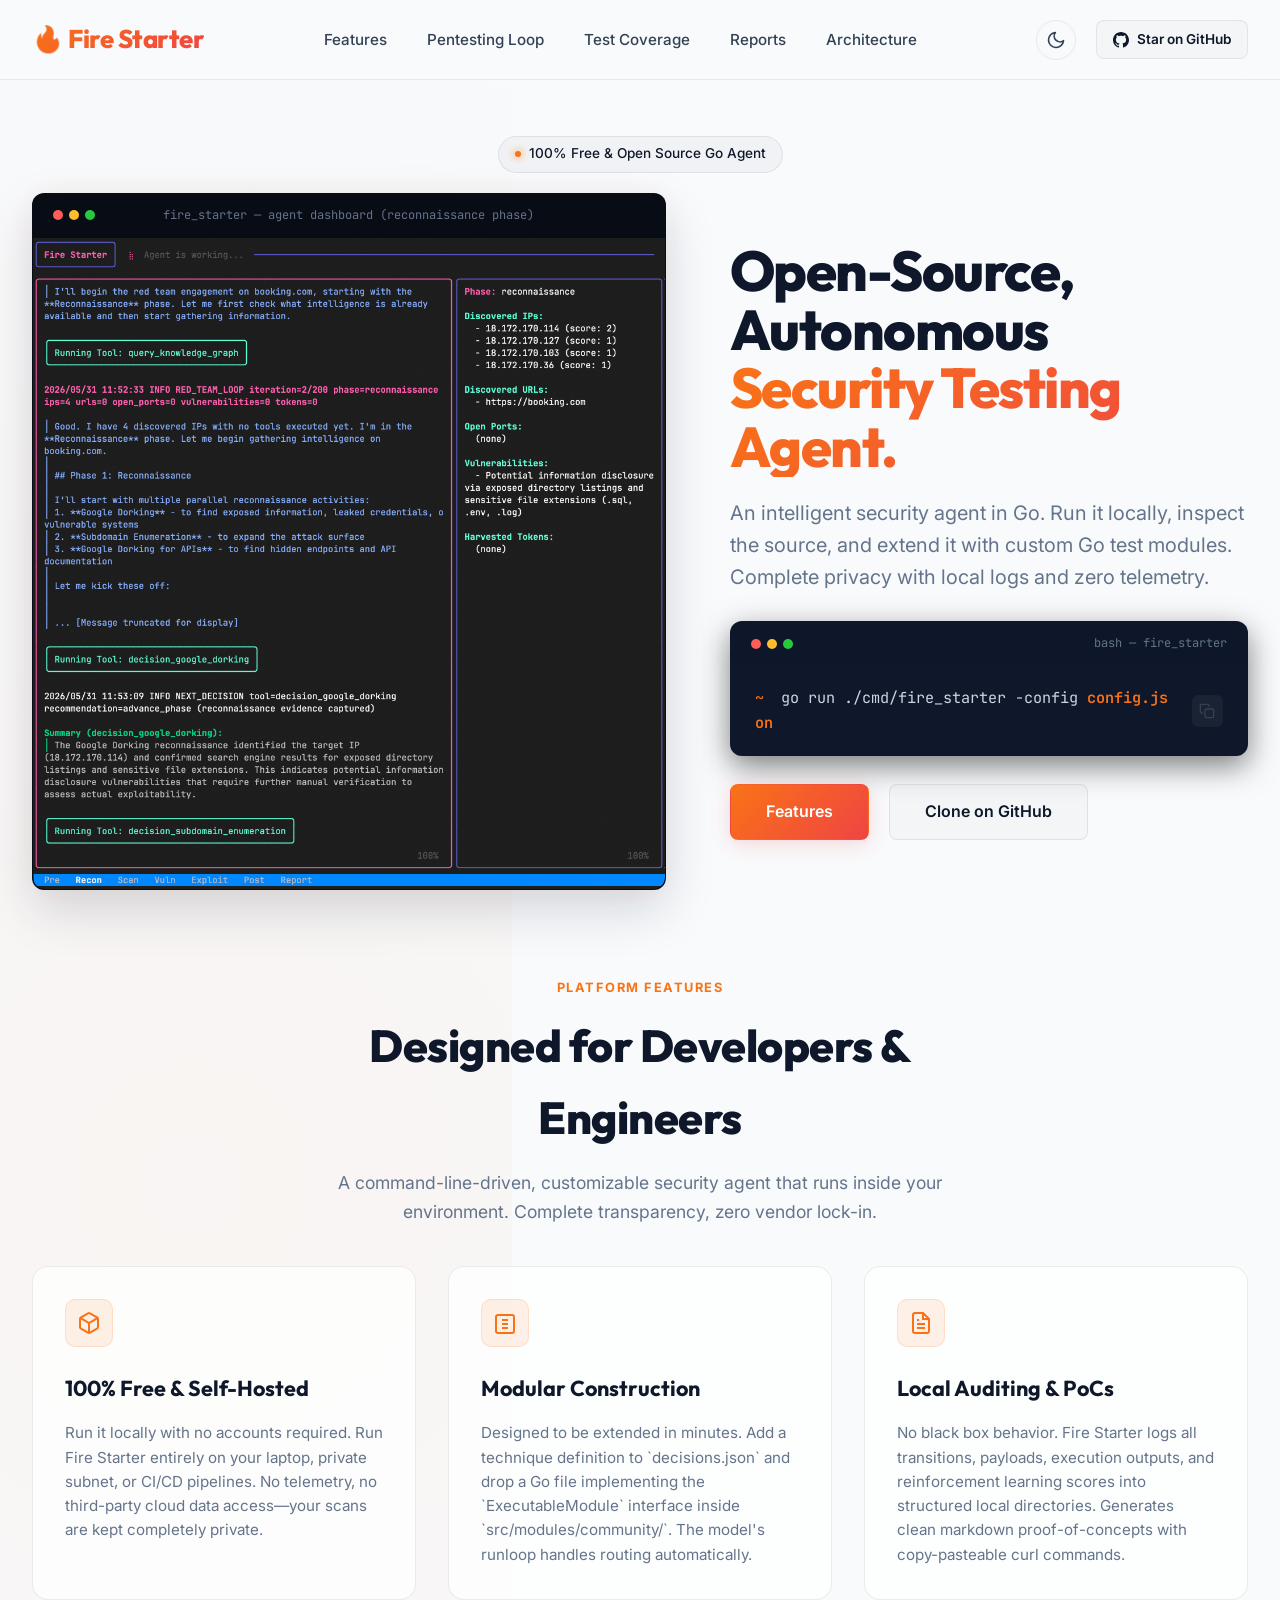
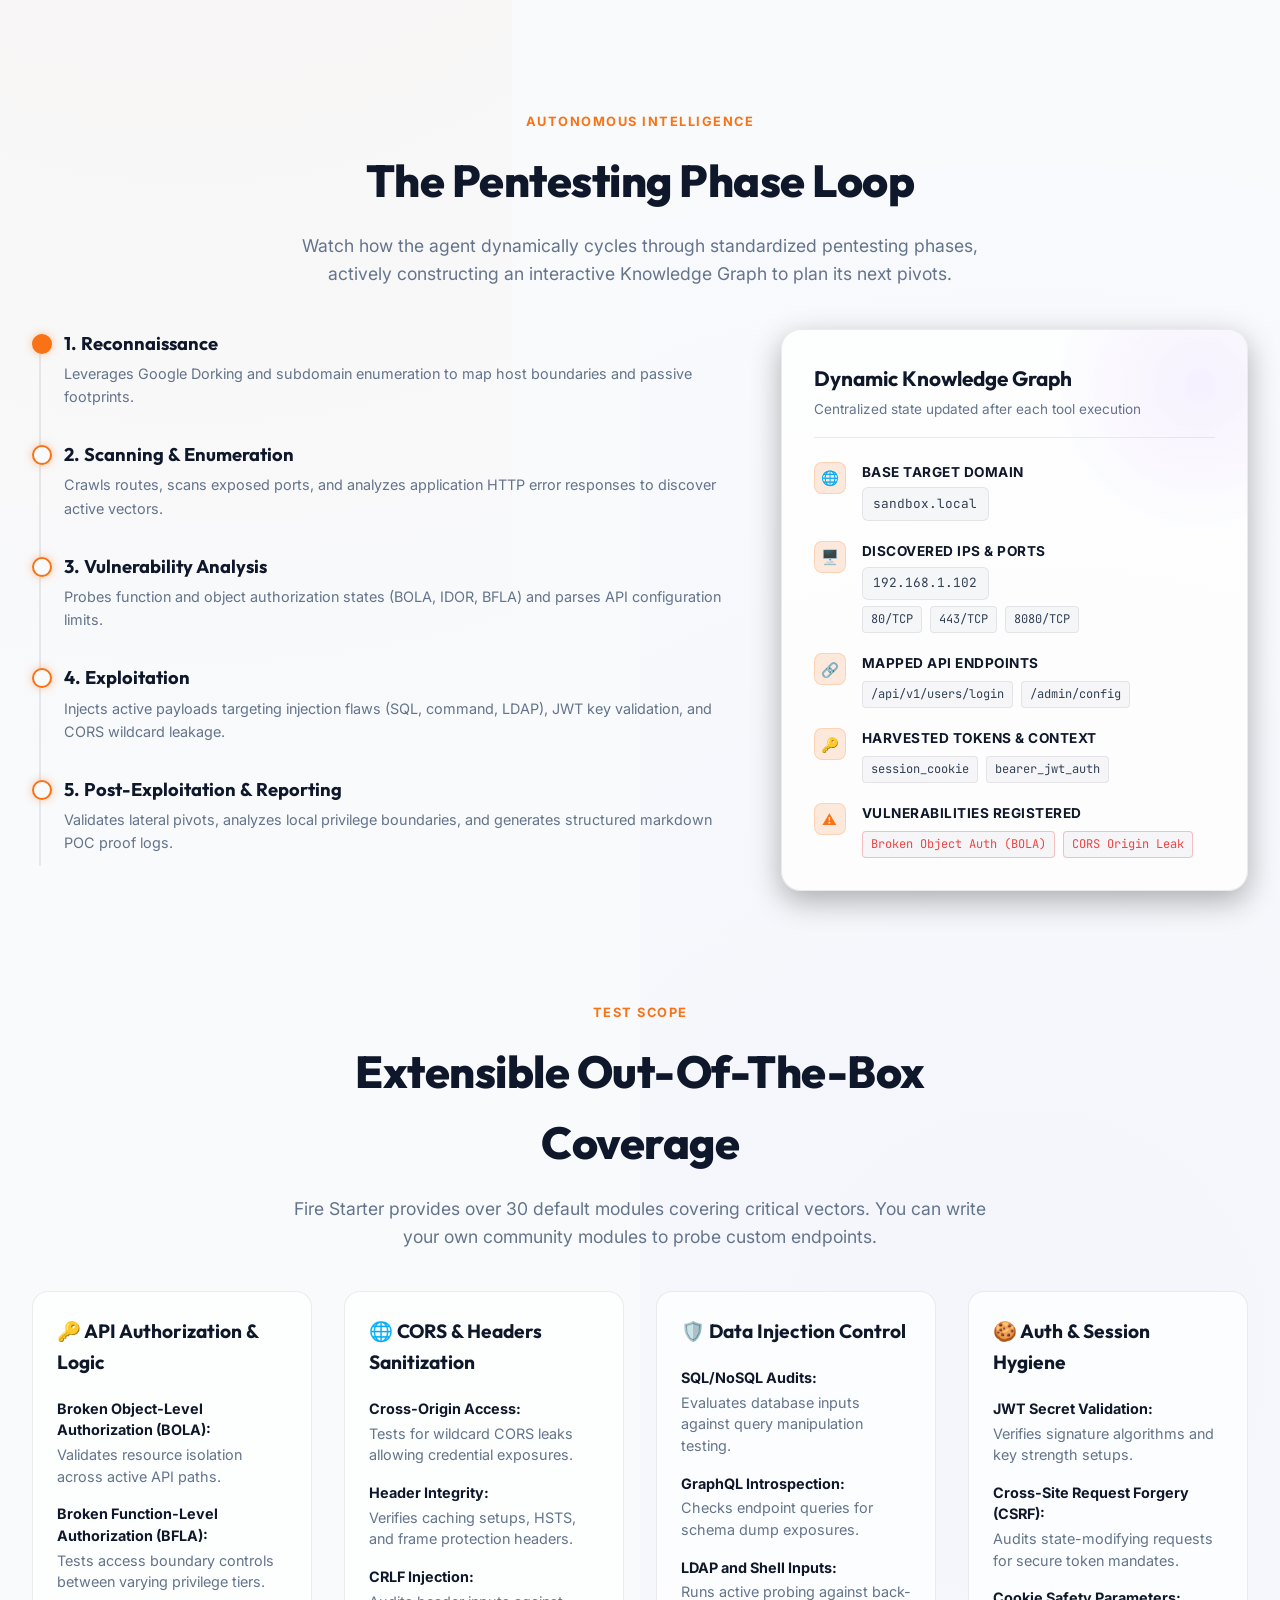
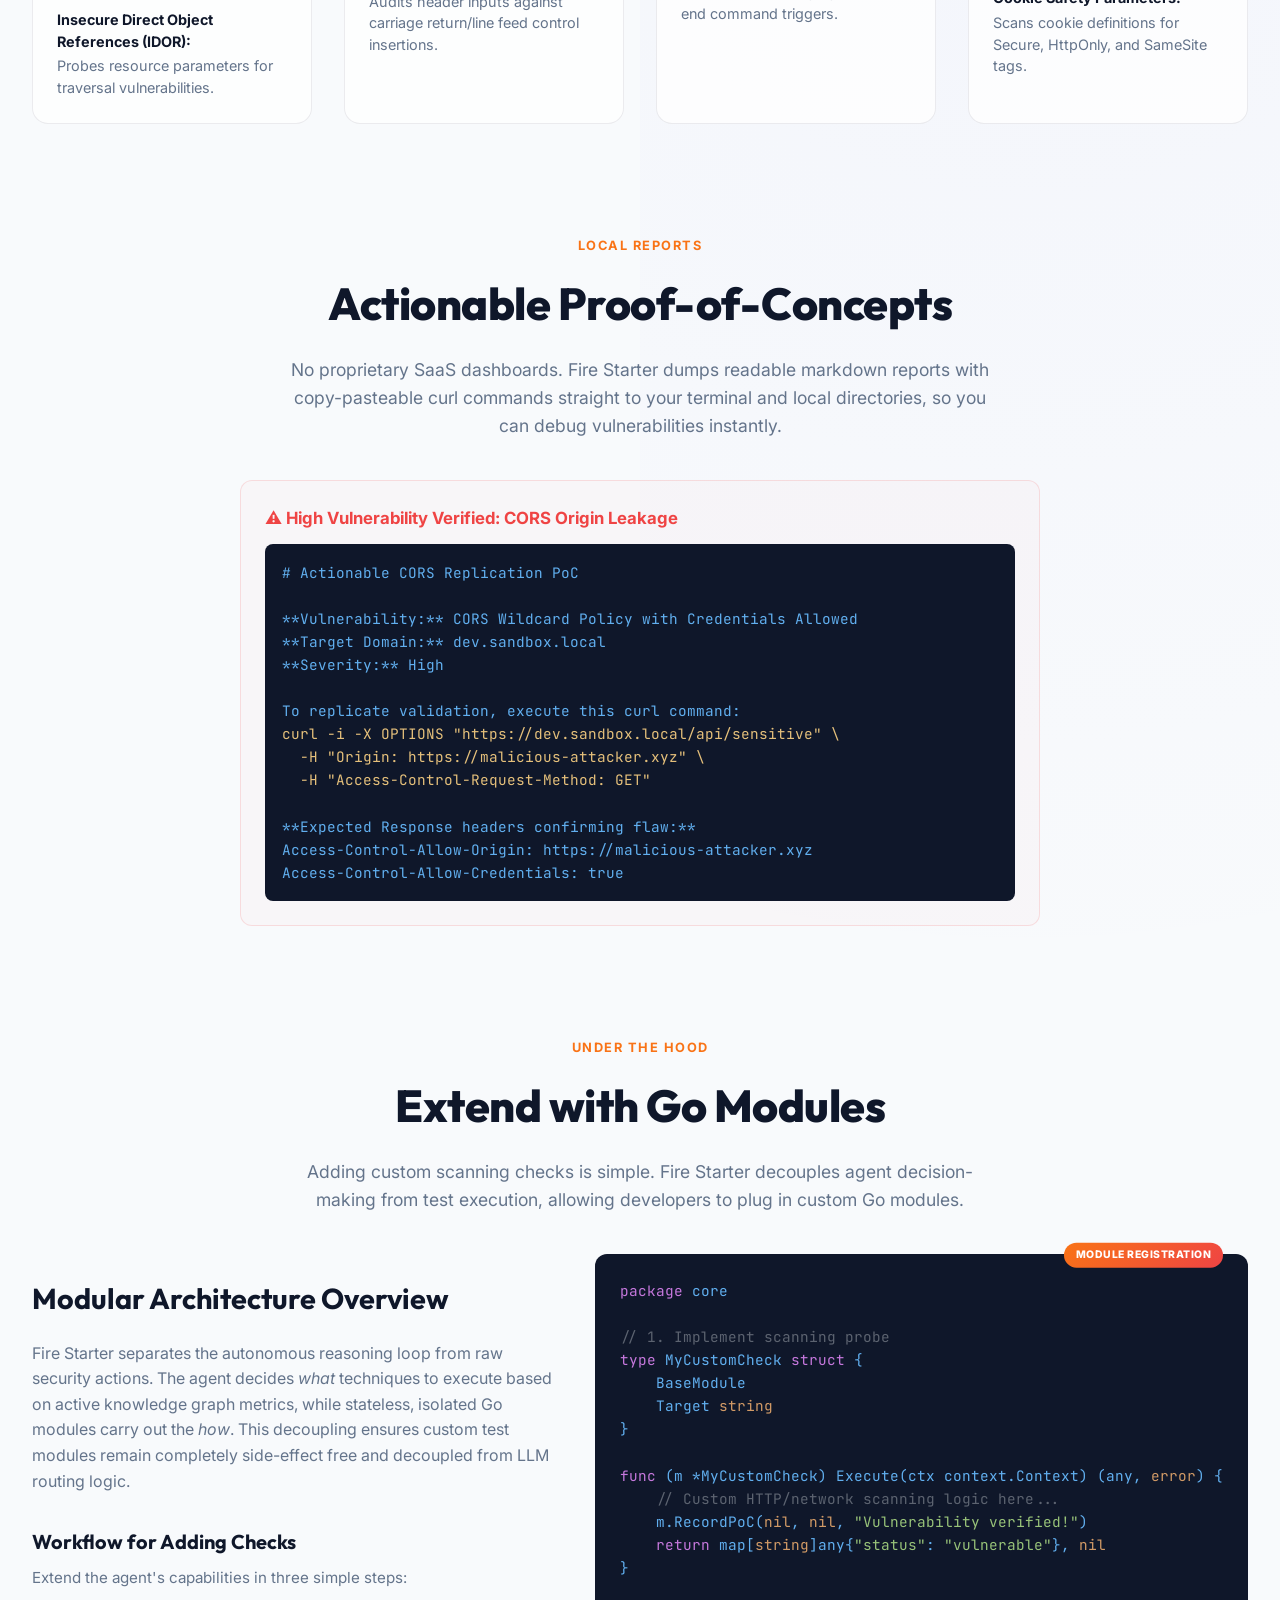
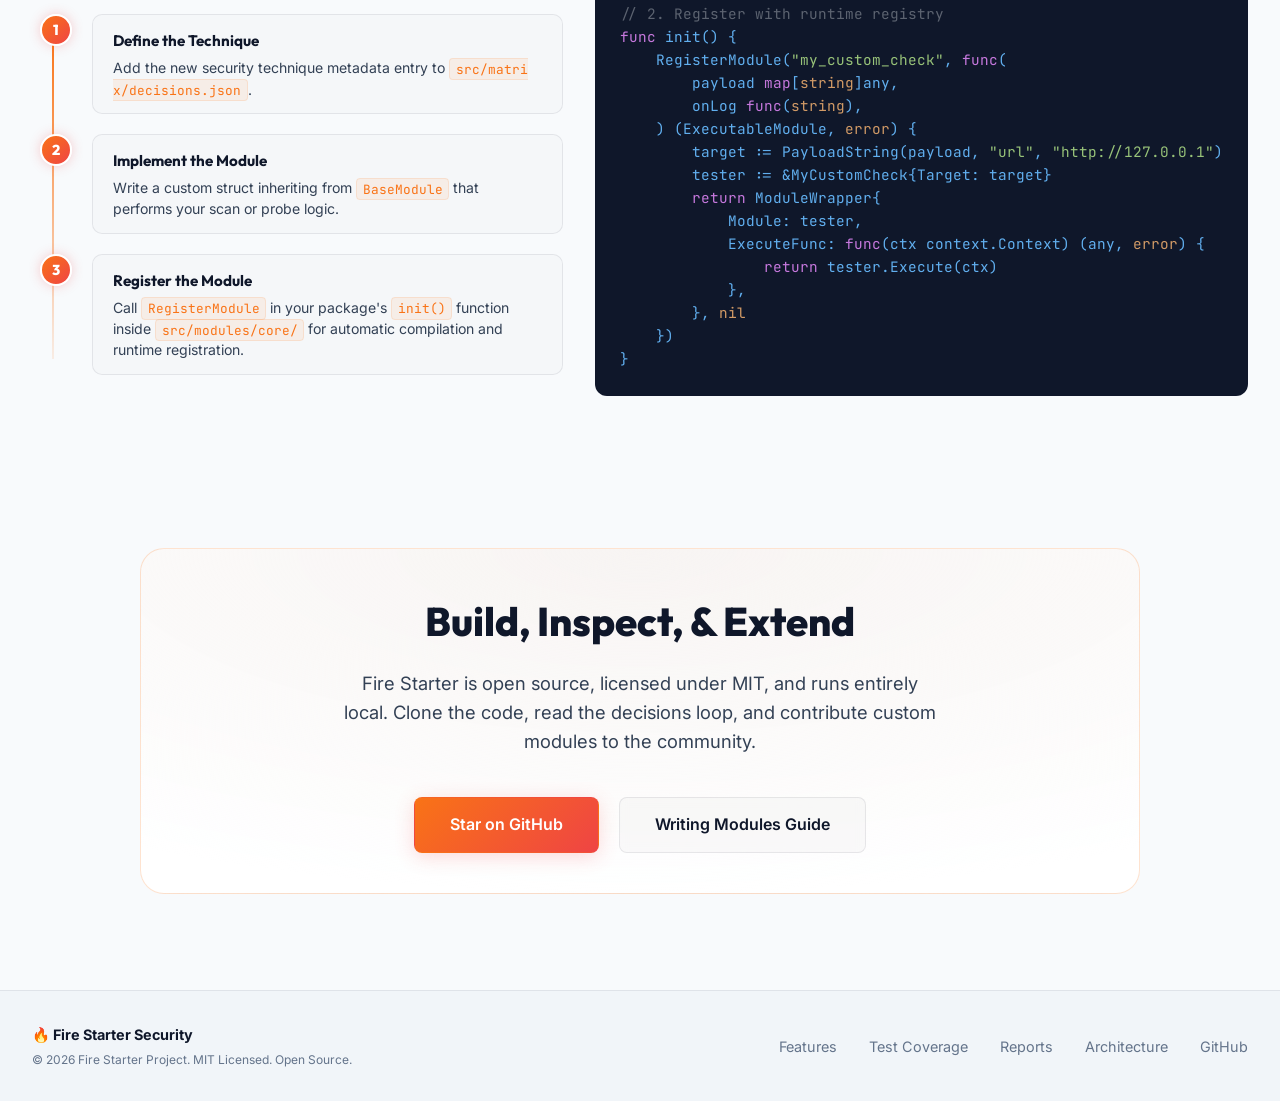
==== website/index.html @ 1f3050bb "more website corrections" ====
<!DOCTYPE html>
<html lang="en">
<head>
    <meta charset="UTF-8">
    <meta name="viewport" content="width=device-width, initial-scale=1.0">
    <title>Fire Starter | Open Source Autonomous Security Assessment Agent for Developers</title>
    <meta name="description" content="A 100% open source, self-hosted autonomous security agent in Go. Scan perimeters, write modular checks in pure Go, and audit findings locally.">
    <link rel="stylesheet" href="style.css">
    
    <!-- Premium Fonts -->
    <link rel="preconnect" href="https://fonts.googleapis.com">
    <link rel="preconnect" href="https://fonts.gstatic.com" crossorigin>
    <link href="https://fonts.googleapis.com/css2?family=Inter:wght@400;500;600;700&family=Outfit:wght@600;700;800&family=JetBrains+Mono:wght@400;500;600&display=swap" rel="stylesheet">
</head>
<body>

    <!-- Header Navigation -->
    <header id="nav-header">
        <nav>
            <a href="#" class="logo-container">
                <span class="logo-fire">🔥 Fire Starter</span>
            </a>
            <ul class="nav-links">
                <li><a href="#features">Features</a></li>
                <li><a href="#loop">Pentesting Loop</a></li>
                <li><a href="#coverage">Test Coverage</a></li>
                <li><a href="#reports">Reports</a></li>
                <li><a href="#architecture">Architecture</a></li>
            </ul>
            <div class="nav-actions">
                <!-- Theme Toggle Button -->
                <button class="theme-toggle-btn" id="theme-toggle" aria-label="Toggle light/dark theme">
                    <!-- Sun Icon (visible in Dark theme) -->
                    <svg class="sun-icon" width="20" height="20" viewBox="0 0 24 24" fill="none" stroke="currentColor" stroke-width="2" stroke-linecap="round" stroke-linejoin="round"><circle cx="12" cy="12" r="5"></circle><line x1="12" y1="1" x2="12" y2="3"></line><line x1="12" y1="21" x2="12" y2="23"></line><line x1="4.22" y1="4.22" x2="5.64" y2="5.64"></line><line x1="18.36" y1="18.36" x2="19.78" y2="19.78"></line><line x1="1" y1="12" x2="3" y2="12"></line><line x1="21" y1="12" x2="23" y2="12"></line><line x1="4.22" y1="19.78" x2="5.64" y2="18.36"></line><line x1="18.36" y1="5.64" x2="19.78" y2="4.22"></line></svg>
                    <!-- Moon Icon (visible in Light theme) -->
                    <svg class="moon-icon" width="20" height="20" viewBox="0 0 24 24" fill="none" stroke="currentColor" stroke-width="2" stroke-linecap="round" stroke-linejoin="round"><path d="M21 12.79A9 9 0 1 1 11.21 3 7 7 0 0 0 21 12.79z"></path></svg>
                </button>
                <a href="https://github.com/damicoac/fire_starter/" target="_blank" class="btn btn-secondary nav-github-btn" style="padding: 0.5rem 1rem; font-size: 0.85rem; display: flex; align-items: center; gap: 0.5rem;">
                    <svg class="github-icon" width="16" height="16" viewBox="0 0 24 24" fill="currentColor"><path d="M12 0c-6.626 0-12 5.373-12 12 0 5.302 3.438 9.8 8.207 11.387.599.111.793-.261.793-.577v-2.234c-3.338.726-4.033-1.416-4.033-1.416-.546-1.387-1.333-1.756-1.333-1.756-1.089-.745.083-.729.083-.729 1.205.084 1.839 1.237 1.839 1.237 1.07 1.834 2.807 1.304 3.492.997.107-.775.418-1.305.762-1.604-2.665-.305-5.467-1.334-5.467-5.931 0-1.311.469-2.381 1.236-3.221-.124-.303-.535-1.524.117-3.176 0 0 1.008-.322 3.301 1.23.957-.266 1.983-.399 3.003-.404 1.02.005 2.047.138 3.006.404 2.291-1.552 3.297-1.23 3.297-1.23.653 1.653.242 2.874.118 3.176.77.84 1.235 1.911 1.235 3.221 0 4.609-2.807 5.624-5.479 5.921.43.372.823 1.102.823 2.222v3.293c0 .319.192.694.801.576 4.765-1.589 8.199-6.086 8.199-11.386 0-6.627-5.373-12-12-12z"/></svg>
                    <span>Star on GitHub</span>
                </a>
            </div>
        </nav>
    </header>

    <main>
        <!-- Hero Section -->
        <section class="hero-section">
            <div class="hero-pill">
                <span class="pulse-dot"></span>
                <span>100% Free & Open Source Go Agent</span>
            </div>
            <div class="hero-content">
                <div class="hero-info">
                    <h1>Open-Source, Autonomous<br><span class="gradient-text">Security Testing Agent.</span></h1>
                    <p class="subtitle">An intelligent security agent in Go. Run it locally, inspect the source, and extend it with custom Go test modules. Complete privacy with local logs and zero telemetry.</p>
                    
                    <!-- Terminal Command Box -->
                    <div class="terminal-container">
                        <div class="terminal-header">
                            <div class="terminal-dots">
                                <span class="terminal-dot red"></span>
                                <span class="terminal-dot yellow"></span>
                                <span class="terminal-dot green"></span>
                            </div>
                            <span class="terminal-title">bash — fire_starter</span>
                        </div>
                        <div class="terminal-body">
                            <div class="terminal-line">
                                <div>
                                    <span class="terminal-prompt">~</span>
                                    <span class="terminal-command">go run ./cmd/fire_starter -config <span class="highlight">config.json</span></span>
                                </div>
                                <button class="btn-copy-command" id="btn-copy-command" aria-label="Copy command">
                                    <svg class="copy-icon" width="16" height="16" viewBox="0 0 24 24" fill="none" stroke="currentColor" stroke-width="2" stroke-linecap="round" stroke-linejoin="round"><rect x="9" y="9" width="13" height="13" rx="2" ry="2"></rect><path d="M5 15H4a2 2 0 0 1-2-2V4a2 2 0 0 1 2-2h9a2 2 0 0 1 2 2v1"></path></svg>
                                </button>
                            </div>
                        </div>
                    </div>

                    <div class="hero-actions">
                        <a href="#features" class="btn btn-primary">Features</a>
                        <a href="https://github.com/damicoac/fire_starter/" target="_blank" class="btn btn-secondary">Clone on GitHub</a>
                    </div>
                </div>

                <!-- Showcase Mockup Window -->
                <div class="hero-dashboard-preview">
                    <div class="dashboard-window">
                        <div class="window-header">
                            <div class="window-dots">
                                <span class="window-dot red"></span>
                                <span class="window-dot yellow"></span>
                                <span class="window-dot green"></span>
                            </div>
                            <span class="window-title">fire_starter — agent dashboard (reconnaissance phase)</span>
                            <div class="window-dots-spacer" style="width: 42px;"></div>
                        </div>
                        <div class="window-body">
                            <img src="dashboard-preview.png" alt="Fire Starter Terminal Dashboard" class="dashboard-img">
                        </div>
                    </div>
                </div>
            </div>
        </section>

        <!-- Features Grid Section (Outcome-Focused) -->
        <section id="features">
            <div class="section-header">
                <span class="section-tag">Platform Features</span>
                <h2 class="section-title">Designed for Developers & Engineers</h2>
                <p class="section-subtitle">A command-line-driven, customizable security agent that runs inside your environment. Complete transparency, zero vendor lock-in.</p>
            </div>

            <div class="features-grid">
                <!-- Feature 1: 100% Free & Open Source -->
                <div class="feature-card">
                    <div class="feature-icon-wrapper">
                        <svg width="24" height="24" viewBox="0 0 24 24" fill="none" stroke="currentColor" stroke-width="2"><path d="M21 16V8a2 2 0 0 0-1-1.73l-7-4a2 2 0 0 0-2 0l-7 4A2 2 0 0 0 3 8v8a2 2 0 0 0 1 1.73l7 4a2 2 0 0 0 2 0l7-4A2 2 0 0 0 21 16z"></path><polyline points="3.27 6.96 12 12.01 20.73 6.96"></polyline><line x1="12" y1="22.08" x2="12" y2="12"></line></svg>
                    </div>
                    <h3>100% Free & Self-Hosted</h3>
                    <p>Run it locally with no accounts required. Run Fire Starter entirely on your laptop, private subnet, or CI/CD pipelines. No telemetry, no third-party cloud data access—your scans are kept completely private.</p>
                </div>
                <!-- Feature 2: Modular Construction -->
                <div class="feature-card">
                    <div class="feature-icon-wrapper">
                        <svg width="24" height="24" viewBox="0 0 24 24" fill="none" stroke="currentColor" stroke-width="2"><rect x="3" y="4" width="18" height="18" rx="2" ry="2"></rect><line x1="9" y1="9" x2="15" y2="9"></line><line x1="9" y1="13" x2="15" y2="13"></line><line x1="9" y1="17" x2="15" y2="17"></line></svg>
                    </div>
                    <h3>Modular Construction</h3>
                    <p>Designed to be extended in minutes. Add a technique definition to `decisions.json` and drop a Go file implementing the `ExecutableModule` interface inside `src/modules/community/`. The model's runloop handles routing automatically.</p>
                </div>
                <!-- Feature 3: Forensic Audit Logging -->
                <div class="feature-card">
                    <div class="feature-icon-wrapper">
                        <svg width="24" height="24" viewBox="0 0 24 24" fill="none" stroke="currentColor" stroke-width="2"><path d="M14 2H6a2 2 0 0 0-2 2v16a2 2 0 0 0 2 2h12a2 2 0 0 0 2-2V8z"></path><polyline points="14 2 14 8 20 8"></polyline><line x1="16" y1="13" x2="8" y2="13"></line><line x1="16" y1="17" x2="8" y2="17"></line><polyline points="10 9 9 9 8 9"></polyline></svg>
                    </div>
                    <h3>Local Auditing & PoCs</h3>
                    <p>No black box behavior. Fire Starter logs all transitions, payloads, execution outputs, and reinforcement learning scores into structured local directories. Generates clean markdown proof-of-concepts with copy-pasteable curl commands.</p>
                </div>
            </div>
        </section>

        <!-- Pentesting Loop & Knowledge Graph Section -->
        <section id="loop">
            <div class="section-header">
                <span class="section-tag">Autonomous Intelligence</span>
                <h2 class="section-title">The Pentesting Phase Loop</h2>
                <p class="section-subtitle">Watch how the agent dynamically cycles through standardized pentesting phases, actively constructing an interactive Knowledge Graph to plan its next pivots.</p>
            </div>

            <div class="pipeline-layout">
                <!-- Timeline of Phases -->
                <div class="phases-timeline">
                    <div class="timeline-step active">
                        <h4>1. Reconnaissance</h4>
                        <p>Leverages Google Dorking and subdomain enumeration to map host boundaries and passive footprints.</p>
                    </div>
                    <div class="timeline-step">
                        <h4>2. Scanning & Enumeration</h4>
                        <p>Crawls routes, scans exposed ports, and analyzes application HTTP error responses to discover active vectors.</p>
                    </div>
                    <div class="timeline-step">
                        <h4>3. Vulnerability Analysis</h4>
                        <p>Probes function and object authorization states (BOLA, IDOR, BFLA) and parses API configuration limits.</p>
                    </div>
                    <div class="timeline-step">
                        <h4>4. Exploitation</h4>
                        <p>Injects active payloads targeting injection flaws (SQL, command, LDAP), JWT key validation, and CORS wildcard leakage.</p>
                    </div>
                    <div class="timeline-step">
                        <h4>5. Post-Exploitation & Reporting</h4>
                        <p>Validates lateral pivots, analyzes local privilege boundaries, and generates structured markdown POC proof logs.</p>
                    </div>
                </div>

                <!-- Knowledge Graph Card -->
                <div class="knowledge-graph-card">
                    <div class="graph-header">
                        <h3>Dynamic Knowledge Graph</h3>
                        <p>Centralized state updated after each tool execution</p>
                    </div>
                    <div class="graph-items">
                        <div class="graph-item">
                            <div class="graph-item-icon">🌐</div>
                            <div class="graph-item-content">
                                <div class="graph-item-title">Base Target Domain</div>
                                <div class="graph-item-value">sandbox.local</div>
                            </div>
                        </div>
                        <div class="graph-item">
                            <div class="graph-item-icon">🖥️</div>
                            <div class="graph-item-content">
                                <div class="graph-item-title">Discovered IPs & Ports</div>
                                <div class="graph-item-value">192.168.1.102</div>
                                <div class="graph-item-pills">
                                    <span class="graph-item-pill">80/TCP</span>
                                    <span class="graph-item-pill">443/TCP</span>
                                    <span class="graph-item-pill">8080/TCP</span>
                                </div>
                            </div>
                        </div>
                        <div class="graph-item">
                            <div class="graph-item-icon">🔗</div>
                            <div class="graph-item-content">
                                <div class="graph-item-title">Mapped API Endpoints</div>
                                <div class="graph-item-pills">
                                    <span class="graph-item-pill">/api/v1/users/login</span>
                                    <span class="graph-item-pill">/admin/config</span>
                                </div>
                            </div>
                        </div>
                        <div class="graph-item">
                            <div class="graph-item-icon">🔑</div>
                            <div class="graph-item-content">
                                <div class="graph-item-title">Harvested Tokens & Context</div>
                                <div class="graph-item-pills">
                                    <span class="graph-item-pill">session_cookie</span>
                                    <span class="graph-item-pill">bearer_jwt_auth</span>
                                </div>
                            </div>
                        </div>
                        <div class="graph-item">
                            <div class="graph-item-icon">⚠️</div>
                            <div class="graph-item-content">
                                <div class="graph-item-title">Vulnerabilities Registered</div>
                                <div class="graph-item-pills">
                                    <span class="graph-item-pill danger">Broken Object Auth (BOLA)</span>
                                    <span class="graph-item-pill danger">CORS Origin Leak</span>
                                </div>
                            </div>
                        </div>
                    </div>
                </div>
            </div>
        </section>

        <!-- Test Coverage Section (What it tests for) -->
        <section id="coverage" class="card-glass-wrapper">
            <div class="section-header">
                <span class="section-tag">Test Scope</span>
                <h2 class="section-title">Extensible Out-Of-The-Box Coverage</h2>
                <p class="section-subtitle">Fire Starter provides over 30 default modules covering critical vectors. You can write your own community modules to probe custom endpoints.</p>
            </div>

            <div class="coverage-layout">
                <div class="coverage-grid">
                    <div class="coverage-card">
                        <h4>🔑 API Authorization & Logic</h4>
                        <ul>
                            <li><strong>Broken Object-Level Authorization (BOLA):</strong> Validates resource isolation across active API paths.</li>
                            <li><strong>Broken Function-Level Authorization (BFLA):</strong> Tests access boundary controls between varying privilege tiers.</li>
                            <li><strong>Insecure Direct Object References (IDOR):</strong> Probes resource parameters for traversal vulnerabilities.</li>
                        </ul>
                    </div>
                    <div class="coverage-card">
                        <h4>🌐 CORS & Headers Sanitization</h4>
                        <ul>
                            <li><strong>Cross-Origin Access:</strong> Tests for wildcard CORS leaks allowing credential exposures.</li>
                            <li><strong>Header Integrity:</strong> Verifies caching setups, HSTS, and frame protection headers.</li>
                            <li><strong>CRLF Injection:</strong> Audits header inputs against carriage return/line feed control insertions.</li>
                        </ul>
                    </div>
                    <div class="coverage-card">
                        <h4>🛡️ Data Injection Control</h4>
                        <ul>
                            <li><strong>SQL/NoSQL Audits:</strong> Evaluates database inputs against query manipulation testing.</li>
                            <li><strong>GraphQL Introspection:</strong> Checks endpoint queries for schema dump exposures.</li>
                            <li><strong>LDAP and Shell Inputs:</strong> Runs active probing against back-end command triggers.</li>
                        </ul>
                    </div>
                    <div class="coverage-card">
                        <h4>🍪 Auth & Session Hygiene</h4>
                        <ul>
                            <li><strong>JWT Secret Validation:</strong> Verifies signature algorithms and key strength setups.</li>
                            <li><strong>Cross-Site Request Forgery (CSRF):</strong> Audits state-modifying requests for secure token mandates.</li>
                            <li><strong>Cookie Safety Parameters:</strong> Scans cookie definitions for Secure, HttpOnly, and SameSite tags.</li>
                        </ul>
                    </div>
                </div>
            </div>
        </section>

        <!-- Actionable Reports Section (Report output presentation) -->
        <section id="reports">
            <div class="section-header">
                <span class="section-tag">Local Reports</span>
                <h2 class="section-title">Actionable Proof-of-Concepts</h2>
                <p class="section-subtitle">No proprietary SaaS dashboards. Fire Starter dumps readable markdown reports with copy-pasteable curl commands straight to your terminal and local directories, so you can debug vulnerabilities instantly.</p>
            </div>

            <div class="report-demo-preview">
                <div class="report-card">
                    <div class="report-card-title">
                        <span>⚠️ High Vulnerability Verified: CORS Origin Leakage</span>
                    </div>
                    <div class="report-markdown">
<pre style="background: transparent; border: none; padding: 0; color: #f8fafc;"><code style="color: #61afef;"># Actionable CORS Replication PoC

**Vulnerability:** CORS Wildcard Policy with Credentials Allowed
**Target Domain:** dev.sandbox.local
**Severity:** High

To replicate validation, execute this curl command:
<span style="color: #e5c07b;">curl -i -X OPTIONS "https://dev.sandbox.local/api/sensitive" \
  -H "Origin: https://malicious-attacker.xyz" \
  -H "Access-Control-Request-Method: GET"</span>

**Expected Response headers confirming flaw:**
Access-Control-Allow-Origin: https://malicious-attacker.xyz
Access-Control-Allow-Credentials: true</code></pre>
                    </div>
                </div>
            </div>
        </section>

        <!-- Technical Architecture Overview Section -->
        <section id="architecture">
            <div class="section-header">
                <span class="section-tag">Under the Hood</span>
                <h2 class="section-title">Extend with Go Modules</h2>
                <p class="section-subtitle">Adding custom scanning checks is simple. Fire Starter decouples agent decision-making from test execution, allowing developers to plug in custom Go modules.</p>
            </div>

            <div class="tech-architecture">
                <div class="tech-details">
                    <h3>Modular Architecture Overview</h3>
                    <p>Fire Starter separates the autonomous reasoning loop from raw security actions. The agent decides <em>what</em> techniques to execute based on active knowledge graph metrics, while stateless, isolated Go modules carry out the <em>how</em>. This decoupling ensures custom test modules remain completely side-effect free and decoupled from LLM routing logic.</p>
                    
                    <h4 class="tech-steps-title">Workflow for Adding Checks</h4>
                    <p class="tech-steps-intro">Extend the agent's capabilities in three simple steps:</p>
                    
                    <div class="workflow-steps">
                        <div class="workflow-step">
                            <div class="step-badge">1</div>
                            <div class="step-body">
                                <span class="step-title">Define the Technique</span>
                                <span class="step-desc">Add the new security technique metadata entry to <code class="code-highlight">src/matrix/decisions.json</code>.</span>
                            </div>
                        </div>
                        <div class="workflow-step">
                            <div class="step-badge">2</div>
                            <div class="step-body">
                                <span class="step-title">Implement the Module</span>
                                <span class="step-desc">Write a custom struct inheriting from <code class="code-highlight">BaseModule</code> that performs your scan or probe logic.</span>
                            </div>
                        </div>
                        <div class="workflow-step">
                            <div class="step-badge">3</div>
                            <div class="step-body">
                                <span class="step-title">Register the Module</span>
                                <span class="step-desc">Call <code class="code-highlight">RegisterModule</code> in your package's <code class="code-highlight">init()</code> function inside <code class="code-highlight">src/modules/core/</code> for automatic compilation and runtime registration.</span>
                            </div>
                        </div>
                    </div>
                </div>

                <div class="tech-code-container">
                    <div class="tech-code-title">Module Registration</div>
                    <pre style="background: transparent; border: none; padding: 0;"><code style="color: #61afef;"><span style="color: #c678dd;">package</span> core

<span style="color: #5c6370;">// 1. Implement scanning probe</span>
<span style="color: #c678dd;">type</span> MyCustomCheck <span style="color: #c678dd;">struct</span> {
    BaseModule
    Target <span style="color: #d19a66;">string</span>
}

<span style="color: #c678dd;">func</span> (m *MyCustomCheck) Execute(ctx context.Context) (any, <span style="color: #d19a66;">error</span>) {
    <span style="color: #5c6370;">// Custom HTTP/network scanning logic here...</span>
    m.RecordPoC(<span style="color: #d19a66;">nil</span>, <span style="color: #d19a66;">nil</span>, <span style="color: #98c379;">"Vulnerability verified!"</span>)
    <span style="color: #c678dd;">return</span> map[<span style="color: #d19a66;">string</span>]any{<span style="color: #98c379;">"status"</span>: <span style="color: #98c379;">"vulnerable"</span>}, <span style="color: #d19a66;">nil</span>
}

<span style="color: #5c6370;">// 2. Register with runtime registry</span>
<span style="color: #c678dd;">func</span> init() {
    RegisterModule(<span style="color: #98c379;">"my_custom_check"</span>, <span style="color: #c678dd;">func</span>(
        payload <span style="color: #c678dd;">map</span>[<span style="color: #d19a66;">string</span>]any,
        onLog <span style="color: #c678dd;">func</span>(<span style="color: #d19a66;">string</span>),
    ) (ExecutableModule, <span style="color: #d19a66;">error</span>) {
        target := PayloadString(payload, <span style="color: #98c379;">"url"</span>, <span style="color: #98c379;">"http://127.0.0.1"</span>)
        tester := &amp;MyCustomCheck{Target: target}
        <span style="color: #c678dd;">return</span> ModuleWrapper{
            Module: tester,
            ExecuteFunc: <span style="color: #c678dd;">func</span>(ctx context.Context) (any, <span style="color: #d19a66;">error</span>) {
                <span style="color: #c678dd;">return</span> tester.Execute(ctx)
            },
        }, <span style="color: #d19a66;">nil</span>
    })
}</code></pre>
                </div>
            </div>
        </section>

        <!-- Bottom CTA -->
        <section class="cta-banner">
            <div class="cta-card">
                <h2>Build, Inspect, & Extend</h2>
                <p>Fire Starter is open source, licensed under MIT, and runs entirely local. Clone the code, read the decisions loop, and contribute custom modules to the community.</p>
                <div class="hero-actions" style="margin-top: 2rem;">
                    <a href="https://github.com/damicoac/fire_starter/" target="_blank" class="btn btn-primary">Star on GitHub</a>
                    <a href="#architecture" class="btn btn-secondary">Writing Modules Guide</a>
                </div>
            </div>
        </section>
    </main>

    <!-- Footer -->
    <footer>
        <div class="footer-content">
            <div class="footer-copyright">
                <p style="font-weight: 700; color: var(--text-primary);">🔥 Fire Starter Security</p>
                <p style="font-size: 0.75rem;">&copy; 2026 Fire Starter Project. MIT Licensed. Open Source.</p>
            </div>
            <div class="footer-links">
                <a href="#features">Features</a>
                <a href="#coverage">Test Coverage</a>
                <a href="#reports">Reports</a>
                <a href="#architecture">Architecture</a>
                <a href="https://github.com/damicoac/fire_starter/" target="_blank">GitHub</a>
            </div>
        </div>
    </footer>

    <!-- Script File -->
    <script src="script.js"></script>
</body>
</html>
---- website/style.css ----
:root {
    --bg-dark: #080c14;
    --bg-card: rgba(17, 24, 39, 0.65);
    --border-color: rgba(255, 255, 255, 0.08);
    --border-focus: rgba(249, 115, 22, 0.4);
    
    --text-primary: #f8fafc;
    --text-secondary: #cbd5e1;
    --text-muted: #64748b;
    
    /* Brand Gradients */
    --accent-orange: #f97316;
    --accent-red: #ef4444;
    --accent-purple: #a855f7;
    --accent-blue: #3b82f6;
    
    --gradient-fire: linear-gradient(135deg, #f97316 0%, #ef4444 100%);
    --gradient-glow: linear-gradient(135deg, rgba(249, 115, 22, 0.15) 0%, rgba(168, 85, 247, 0.15) 100%);
    --gradient-border: linear-gradient(135deg, rgba(255,255,255,0.12) 0%, rgba(255,255,255,0.03) 100%);
    
    --font-sans: 'Inter', system-ui, -apple-system, sans-serif;
    --font-display: 'Outfit', var(--font-sans);
    --font-mono: 'JetBrains Mono', monospace;
    --nav-height: 80px;
}

/* Light Theme Variables */
html[data-theme="light"] {
    --bg-dark: #f8fafc;
    --bg-card: rgba(255, 255, 255, 0.75);
    --border-color: rgba(15, 23, 42, 0.08);
    --border-focus: rgba(249, 115, 22, 0.6);
    
    --text-primary: #0f172a;
    --text-secondary: #334155;
    --text-muted: #64748b;
    
    --gradient-border: linear-gradient(135deg, rgba(15, 23, 42, 0.08) 0%, rgba(15, 23, 42, 0.02) 100%);
}

* {
    box-sizing: border-box;
    margin: 0;
    padding: 0;
}

/* Scrollbar styling */
::-webkit-scrollbar {
    width: 8px;
    height: 8px;
}
::-webkit-scrollbar-track {
    background: var(--bg-dark);
}
::-webkit-scrollbar-thumb {
    background: #1e293b;
    border-radius: 4px;
}
html[data-theme="light"] ::-webkit-scrollbar-thumb {
    background: #cbd5e1;
}
::-webkit-scrollbar-thumb:hover {
    background: #334155;
}
html[data-theme="light"] ::-webkit-scrollbar-thumb:hover {
    background: #94a3b8;
}

html {
    scroll-behavior: smooth;
    transition: background-color 0.3s ease;
}

body {
    font-family: var(--font-sans);
    background-color: var(--bg-dark);
    color: var(--text-secondary);
    line-height: 1.6;
    padding-top: var(--nav-height);
    overflow-x: hidden;
    position: relative;
    transition: background-color 0.3s ease, color 0.3s ease;
}

/* Ambient background glows */
body::before {
    content: '';
    position: absolute;
    top: -10%;
    left: -10%;
    width: 50%;
    height: 60%;
    background: radial-gradient(circle, rgba(249, 115, 22, 0.08) 0%, rgba(0, 0, 0, 0) 70%);
    pointer-events: none;
    z-index: -1;
}
html[data-theme="light"] body::before {
    background: radial-gradient(circle, rgba(249, 115, 22, 0.04) 0%, rgba(0, 0, 0, 0) 70%);
}

body::after {
    content: '';
    position: absolute;
    bottom: 20%;
    right: -10%;
    width: 60%;
    height: 60%;
    background: radial-gradient(circle, rgba(99, 102, 241, 0.06) 0%, rgba(0, 0, 0, 0) 70%);
    pointer-events: none;
    z-index: -1;
}
html[data-theme="light"] body::after {
    background: radial-gradient(circle, rgba(99, 102, 241, 0.03) 0%, rgba(0, 0, 0, 0) 70%);
}

/* Glass Header */
header {
    position: fixed;
    top: 0;
    left: 0;
    width: 100%;
    height: var(--nav-height);
    background: rgba(8, 12, 20, 0.8);
    backdrop-filter: blur(16px);
    -webkit-backdrop-filter: blur(16px);
    border-bottom: 1px solid var(--border-color);
    z-index: 1000;
    transition: background 0.3s, border-color 0.3s;
}
html[data-theme="light"] header {
    background: rgba(248, 250, 252, 0.8);
}

nav {
    max-width: 1300px;
    margin: 0 auto;
    height: 100%;
    display: flex;
    justify-content: space-between;
    align-items: center;
    padding: 0 2rem;
}

.logo-container {
    display: flex;
    align-items: center;
    gap: 0.5rem;
    text-decoration: none;
}

.logo-fire {
    font-size: 1.6rem;
    font-weight: 800;
    font-family: var(--font-display);
    background: var(--gradient-fire);
    -webkit-background-clip: text;
    -webkit-text-fill-color: transparent;
    letter-spacing: -0.5px;
}

.logo-tag {
    font-size: 0.65rem;
    font-weight: 700;
    text-transform: uppercase;
    background: rgba(249, 115, 22, 0.15);
    color: var(--accent-orange);
    padding: 0.15rem 0.5rem;
    border-radius: 99px;
    letter-spacing: 0.5px;
    border: 1px solid rgba(249, 115, 22, 0.2);
}

.nav-links {
    list-style: none;
    display: flex;
    gap: 2.5rem;
    align-items: center;
}

.nav-links a {
    text-decoration: none;
    color: var(--text-secondary);
    font-weight: 500;
    font-size: 0.95rem;
    transition: color 0.2s, text-shadow 0.2s;
}

.nav-links a:hover {
    color: var(--text-primary);
}

.nav-actions {
    display: flex;
    align-items: center;
    gap: 1.25rem;
}

.btn-link {
    background: transparent;
    border: none;
    color: var(--text-secondary);
    font-family: var(--font-sans);
    font-size: 0.95rem;
    font-weight: 600;
    cursor: pointer;
    transition: color 0.2s;
}

.btn-link:hover {
    color: var(--text-primary);
}

/* Theme Toggle Button Styling */
.theme-toggle-btn {
    background: transparent;
    border: 1px solid var(--border-color);
    color: var(--text-secondary);
    width: 40px;
    height: 40px;
    border-radius: 50%;
    display: flex;
    align-items: center;
    justify-content: center;
    cursor: pointer;
    transition: all 0.2s ease;
}

.theme-toggle-btn:hover {
    color: var(--text-primary);
    border-color: var(--border-focus);
    background: rgba(255, 255, 255, 0.05);
}
html[data-theme="light"] .theme-toggle-btn:hover {
    background: rgba(15, 23, 42, 0.05);
}

/* Icon Swap Logic */
.sun-icon {
    display: block;
}
.moon-icon {
    display: none;
}
html[data-theme="light"] .sun-icon {
    display: none;
}
html[data-theme="light"] .moon-icon {
    display: block;
}

/* Hero Section */
.hero-section {
    min-height: calc(55vh - var(--nav-height));
    display: flex;
    flex-direction: column;
    align-items: center;
    justify-content: center;
    text-align: center;
    padding: 3.5rem 2rem 2rem;
    position: relative;
}

.hero-pill {
    display: inline-flex;
    align-items: center;
    gap: 0.5rem;
    background: rgba(255, 255, 255, 0.03);
    border: 1px solid var(--border-color);
    padding: 0.4rem 1rem;
    border-radius: 99px;
    margin-bottom: 1.25rem;
    font-size: 0.85rem;
    font-weight: 500;
    color: var(--text-primary);
    backdrop-filter: blur(4px);
    transition: border-color 0.3s;
}
html[data-theme="light"] .hero-pill {
    background: rgba(15, 23, 42, 0.03);
}

.hero-pill:hover {
    border-color: rgba(249, 115, 22, 0.3);
}

.hero-pill .pulse-dot {
    width: 6px;
    height: 6px;
    background-color: var(--accent-orange);
    border-radius: 50%;
    box-shadow: 0 0 8px var(--accent-orange);
    animation: pulse 1.8s infinite;
}

.hero-content {
    width: 100%;
    max-width: 1000px;
    display: flex;
    flex-direction: column;
    align-items: center;
}

.hero-content h1 {
    font-family: var(--font-display);
    font-size: 4.5rem;
    font-weight: 800;
    line-height: 1.05;
    margin-bottom: 1.5rem;
    letter-spacing: -1.5px;
    color: var(--text-primary);
    max-width: 900px;
}

.hero-content h1 span.gradient-text {
    background: var(--gradient-fire);
    -webkit-background-clip: text;
    -webkit-text-fill-color: transparent;
    display: inline-block;
}

.hero-content .subtitle {
    font-size: 1.25rem;
    color: var(--text-muted);
    margin-bottom: 2rem;
    max-width: 650px;
    margin-left: auto;
    margin-right: auto;
}

.hero-actions {
    display: flex;
    gap: 1.25rem;
    justify-content: center;
}

/* Button UI */
.btn {
    display: inline-flex;
    align-items: center;
    justify-content: center;
    gap: 0.5rem;
    padding: 0.9rem 2.2rem;
    font-size: 1rem;
    font-weight: 600;
    border-radius: 8px;
    text-decoration: none;
    font-family: var(--font-sans);
    cursor: pointer;
    transition: all 0.25s cubic-bezier(0.4, 0, 0.2, 1);
    border: 1px solid transparent;
}

.btn-primary {
    background: var(--gradient-fire);
    color: white;
    box-shadow: 0 4px 20px rgba(239, 68, 68, 0.2);
}

.btn-primary:hover {
    transform: translateY(-2px);
    box-shadow: 0 8px 30px rgba(239, 68, 68, 0.4);
}

.btn-secondary {
    background: rgba(255, 255, 255, 0.02);
    color: var(--text-primary);
    border: 1px solid var(--border-color);
    backdrop-filter: blur(4px);
}
html[data-theme="light"] .btn-secondary {
    background: rgba(15, 23, 42, 0.02);
}

.btn-secondary:hover {
    background: rgba(255, 255, 255, 0.06);
    border-color: rgba(255, 255, 255, 0.2);
    transform: translateY(-2px);
}
html[data-theme="light"] .btn-secondary:hover {
    background: rgba(15, 23, 42, 0.05);
    border-color: rgba(15, 23, 42, 0.15);
}

/* Section Header */
section {
    padding: 3.5rem 2rem;
    max-width: 1300px;
    margin: 0 auto;
    position: relative;
}

.section-header {
    text-align: center;
    max-width: 700px;
    margin: 0 auto 2.5rem;
}

.section-tag {
    font-size: 0.8rem;
    font-weight: 700;
    text-transform: uppercase;
    color: var(--accent-orange);
    letter-spacing: 1.5px;
    margin-bottom: 0.75rem;
    display: block;
}

.section-title {
    font-family: var(--font-display);
    font-size: 2.8rem;
    font-weight: 800;
    color: var(--text-primary);
    letter-spacing: -0.5px;
    margin-bottom: 1rem;
}

.section-subtitle {
    font-size: 1.1rem;
    color: var(--text-muted);
}

/* Features Grid */
.features-grid {
    display: grid;
    grid-template-columns: repeat(auto-fit, minmax(320px, 1fr));
    gap: 2rem;
}

.feature-card {
    background: var(--bg-card);
    border: 1px solid var(--border-color);
    border-radius: 16px;
    padding: 2rem;
    transition: all 0.3s cubic-bezier(0.4, 0, 0.2, 1);
    position: relative;
    overflow: hidden;
}

.feature-card:hover {
    transform: translateY(-5px);
    border-color: var(--border-focus);
    box-shadow: 0 12px 30px -10px rgba(249, 115, 22, 0.1);
}

.feature-icon-wrapper {
    width: 48px;
    height: 48px;
    background: rgba(249, 115, 22, 0.1);
    border-radius: 10px;
    display: flex;
    align-items: center;
    justify-content: center;
    margin-bottom: 1.5rem;
    color: var(--accent-orange);
    border: 1px solid rgba(249, 115, 22, 0.15);
}

.feature-card h3 {
    font-family: var(--font-display);
    font-size: 1.35rem;
    color: var(--text-primary);
    margin-bottom: 1rem;
    font-weight: 700;
}

.feature-card p {
    color: var(--text-muted);
    font-size: 0.95rem;
    line-height: 1.6;
}

/* Test Coverage Section Styles */
.coverage-layout {
    margin-top: 1rem;
}

.coverage-grid {
    display: grid;
    grid-template-columns: repeat(auto-fit, minmax(280px, 1fr));
    gap: 2rem;
}

.coverage-card {
    background: var(--bg-card);
    border: 1px solid var(--border-color);
    border-radius: 16px;
    padding: 1.5rem;
    transition: all 0.3s ease;
}

.coverage-card:hover {
    transform: translateY(-3px);
    border-color: var(--border-focus);
}

.coverage-card h4 {
    font-family: var(--font-display);
    font-size: 1.2rem;
    color: var(--text-primary);
    margin-bottom: 1.25rem;
    font-weight: 700;
}

.coverage-card ul {
    list-style: none;
    display: flex;
    flex-direction: column;
    gap: 1rem;
}

.coverage-card li {
    font-size: 0.9rem;
    color: var(--text-muted);
    line-height: 1.5;
}

.coverage-card strong {
    color: var(--text-primary);
    display: block;
    margin-bottom: 0.2rem;
}

/* Actionable Reports Mockup styling */
.report-demo-preview {
    max-width: 800px;
    margin: 0 auto;
}

.report-card {
    background: rgba(239, 68, 68, 0.04);
    border: 1px solid rgba(239, 68, 68, 0.15);
    border-radius: 12px;
    padding: 1.5rem;
}
html[data-theme="light"] .report-card {
    background: rgba(239, 68, 68, 0.02);
}

.report-card-title {
    display: flex;
    align-items: center;
    gap: 0.5rem;
    color: var(--accent-red);
    font-weight: 700;
    font-size: 1.05rem;
    margin-bottom: 0.75rem;
}

.report-markdown {
    font-family: var(--font-mono);
    font-size: 0.8rem;
    color: var(--text-secondary);
    background: rgba(0, 0, 0, 0.3);
    padding: 1rem;
    border-radius: 8px;
    border: 1px solid var(--border-color);
    overflow-x: auto;
}
html[data-theme="light"] .report-markdown {
    background: #0f172a;
    color: #e2e8f0;
}

/* Technical Architecture Info Panel */
.tech-architecture {
    display: grid;
    grid-template-columns: 1fr 1fr;
    gap: 2rem;
    align-items: center;
}

@media (max-width: 768px) {
    .tech-architecture {
        grid-template-columns: 1fr;
        gap: 2rem;
    }
}

.tech-details h3 {
    font-family: var(--font-display);
    font-size: 1.8rem;
    color: var(--text-primary);
    margin-bottom: 1.25rem;
}

.tech-details p {
    color: var(--text-muted);
    margin-bottom: 1.5rem;
}

.tech-details ul {
    list-style: none;
    display: flex;
    flex-direction: column;
    gap: 1rem;
}

.tech-details li {
    display: flex;
    align-items: flex-start;
    gap: 0.75rem;
    font-size: 0.95rem;
    color: var(--text-secondary);
}

.tech-details li::before {
    content: "✓";
    color: var(--accent-orange);
    font-weight: 700;
}

.tech-code-container {
    background: #05070c;
    border: 1px solid var(--border-color);
    border-radius: 12px;
    padding: 1.5rem;
    position: relative;
}
html[data-theme="light"] .tech-code-container {
    background: #0f172a;
    color: #e2e8f0;
}

.tech-code-title {
    position: absolute;
    top: 0;
    right: 1.5rem;
    transform: translateY(-50%);
    background: var(--gradient-fire);
    color: white;
    font-size: 0.65rem;
    font-weight: 800;
    padding: 0.25rem 0.75rem;
    border-radius: 99px;
    text-transform: uppercase;
    letter-spacing: 0.5px;
}

pre, code {
    font-family: var(--font-mono);
    font-size: 0.9rem;
}

/* Terminal Container styling */
.terminal-container {
    background: #0d1117;
    border: 1px solid rgba(255, 255, 255, 0.12);
    border-radius: 12px;
    max-width: 600px;
    margin: 2.5rem auto;
    overflow: hidden;
    box-shadow: 0 10px 30px rgba(0, 0, 0, 0.5);
    text-align: left;
}

html[data-theme="light"] .terminal-container {
    background: #0f172a;
    border-color: rgba(15, 23, 42, 0.15);
}

.terminal-header {
    background: rgba(255, 255, 255, 0.03);
    padding: 0.75rem 1.25rem;
    border-bottom: 1px solid rgba(255, 255, 255, 0.08);
    display: flex;
    align-items: center;
    justify-content: space-between;
}

html[data-theme="light"] .terminal-header {
    background: rgba(15, 23, 42, 0.05);
    border-bottom-color: rgba(15, 23, 42, 0.08);
}

.terminal-dots {
    display: flex;
    gap: 6px;
}

.terminal-dot {
    width: 10px;
    height: 10px;
    border-radius: 50%;
    display: inline-block;
}

.terminal-dot.red { background-color: #ff5f56; }
.terminal-dot.yellow { background-color: #ffbd2e; }
.terminal-dot.green { background-color: #27c93f; }

.terminal-title {
    font-family: var(--font-mono);
    font-size: 0.75rem;
    color: var(--text-muted);
}

.terminal-body {
    padding: 1.25rem 1.5rem;
    font-family: var(--font-mono);
    font-size: 0.95rem;
    color: #e2e8f0;
}

.terminal-line {
    display: flex;
    align-items: center;
    justify-content: space-between;
    gap: 1rem;
    word-break: break-all;
}

.terminal-prompt {
    color: var(--accent-orange);
    user-select: none;
    margin-right: 0.5rem;
}

.terminal-command {
    color: #cbd5e1;
    flex-grow: 1;
}

.terminal-command .highlight {
    color: var(--accent-orange);
    font-weight: 600;
}

.btn-copy-command {
    background: rgba(255, 255, 255, 0.05);
    border: 1px solid var(--border-color);
    color: var(--text-secondary);
    width: 32px;
    height: 32px;
    border-radius: 6px;
    display: flex;
    align-items: center;
    justify-content: center;
    cursor: pointer;
    transition: all 0.2s ease;
}

.btn-copy-command:hover {
    color: var(--text-primary);
    border-color: var(--border-focus);
    background: rgba(255, 255, 255, 0.1);
}

.btn-copy-command.copied {
    background: rgba(39, 201, 63, 0.15);
    border-color: #27c93f;
    color: #27c93f;
    width: auto;
    padding: 0 0.5rem;
    font-size: 0.75rem;
}

/* CTA Footer banner */
.cta-banner {
    margin: 2.5rem auto;
    text-align: center;
}

.cta-card {
    background: radial-gradient(100% 100% at 50% 0%, rgba(249, 115, 22, 0.08) 0%, rgba(17, 24, 39, 0.6) 100%);
    border: 1px solid rgba(249, 115, 22, 0.15);
    border-radius: 24px;
    padding: 2.5rem 2rem;
    max-width: 1000px;
    margin: 0 auto;
}
html[data-theme="light"] .cta-card {
    background: radial-gradient(100% 100% at 50% 0%, rgba(249, 115, 22, 0.04) 0%, rgba(255, 255, 255, 0.9) 100%);
    border: 1px solid rgba(249, 115, 22, 0.2);
}

.cta-card h2 {
    font-family: var(--font-display);
    font-size: 2.5rem;
    color: var(--text-primary);
    margin-bottom: 1rem;
    font-weight: 800;
}

.cta-card p {
    font-size: 1.15rem;
    color: var(--text-secondary);
    margin-bottom: 2.5rem;
    max-width: 600px;
    margin-left: auto;
    margin-right: auto;
}

/* Global Footer styling */
footer {
    background: #05070c;
    border-top: 1px solid var(--border-color);
    padding: 2rem;
    color: var(--text-muted);
}
html[data-theme="light"] footer {
    background: #f1f5f9;
}

.footer-content {
    max-width: 1300px;
    margin: 0 auto;
    display: flex;
    justify-content: space-between;
    align-items: center;
    font-size: 0.9rem;
}

@media (max-width: 600px) {
    .footer-content {
        flex-direction: column;
        gap: 1rem;
        text-align: center;
    }
}

.footer-copyright {
    display: flex;
    flex-direction: column;
    gap: 0.25rem;
}

.footer-links {
    display: flex;
    gap: 2rem;
}

.footer-links a {
    color: var(--text-muted);
    text-decoration: none;
    transition: color 0.2s;
}

.footer-links a:hover {
    color: var(--text-primary);
}

/* Animations */
@keyframes pulse {
    0% {
        box-shadow: 0 0 0 0 rgba(249, 115, 22, 0.7);
    }
    70% {
        box-shadow: 0 0 0 10px rgba(249, 115, 22, 0);
    }
    100% {
        box-shadow: 0 0 0 0 rgba(249, 115, 22, 0);
    }
}

@keyframes success-pop {
    0% { transform: scale(0.5); opacity: 0; }
    100% { transform: scale(1); opacity: 1; }
}

/* Pipeline & Knowledge Graph Section styling */
.pipeline-layout {
    display: grid;
    grid-template-columns: 1.2fr 0.8fr;
    gap: 3rem;
    margin-top: 2rem;
}

@media (max-width: 968px) {
    .pipeline-layout {
        grid-template-columns: 1fr;
        gap: 2rem;
    }
}

/* Phases Timeline */
.phases-timeline {
    display: flex;
    flex-direction: column;
    gap: 1.5rem;
    position: relative;
    padding-left: 2rem;
}

.phases-timeline::before {
    content: '';
    position: absolute;
    top: 5px;
    left: 7px;
    width: 2px;
    height: calc(100% - 30px);
    background: var(--border-color);
}

.timeline-step {
    position: relative;
    padding-bottom: 0.5rem;
}

.timeline-step::before {
    content: '';
    position: absolute;
    left: -2rem;
    top: 5px;
    width: 16px;
    height: 16px;
    border-radius: 50%;
    background: var(--bg-dark);
    border: 2px solid var(--accent-orange);
    box-shadow: 0 0 8px rgba(249, 115, 22, 0.4);
    z-index: 1;
}

.timeline-step.active::before {
    background: var(--accent-orange);
    animation: pulse 1.8s infinite;
}

.timeline-step h4 {
    font-family: var(--font-display);
    font-size: 1.15rem;
    color: var(--text-primary);
    margin-bottom: 0.25rem;
    font-weight: 700;
}

.timeline-step p {
    font-size: 0.9rem;
    color: var(--text-muted);
}

/* Knowledge Graph Visualizer Card */
.knowledge-graph-card {
    background: var(--bg-card);
    border: 1px solid var(--border-color);
    border-radius: 20px;
    padding: 2rem;
    box-shadow: 0 10px 30px rgba(0, 0, 0, 0.3);
    position: relative;
    overflow: hidden;
}

.knowledge-graph-card::before {
    content: '';
    position: absolute;
    top: -20%;
    right: -20%;
    width: 60%;
    height: 60%;
    background: radial-gradient(circle, rgba(168, 85, 247, 0.08) 0%, rgba(0, 0, 0, 0) 70%);
    pointer-events: none;
}

.graph-header {
    margin-bottom: 1.5rem;
    border-bottom: 1px solid var(--border-color);
    padding-bottom: 1rem;
}

.graph-header h3 {
    font-family: var(--font-display);
    font-size: 1.3rem;
    color: var(--text-primary);
    margin-bottom: 0.25rem;
}

.graph-header p {
    font-size: 0.85rem;
    color: var(--text-muted);
}

.graph-items {
    display: flex;
    flex-direction: column;
    gap: 1.25rem;
}

.graph-item {
    display: flex;
    align-items: flex-start;
    gap: 1rem;
}

.graph-item-icon {
    width: 32px;
    height: 32px;
    border-radius: 8px;
    background: rgba(249, 115, 22, 0.15);
    color: var(--accent-orange);
    border: 1px solid rgba(249, 115, 22, 0.2);
    display: flex;
    align-items: center;
    justify-content: center;
    font-size: 0.9rem;
    flex-shrink: 0;
}

.graph-item-content {
    flex-grow: 1;
}

.graph-item-title {
    font-size: 0.85rem;
    font-weight: 700;
    color: var(--text-primary);
    text-transform: uppercase;
    letter-spacing: 0.5px;
    margin-bottom: 0.25rem;
}

.graph-item-value {
    font-family: var(--font-mono);
    font-size: 0.8rem;
    color: var(--text-secondary);
    background: rgba(0, 0, 0, 0.2);
    padding: 0.35rem 0.65rem;
    border-radius: 6px;
    border: 1px solid var(--border-color);
    display: inline-block;
}

html[data-theme="light"] .graph-item-value {
    background: rgba(15, 23, 42, 0.03);
}

.graph-item-pills {
    display: flex;
    flex-wrap: wrap;
    gap: 0.5rem;
    margin-top: 0.35rem;
}

.graph-item-pill {
    font-family: var(--font-mono);
    font-size: 0.75rem;
    color: var(--text-secondary);
    background: rgba(0, 0, 0, 0.2);
    border: 1px solid var(--border-color);
    padding: 0.2rem 0.5rem;
    border-radius: 4px;
}

html[data-theme="light"] .graph-item-pill {
    background: rgba(15, 23, 42, 0.03);
}

.graph-item-pill.danger {
    color: var(--accent-red);
    border-color: rgba(239, 68, 68, 0.3);
    background: rgba(239, 68, 68, 0.05);
}

/* Hero Dashboard Screenshot Showcase */
.hero-dashboard-preview {
    margin: 3.5rem auto 0;
    max-width: 960px;
    width: 100%;
    position: relative;
    padding: 0;
}

.dashboard-window {
    background: #080c14;
    border: 1px solid rgba(255, 255, 255, 0.12);
    border-radius: 12px;
    overflow: hidden;
    box-shadow: 0 20px 50px rgba(0, 0, 0, 0.6), 
                0 0 40px rgba(249, 115, 22, 0.1);
    transition: transform 0.4s cubic-bezier(0.165, 0.84, 0.44, 1),
                box-shadow 0.4s cubic-bezier(0.165, 0.84, 0.44, 1),
                border-color 0.4s ease;
}

html[data-theme="light"] .dashboard-window {
    border-color: rgba(15, 23, 42, 0.15);
    box-shadow: 0 20px 50px rgba(15, 23, 42, 0.15), 
                0 0 30px rgba(249, 115, 22, 0.05);
}

.dashboard-window:hover {
    transform: translateY(-4px) scale(1.01);
    border-color: rgba(249, 115, 22, 0.4);
    box-shadow: 0 30px 60px rgba(0, 0, 0, 0.7), 
                0 0 50px rgba(249, 115, 22, 0.25);
}

.dashboard-window .window-header {
    background: rgba(255, 255, 255, 0.03);
    padding: 0.75rem 1.25rem;
    border-bottom: 1px solid rgba(255, 255, 255, 0.08);
    display: flex;
    align-items: center;
    justify-content: space-between;
}

html[data-theme="light"] .dashboard-window .window-header {
    background: rgba(15, 23, 42, 0.05);
    border-bottom-color: rgba(15, 23, 42, 0.08);
}

.window-dots {
    display: flex;
    gap: 6px;
    align-items: center;
}

.window-dot {
    width: 10px;
    height: 10px;
    border-radius: 50%;
    display: inline-block;
}

.window-dot.red { background-color: #ff5f56; }
.window-dot.yellow { background-color: #ffbd2e; }
.window-dot.green { background-color: #27c93f; }

.window-title {
    font-family: var(--font-mono);
    font-size: 0.75rem;
    color: var(--text-muted);
    text-align: center;
    flex-grow: 1;
}

.window-body {
    background: #0a0e17;
    padding: 0;
    display: flex;
    justify-content: center;
    align-items: center;
}

.dashboard-img {
    width: 100%;
    height: auto;
    display: block;
    border-bottom-left-radius: 12px;
    border-bottom-right-radius: 12px;
}

/* Workflow Steps timeline styling */
.tech-steps-title {
    color: var(--text-primary);
    font-family: var(--font-display);
    font-size: 1.25rem;
    margin: 2rem 0 0.5rem;
    font-weight: 700;
}

.tech-steps-intro {
    font-size: 0.95rem;
    color: var(--text-muted);
    margin-bottom: 1.5rem;
}

.workflow-steps {
    display: flex;
    flex-direction: column;
    gap: 1.25rem;
    position: relative;
    padding-left: 0.5rem;
}

/* Vertical line connecting the step badges */
.workflow-steps::before {
    content: '';
    position: absolute;
    top: 16px;
    left: 20px; /* aligns with center of 32px badge (4px padding-left + 16px) */
    width: 2px;
    height: calc(100% - 32px);
    background: linear-gradient(to bottom, var(--accent-orange), rgba(249, 115, 22, 0.1));
}

.workflow-step {
    display: flex;
    align-items: flex-start;
    gap: 1.25rem;
    position: relative;
    z-index: 1;
}

.step-badge {
    display: flex;
    align-items: center;
    justify-content: center;
    width: 32px;
    height: 32px;
    border-radius: 50%;
    background: var(--gradient-fire);
    color: white;
    font-family: var(--font-display);
    font-weight: 800;
    font-size: 0.9rem;
    flex-shrink: 0;
    box-shadow: 0 0 12px rgba(239, 68, 68, 0.25);
    border: 2px solid var(--bg-dark);
    transition: all 0.3s ease;
}

html[data-theme="light"] .step-badge {
    border-color: #ffffff;
}

.workflow-step:hover .step-badge {
    transform: scale(1.1);
    box-shadow: 0 0 16px rgba(239, 68, 68, 0.45);
}

.step-body {
    display: flex;
    flex-direction: column;
    gap: 0.25rem;
    background: rgba(255, 255, 255, 0.015);
    border: 1px solid var(--border-color);
    padding: 0.85rem 1.25rem;
    border-radius: 10px;
    flex-grow: 1;
    transition: all 0.25s ease;
}

html[data-theme="light"] .step-body {
    background: rgba(15, 23, 42, 0.01);
}

.workflow-step:hover .step-body {
    background: rgba(255, 255, 255, 0.03);
    border-color: rgba(249, 115, 22, 0.25);
    transform: translateX(4px);
}

html[data-theme="light"] .workflow-step:hover .step-body {
    background: rgba(15, 23, 42, 0.025);
    border-color: rgba(249, 115, 22, 0.18);
}

.step-title {
    font-family: var(--font-display);
    font-size: 0.95rem;
    font-weight: 700;
    color: var(--text-primary);
}

.step-desc {
    font-size: 0.88rem;
    line-height: 1.5;
    color: var(--text-secondary);
}

.workflow-step .code-highlight {
    color: var(--accent-orange);
    font-family: var(--font-mono);
    font-size: 0.8rem;
    background: rgba(249, 115, 22, 0.08);
    padding: 0.1rem 0.35rem;
    border-radius: 4px;
    border: 1px solid rgba(249, 115, 22, 0.12);
    word-break: break-all;
}

/* Side-by-Side Desktop Layout */
@media (min-width: 1024px) {
    .hero-content {
        display: grid;
        grid-template-columns: 1.1fr 0.9fr;
        gap: 4rem;
        align-items: center;
        max-width: 1300px;
        text-align: left;
    }
    
    .hero-info {
        text-align: left;
        display: flex;
        flex-direction: column;
        align-items: flex-start;
        order: 2; /* Put text info on the right */
    }
    
    .hero-dashboard-preview {
        order: 1; /* Put screenshot on the left */
        margin-top: 0;
        max-width: 100%;
    }
    
    .hero-content h1 {
        text-align: left;
        font-size: 3.5rem; /* scale down slightly to fit beautifully side-by-side */
        margin-bottom: 1.25rem;
    }
    
    .hero-content .subtitle {
        text-align: left;
        margin-left: 0;
        margin-right: 0;
        margin-bottom: 1.75rem;
    }
    
    .terminal-container {
        margin: 0 0 1.75rem 0; /* remove centering margin, add bottom margin */
        width: 100%;
        max-width: 100%;
    }
    
    .hero-info .hero-actions {
        justify-content: flex-start;
    }
}
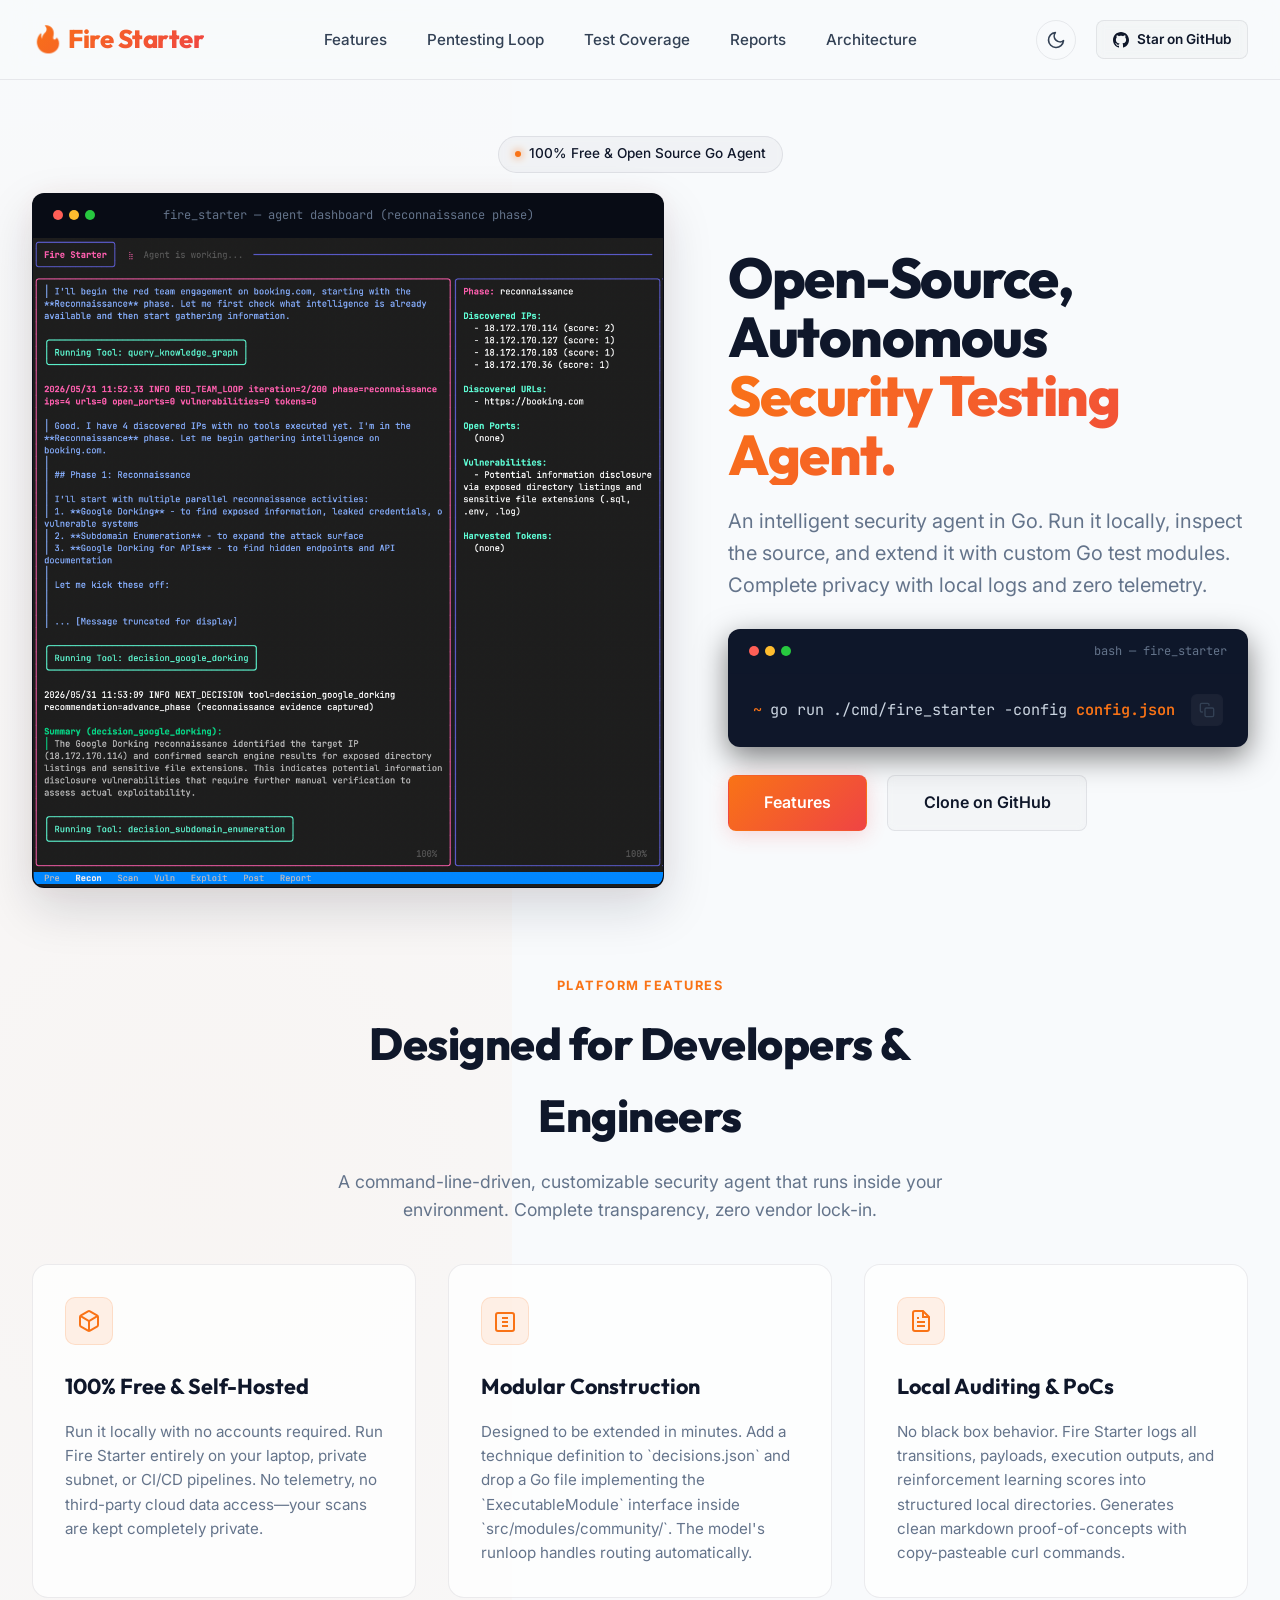
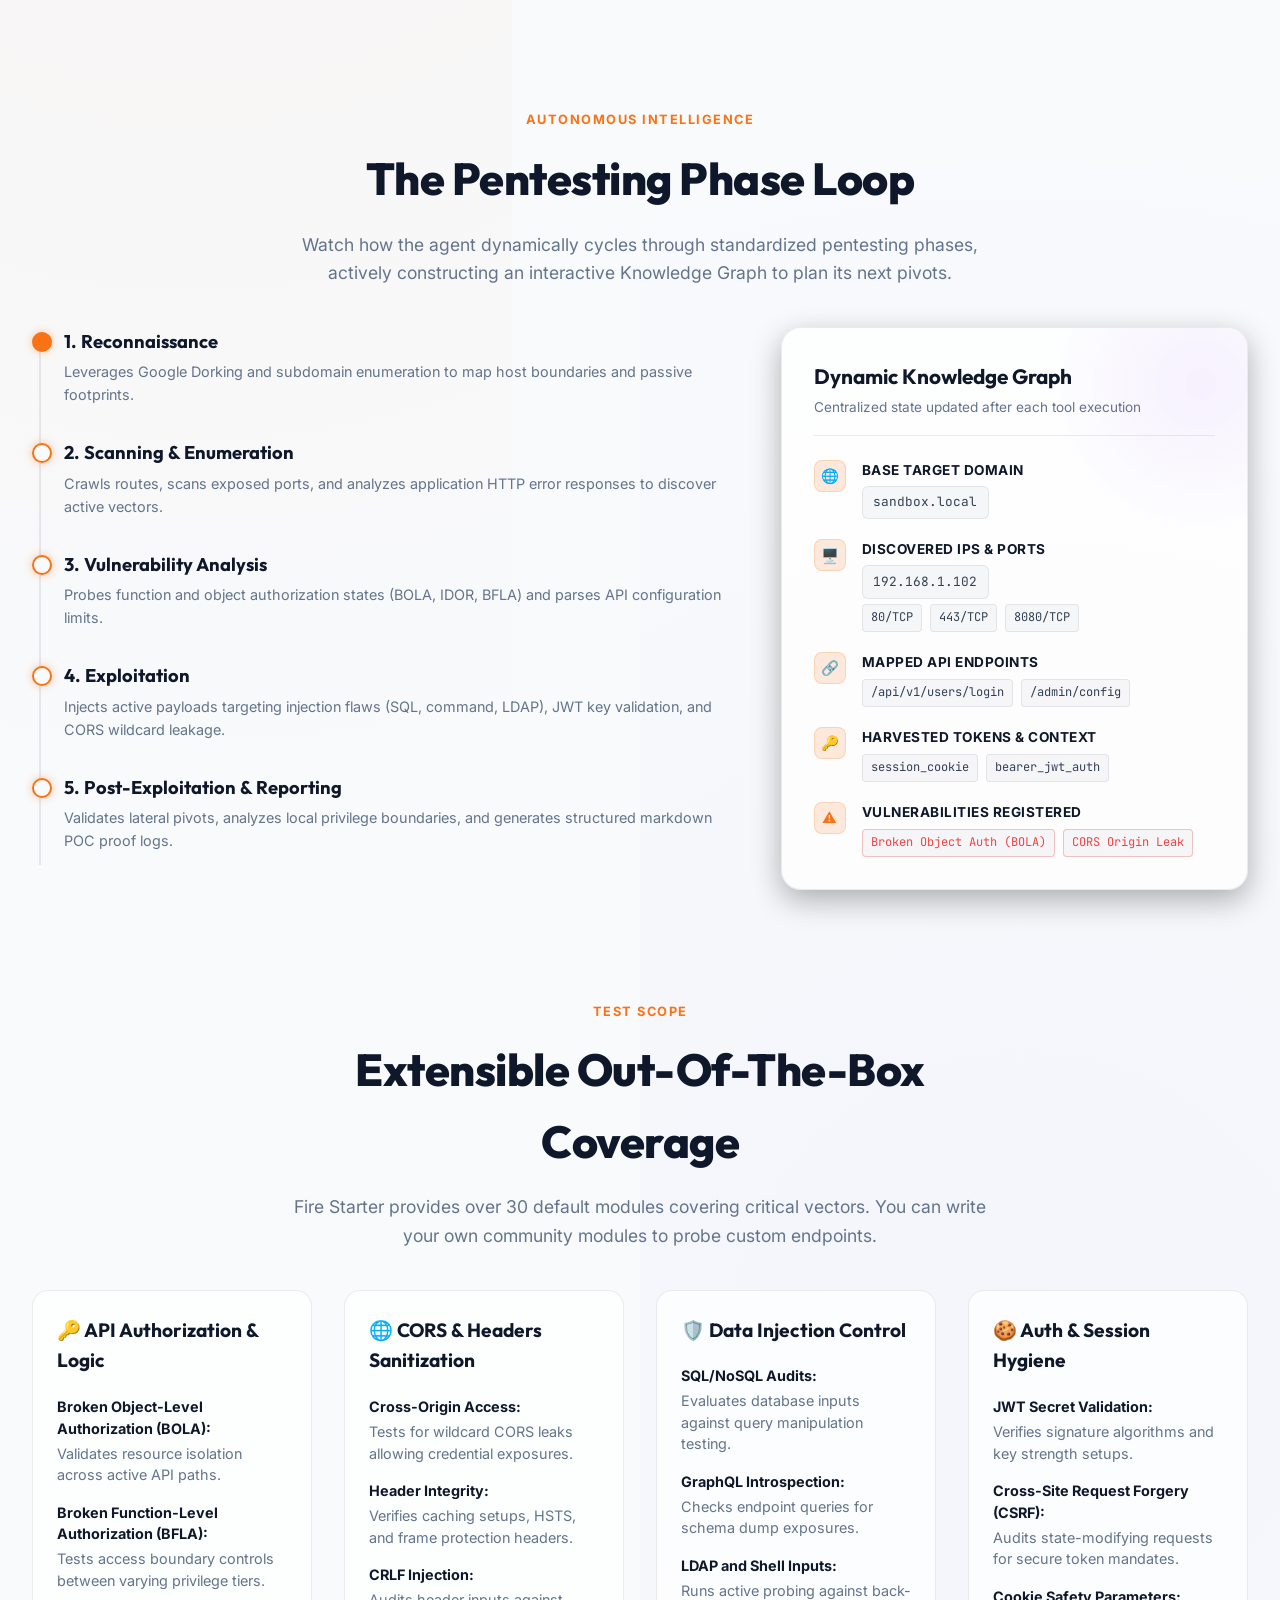
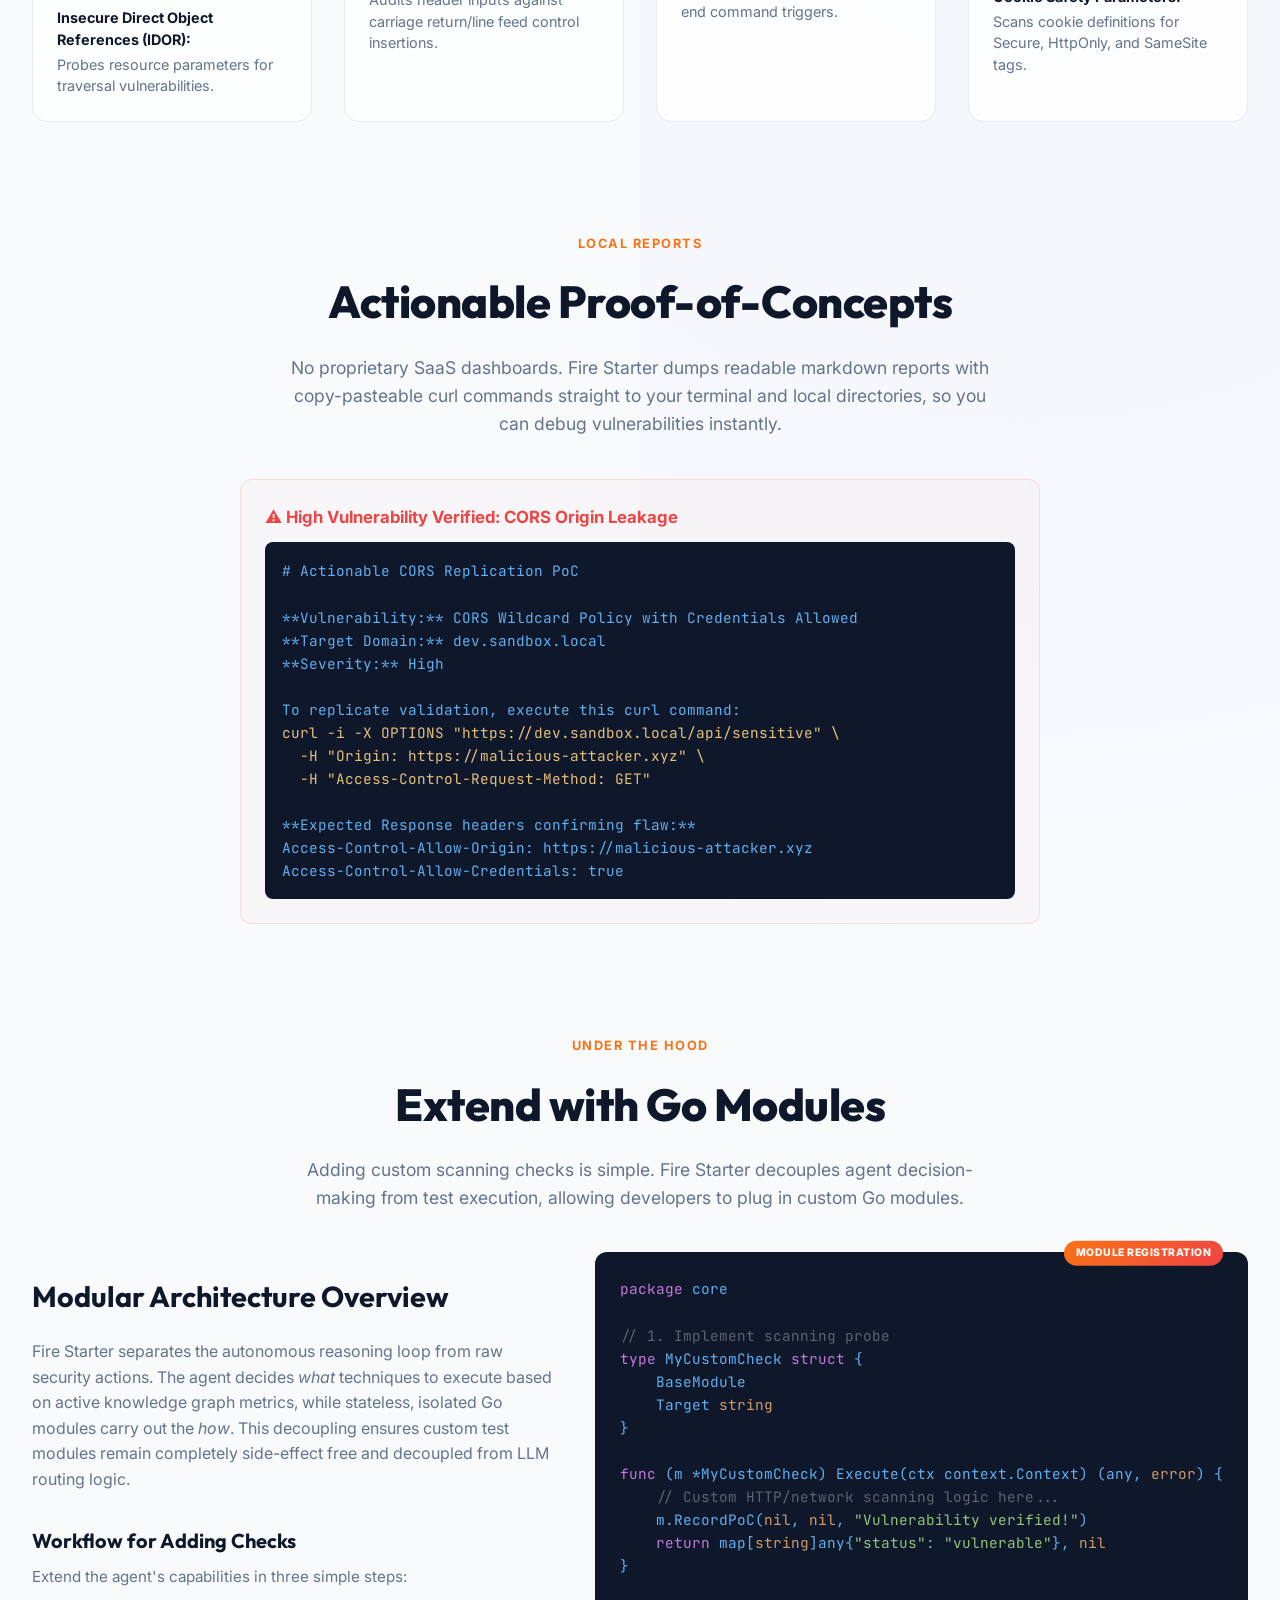
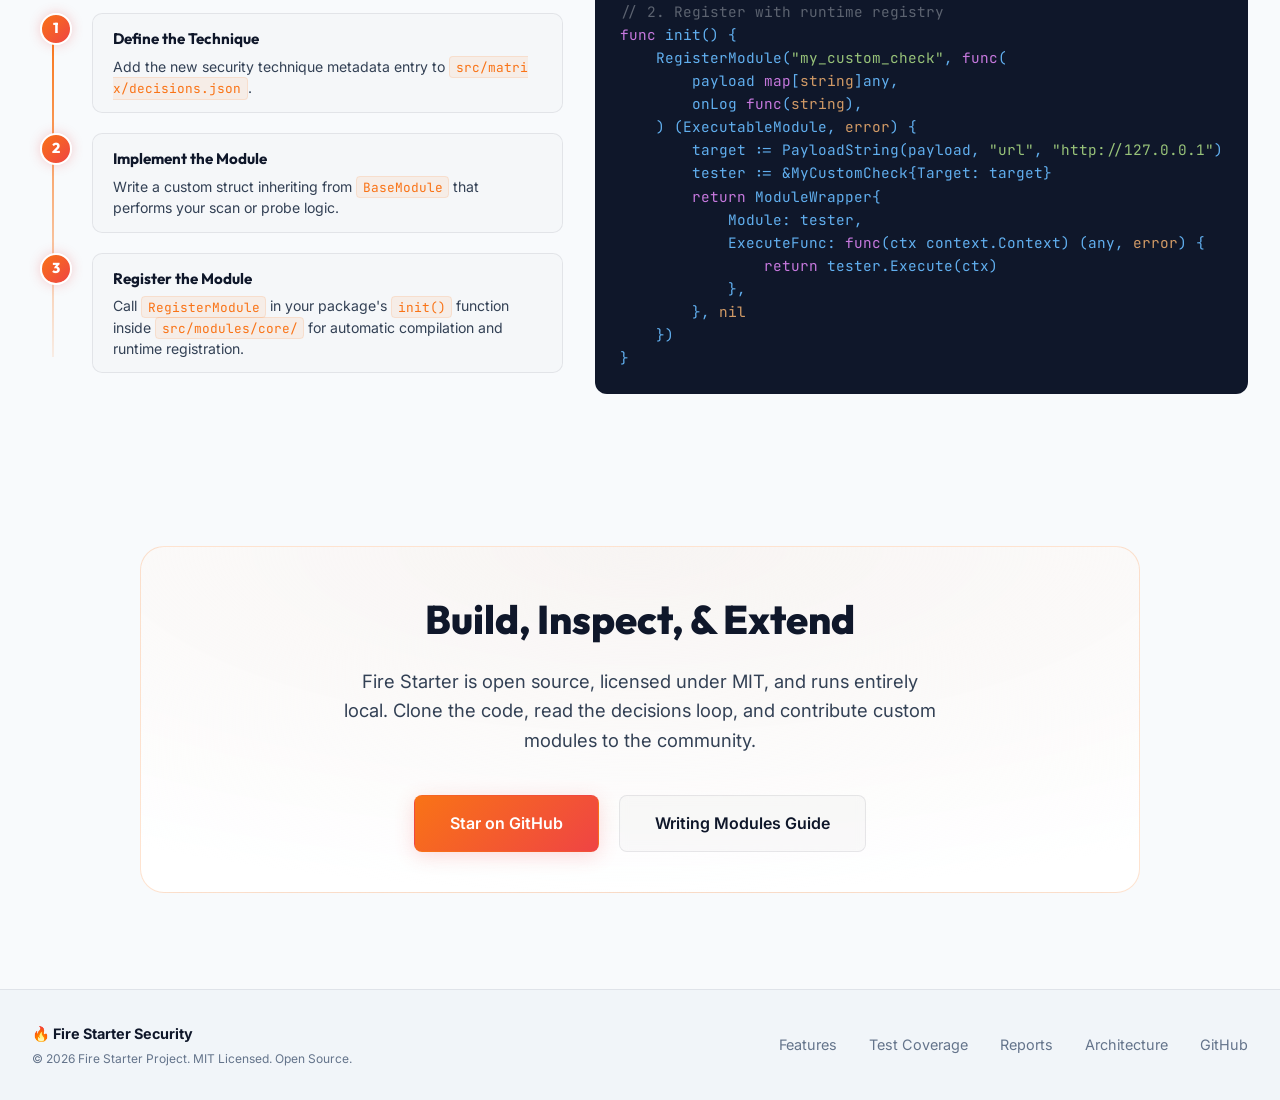
==== commit 12c08d3d: "still dialing it in" ====
--- a/website/index.html
+++ b/website/index.html
@@ -67,7 +67,7 @@
                         </div>
                         <div class="terminal-body">
                             <div class="terminal-line">
-                                <div>
+                                <div class="terminal-command-wrapper">
                                     <span class="terminal-prompt">~</span>
                                     <span class="terminal-command">go run ./cmd/fire_starter -config <span class="highlight">config.json</span></span>
                                 </div>
--- a/website/style.css
+++ b/website/style.css
@@ -706,7 +706,19 @@
     align-items: center;
     justify-content: space-between;
     gap: 1rem;
-    word-break: break-all;
+}
+
+.terminal-command-wrapper {
+    display: flex;
+    align-items: center;
+    flex-grow: 1;
+    overflow-x: auto;
+    white-space: nowrap;
+    scrollbar-width: none; /* Firefox */
+}
+
+.terminal-command-wrapper::-webkit-scrollbar {
+    display: none; /* Safari and Chrome */
 }
 
 .terminal-prompt {
@@ -718,6 +730,7 @@
 .terminal-command {
     color: #cbd5e1;
     flex-grow: 1;
+    white-space: nowrap;
 }
 
 .terminal-command .highlight {
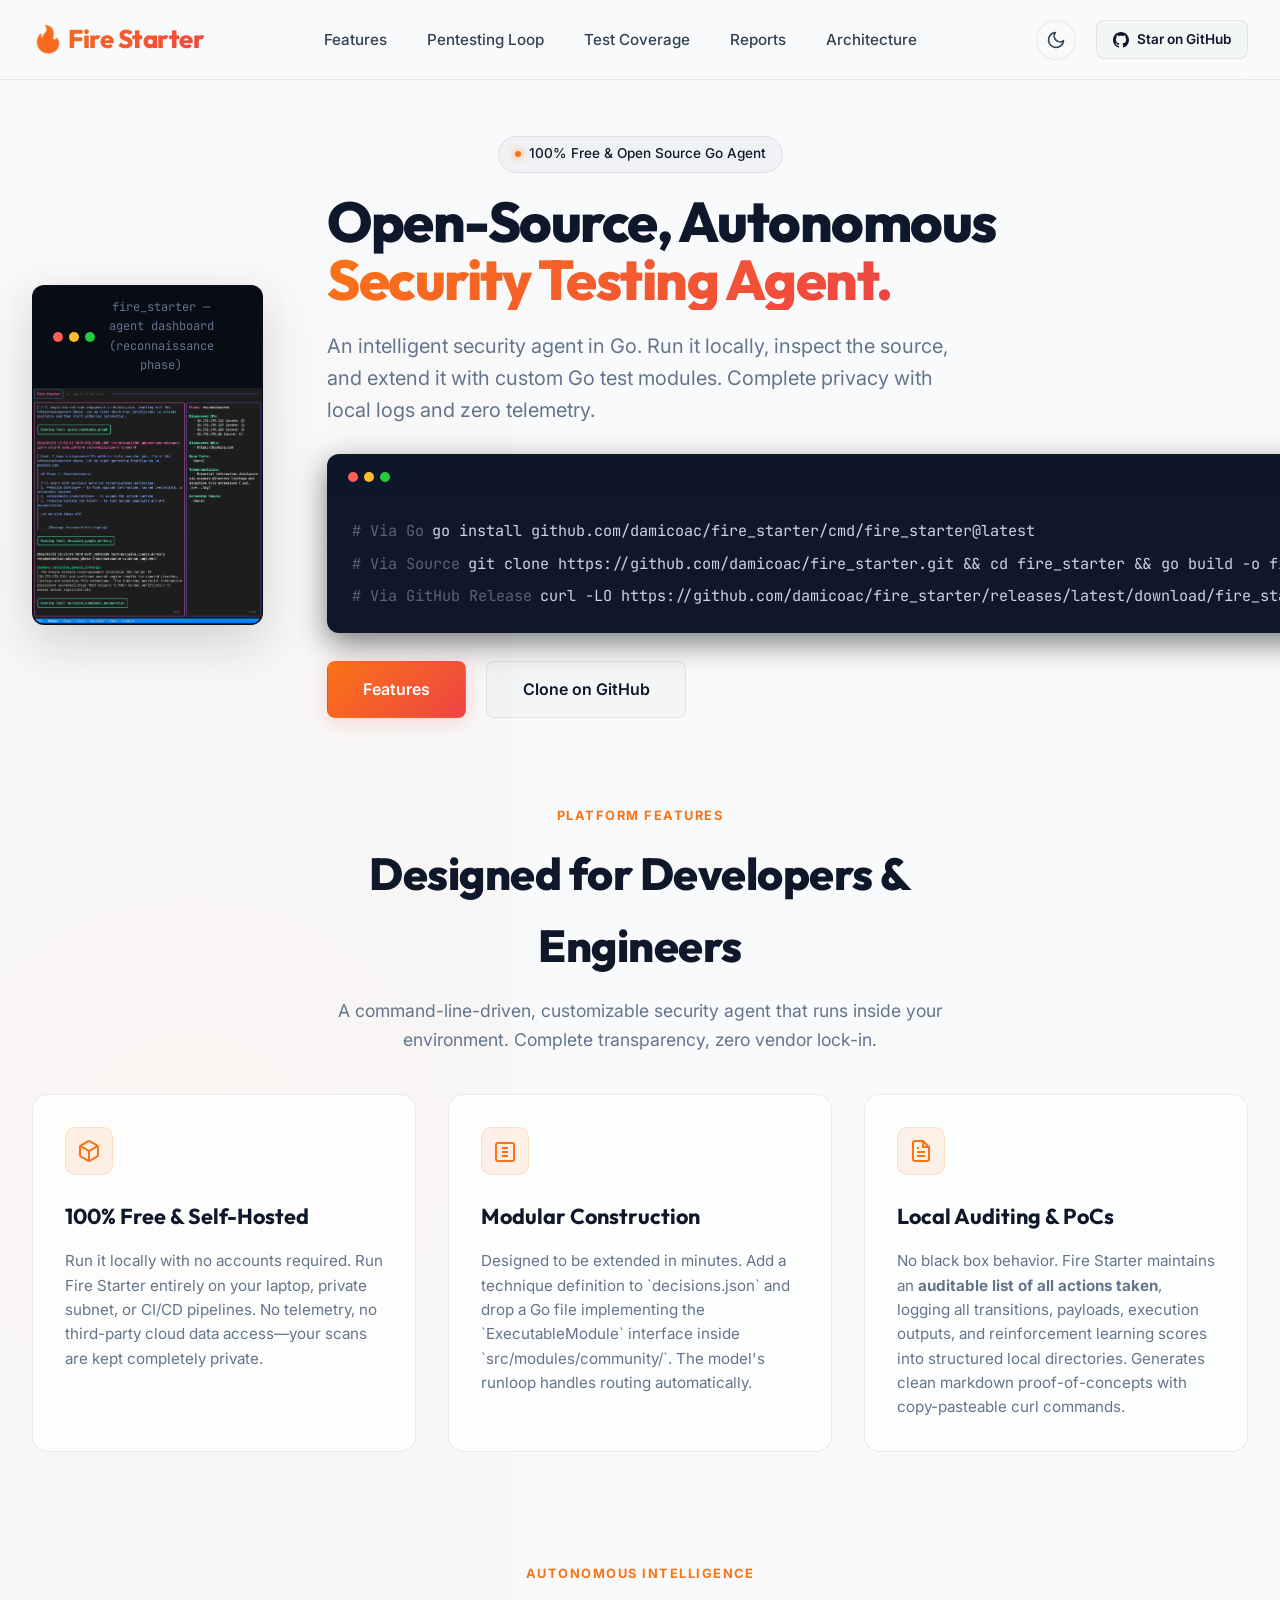
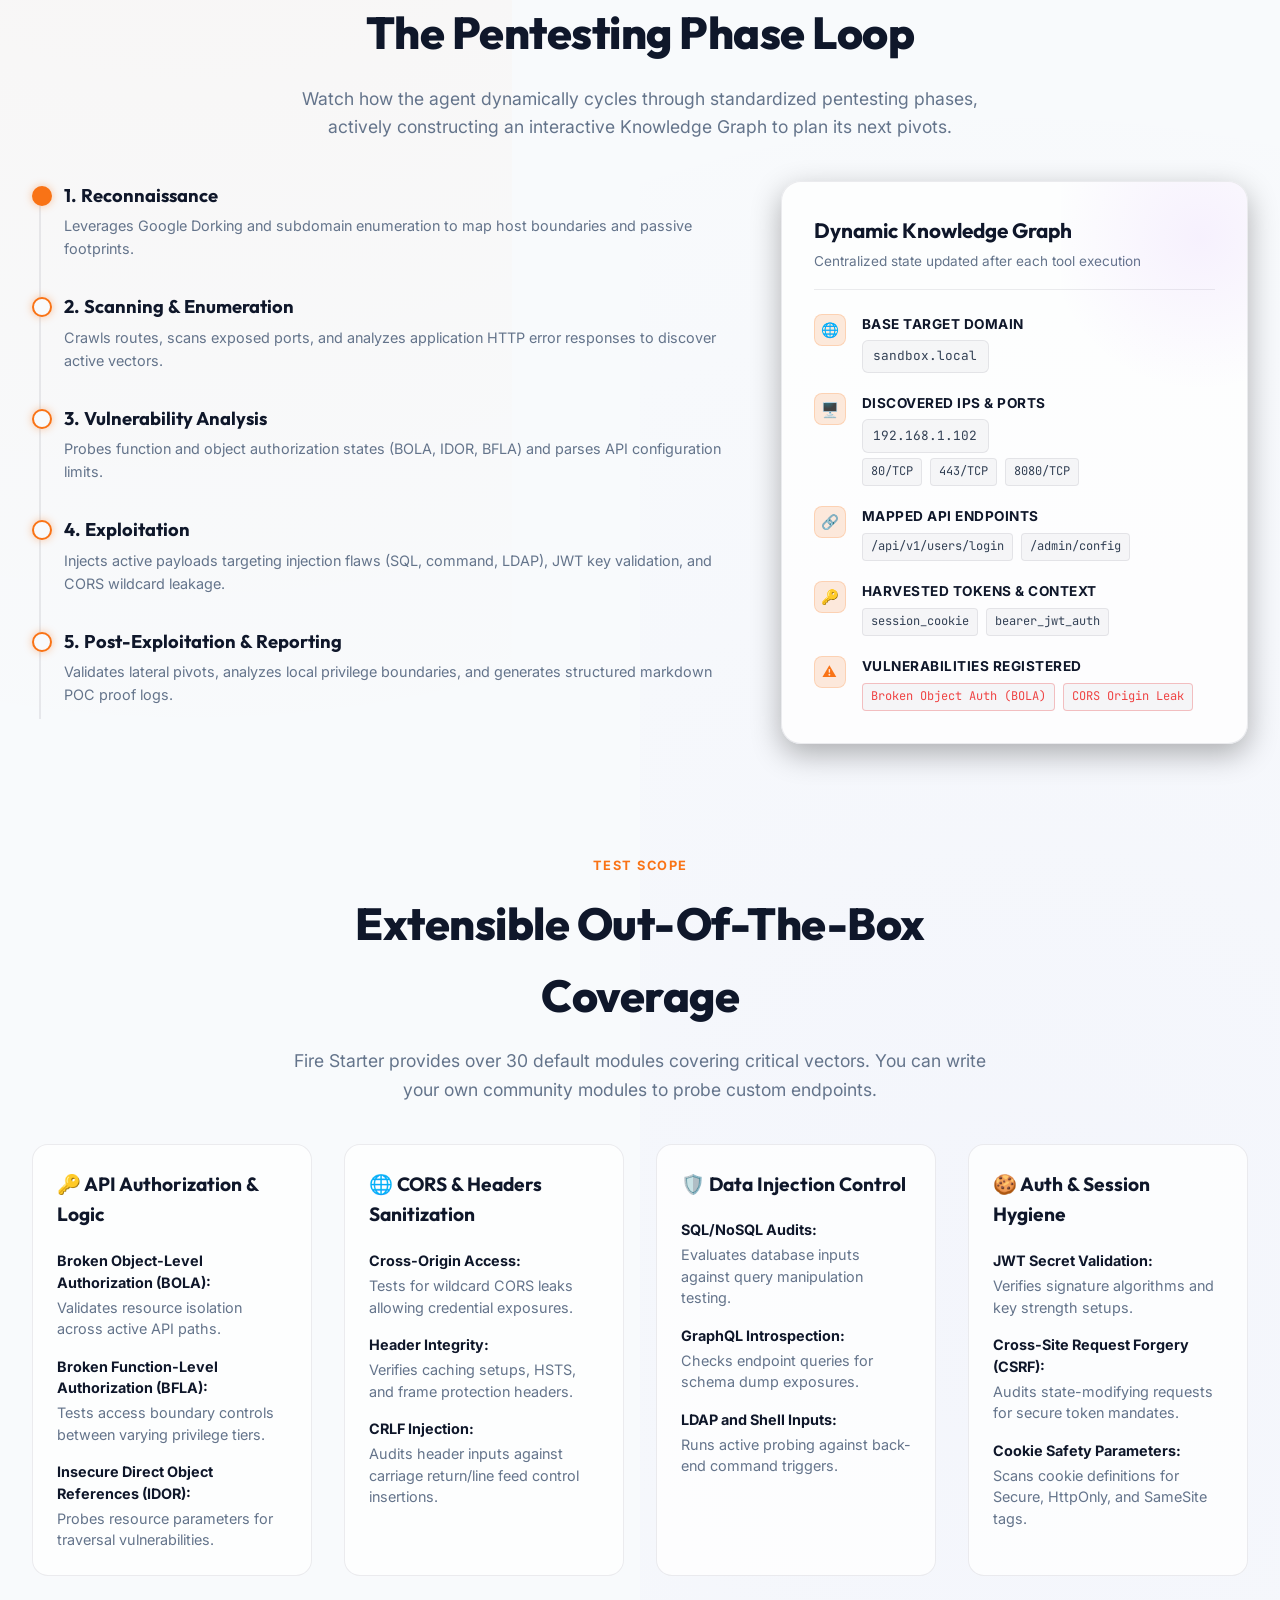
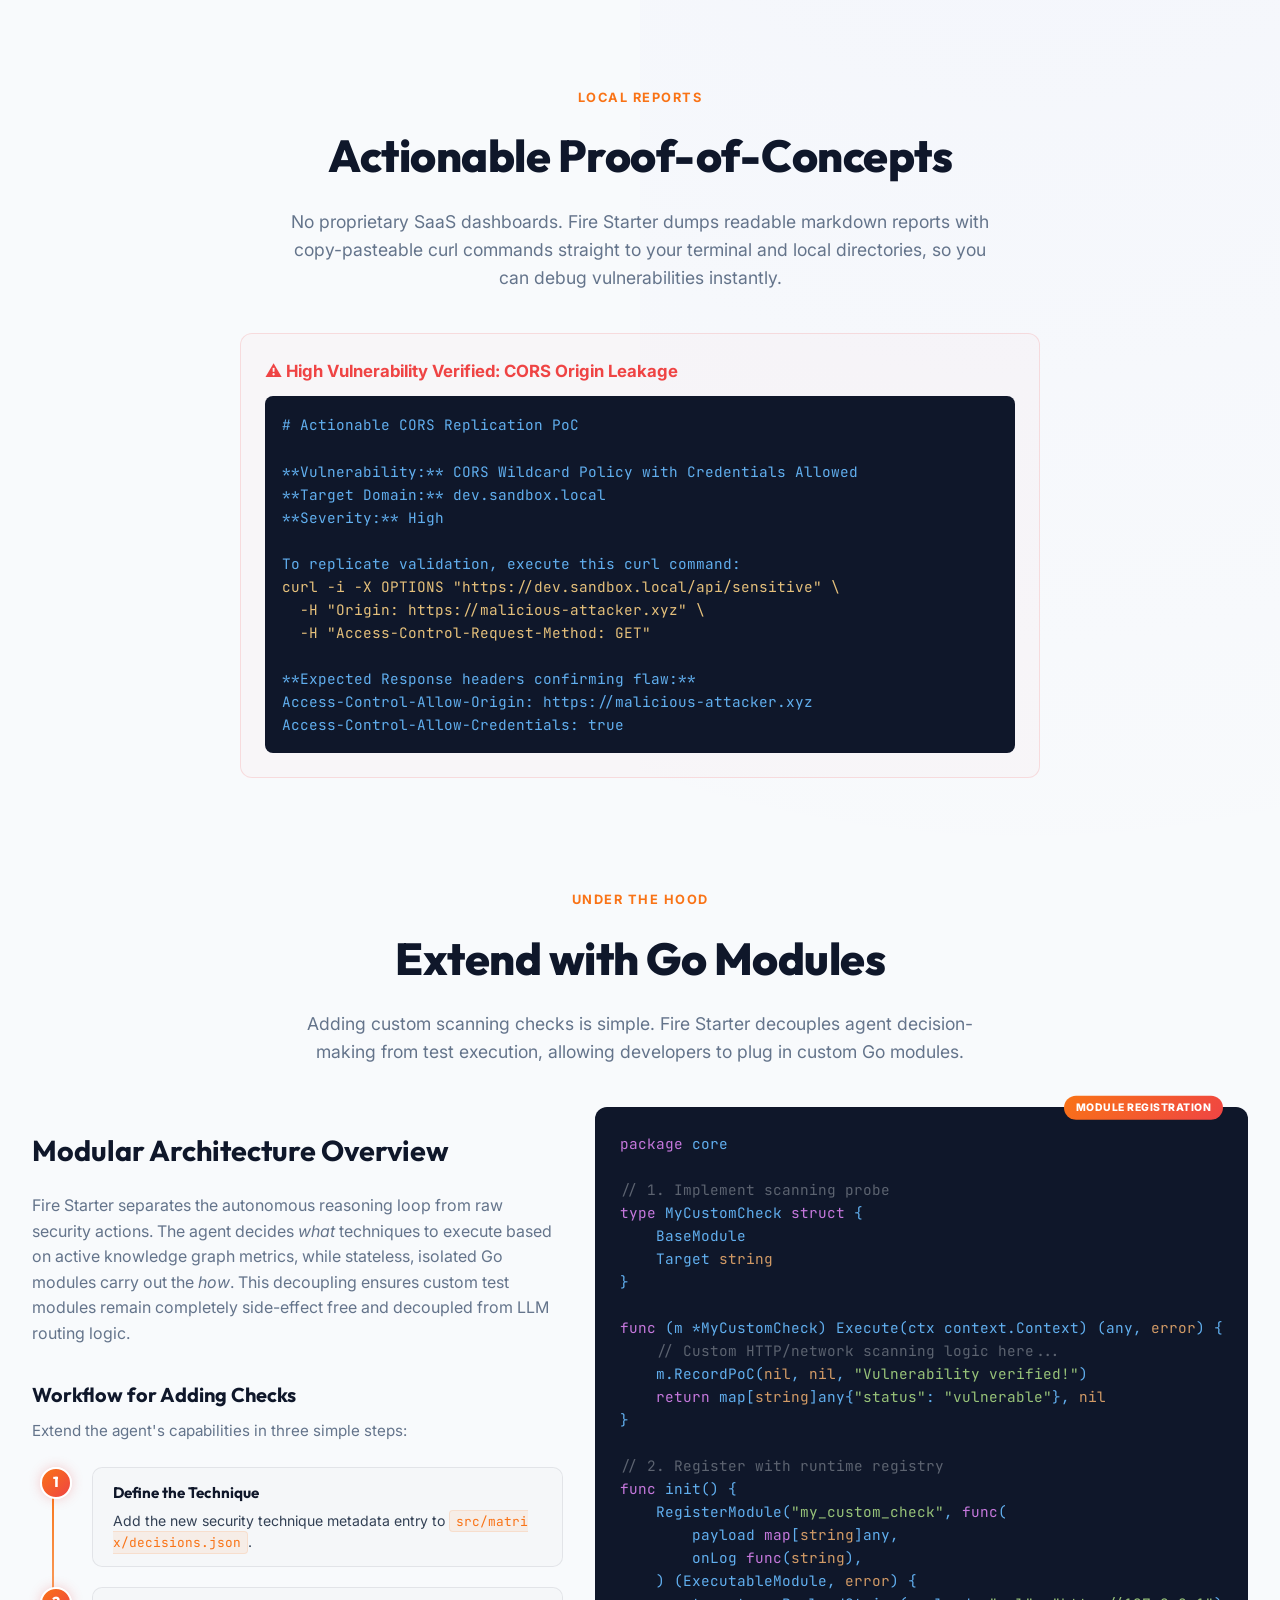
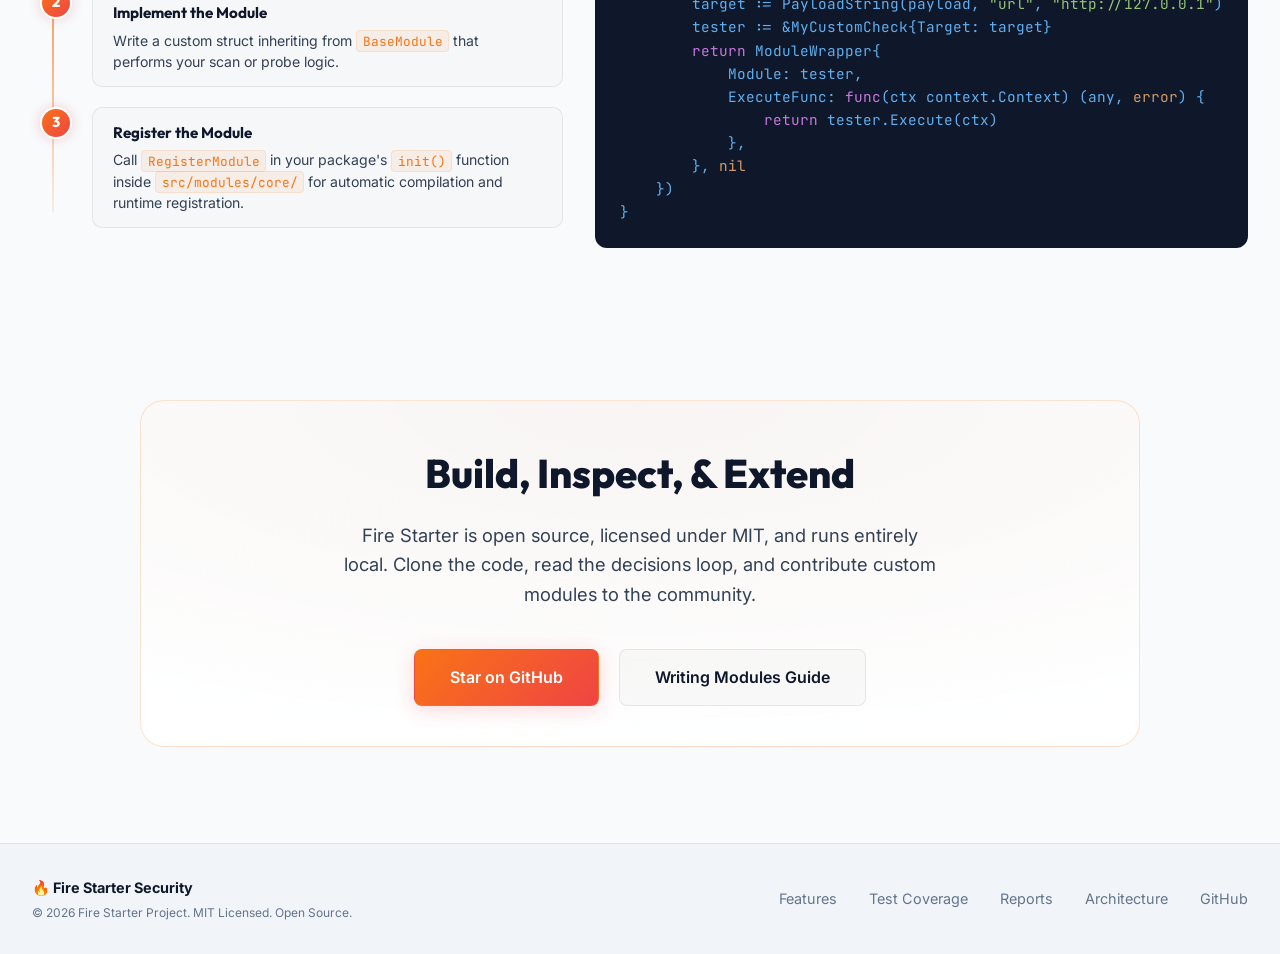
==== commit ac28a6de: "fixed a logic bug in POC documentation and some report false positives." ====
--- a/website/index.html
+++ b/website/index.html
@@ -39,6 +39,14 @@
                     <svg class="github-icon" width="16" height="16" viewBox="0 0 24 24" fill="currentColor"><path d="M12 0c-6.626 0-12 5.373-12 12 0 5.302 3.438 9.8 8.207 11.387.599.111.793-.261.793-.577v-2.234c-3.338.726-4.033-1.416-4.033-1.416-.546-1.387-1.333-1.756-1.333-1.756-1.089-.745.083-.729.083-.729 1.205.084 1.839 1.237 1.839 1.237 1.07 1.834 2.807 1.304 3.492.997.107-.775.418-1.305.762-1.604-2.665-.305-5.467-1.334-5.467-5.931 0-1.311.469-2.381 1.236-3.221-.124-.303-.535-1.524.117-3.176 0 0 1.008-.322 3.301 1.23.957-.266 1.983-.399 3.003-.404 1.02.005 2.047.138 3.006.404 2.291-1.552 3.297-1.23 3.297-1.23.653 1.653.242 2.874.118 3.176.77.84 1.235 1.911 1.235 3.221 0 4.609-2.807 5.624-5.479 5.921.43.372.823 1.102.823 2.222v3.293c0 .319.192.694.801.576 4.765-1.589 8.199-6.086 8.199-11.386 0-6.627-5.373-12-12-12z"/></svg>
                     <span>Star on GitHub</span>
                 </a>
+                <!-- Mobile Menu Hamburger Button -->
+                <button class="mobile-menu-toggle" id="mobile-menu-toggle" aria-label="Toggle mobile navigation">
+                    <svg width="20" height="20" viewBox="0 0 24 24" fill="none" stroke="currentColor" stroke-width="2" stroke-linecap="round" stroke-linejoin="round">
+                        <line x1="3" y1="6" x2="21" y2="6" class="line-1"></line>
+                        <line x1="3" y1="12" x2="21" y2="12" class="line-2"></line>
+                        <line x1="3" y1="18" x2="21" y2="18" class="line-3"></line>
+                    </svg>
+                </button>
             </div>
         </nav>
     </header>
@@ -65,15 +73,24 @@
                             </div>
                             <span class="terminal-title">bash — fire_starter</span>
                         </div>
-                        <div class="terminal-body">
+                        <div class="terminal-body" style="display: flex; flex-direction: column; gap: 0.5rem; padding-bottom: 1.5rem;">
                             <div class="terminal-line">
                                 <div class="terminal-command-wrapper">
-                                    <span class="terminal-prompt">~</span>
-                                    <span class="terminal-command">go run ./cmd/fire_starter -config <span class="highlight">config.json</span></span>
-                                </div>
-                                <button class="btn-copy-command" id="btn-copy-command" aria-label="Copy command">
-                                    <svg class="copy-icon" width="16" height="16" viewBox="0 0 24 24" fill="none" stroke="currentColor" stroke-width="2" stroke-linecap="round" stroke-linejoin="round"><rect x="9" y="9" width="13" height="13" rx="2" ry="2"></rect><path d="M5 15H4a2 2 0 0 1-2-2V4a2 2 0 0 1 2-2h9a2 2 0 0 1 2 2v1"></path></svg>
-                                </button>
+                                    <span style="color: #5c6370; margin-right: 0.5rem;"># Via Go</span>
+                                    <span class="terminal-command">go install github.com/damicoac/fire_starter/cmd/fire_starter@latest</span>
+                                </div>
+                            </div>
+                            <div class="terminal-line">
+                                <div class="terminal-command-wrapper">
+                                    <span style="color: #5c6370; margin-right: 0.5rem;"># Via Source</span>
+                                    <span class="terminal-command">git clone https://github.com/damicoac/fire_starter.git &amp;&amp; cd fire_starter &amp;&amp; go build -o fire_starter ./cmd/fire_starter</span>
+                                </div>
+                            </div>
+                            <div class="terminal-line">
+                                <div class="terminal-command-wrapper">
+                                    <span style="color: #5c6370; margin-right: 0.5rem;"># Via GitHub Release</span>
+                                    <span class="terminal-command">curl -LO https://github.com/damicoac/fire_starter/releases/latest/download/fire_starter</span>
+                                </div>
                             </div>
                         </div>
                     </div>
@@ -135,7 +152,7 @@
                         <svg width="24" height="24" viewBox="0 0 24 24" fill="none" stroke="currentColor" stroke-width="2"><path d="M14 2H6a2 2 0 0 0-2 2v16a2 2 0 0 0 2 2h12a2 2 0 0 0 2-2V8z"></path><polyline points="14 2 14 8 20 8"></polyline><line x1="16" y1="13" x2="8" y2="13"></line><line x1="16" y1="17" x2="8" y2="17"></line><polyline points="10 9 9 9 8 9"></polyline></svg>
                     </div>
                     <h3>Local Auditing & PoCs</h3>
-                    <p>No black box behavior. Fire Starter logs all transitions, payloads, execution outputs, and reinforcement learning scores into structured local directories. Generates clean markdown proof-of-concepts with copy-pasteable curl commands.</p>
+                    <p>No black box behavior. Fire Starter maintains an <strong>auditable list of all actions taken</strong>, logging all transitions, payloads, execution outputs, and reinforcement learning scores into structured local directories. Generates clean markdown proof-of-concepts with copy-pasteable curl commands.</p>
                 </div>
             </div>
         </section>
--- a/website/style.css
+++ b/website/style.css
@@ -1319,3 +1319,236 @@
         justify-content: flex-start;
     }
 }
+
+/* ==========================================================================
+   Responsive & Mobile Navigation Styles
+   ========================================================================== */
+
+/* Default hidden for mobile menu toggle on desktop */
+.mobile-menu-toggle {
+    display: none;
+}
+
+/* Ensure code blocks have overflow scrolling by default on all screens */
+pre, code {
+    overflow-x: auto;
+}
+
+@media (max-width: 768px) {
+    /* Section padding */
+    section {
+        padding: 2.5rem 1.25rem;
+    }
+
+    /* Mobile Header Layout */
+    nav {
+        padding: 0 1.25rem;
+    }
+
+    .mobile-menu-toggle {
+        display: flex;
+        background: transparent;
+        border: 1px solid var(--border-color);
+        color: var(--text-secondary);
+        width: 40px;
+        height: 40px;
+        border-radius: 50%;
+        align-items: center;
+        justify-content: center;
+        cursor: pointer;
+        transition: all 0.2s ease;
+    }
+
+    .mobile-menu-toggle:hover {
+        color: var(--text-primary);
+        border-color: var(--border-focus);
+        background: rgba(255, 255, 255, 0.05);
+    }
+    
+    html[data-theme="light"] .mobile-menu-toggle:hover {
+        background: rgba(15, 23, 42, 0.05);
+    }
+
+    /* Hamburger to X Micro-animations */
+    .mobile-menu-toggle svg line {
+        transition: transform 0.25s ease, opacity 0.25s ease;
+        transform-origin: center;
+    }
+
+    .mobile-menu-toggle.active .line-1 {
+        transform: translateY(6px) rotate(45deg);
+    }
+
+    .mobile-menu-toggle.active .line-2 {
+        opacity: 0;
+    }
+
+    .mobile-menu-toggle.active .line-3 {
+        transform: translateY(-6px) rotate(-45deg);
+    }
+
+    /* Mobile Dropdown Menu */
+    .nav-links {
+        display: none;
+        position: absolute;
+        top: var(--nav-height);
+        left: 0;
+        width: 100%;
+        background: rgba(8, 12, 20, 0.96);
+        backdrop-filter: blur(20px);
+        -webkit-backdrop-filter: blur(20px);
+        border-bottom: 1px solid var(--border-color);
+        flex-direction: column;
+        padding: 1.5rem 2rem;
+        gap: 1.5rem;
+        align-items: flex-start;
+        z-index: 999;
+        box-shadow: 0 10px 20px rgba(0, 0, 0, 0.3);
+    }
+
+    html[data-theme="light"] .nav-links {
+        background: rgba(248, 250, 252, 0.96);
+        box-shadow: 0 10px 20px rgba(15, 23, 42, 0.05);
+    }
+
+    .nav-links.active {
+        display: flex;
+    }
+
+    /* Hero Section Scaling */
+    .hero-section {
+        padding: 3rem 1.25rem 2.5rem;
+    }
+
+    .hero-content h1 {
+        font-size: 2.6rem;
+        line-height: 1.15;
+        letter-spacing: -1px;
+    }
+
+    .hero-content .subtitle {
+        font-size: 1.05rem;
+        margin-bottom: 1.5rem;
+        padding: 0 0.5rem;
+    }
+
+    /* Grid Layouts Stacked */
+    .features-grid {
+        grid-template-columns: 1fr;
+        gap: 1.25rem;
+    }
+
+    .feature-card {
+        padding: 1.5rem;
+    }
+
+    .coverage-grid {
+        grid-template-columns: 1fr;
+        gap: 1.25rem;
+    }
+
+    .coverage-card {
+        padding: 1.25rem;
+    }
+
+    /* Technical Architecture */
+    .tech-architecture {
+        grid-template-columns: 1fr;
+        gap: 1.5rem;
+    }
+
+    .tech-details h3 {
+        font-size: 1.5rem;
+        margin-bottom: 1rem;
+    }
+
+    /* CTA Card */
+    .cta-card {
+        padding: 2rem 1.25rem;
+        border-radius: 16px;
+        margin: 0 1rem;
+    }
+
+    .cta-card h2 {
+        font-size: 1.8rem;
+    }
+
+    .cta-card p {
+        font-size: 1rem;
+        margin-bottom: 1.5rem;
+    }
+}
+
+@media (max-width: 640px) {
+    /* Compact GitHub button in Header navigation */
+    .nav-github-btn span {
+        display: none;
+    }
+    
+    .nav-github-btn {
+        padding: 0.5rem !important;
+        width: 38px;
+        height: 38px;
+        border-radius: 50% !important;
+        justify-content: center;
+    }
+    
+    .nav-github-btn svg {
+        margin: 0;
+    }
+    
+    .nav-actions {
+        gap: 0.75rem;
+    }
+}
+
+@media (max-width: 480px) {
+    /* Extra Small Screen Hero Tuning */
+    .hero-content h1 {
+        font-size: 2.1rem;
+        line-height: 1.2;
+    }
+
+    .hero-actions {
+        flex-direction: column;
+        width: 100%;
+        gap: 0.75rem;
+    }
+
+    .hero-actions .btn {
+        width: 100%;
+    }
+
+    /* Command & Dashboard Mockup Adjustments */
+    .terminal-container {
+        margin: 1.5rem 0;
+        width: 100%;
+    }
+
+    .terminal-body {
+        padding: 1rem;
+        font-size: 0.85rem;
+    }
+
+    .knowledge-graph-card {
+        padding: 1.25rem;
+        border-radius: 16px;
+    }
+
+    .graph-item {
+        gap: 0.75rem;
+    }
+
+    .workflow-steps::before {
+        left: 18px; /* Adj line center */
+    }
+
+    .step-body {
+        padding: 0.75rem 1rem;
+    }
+    
+    /* Code container padding */
+    .tech-code-container {
+        padding: 1rem;
+    }
+}
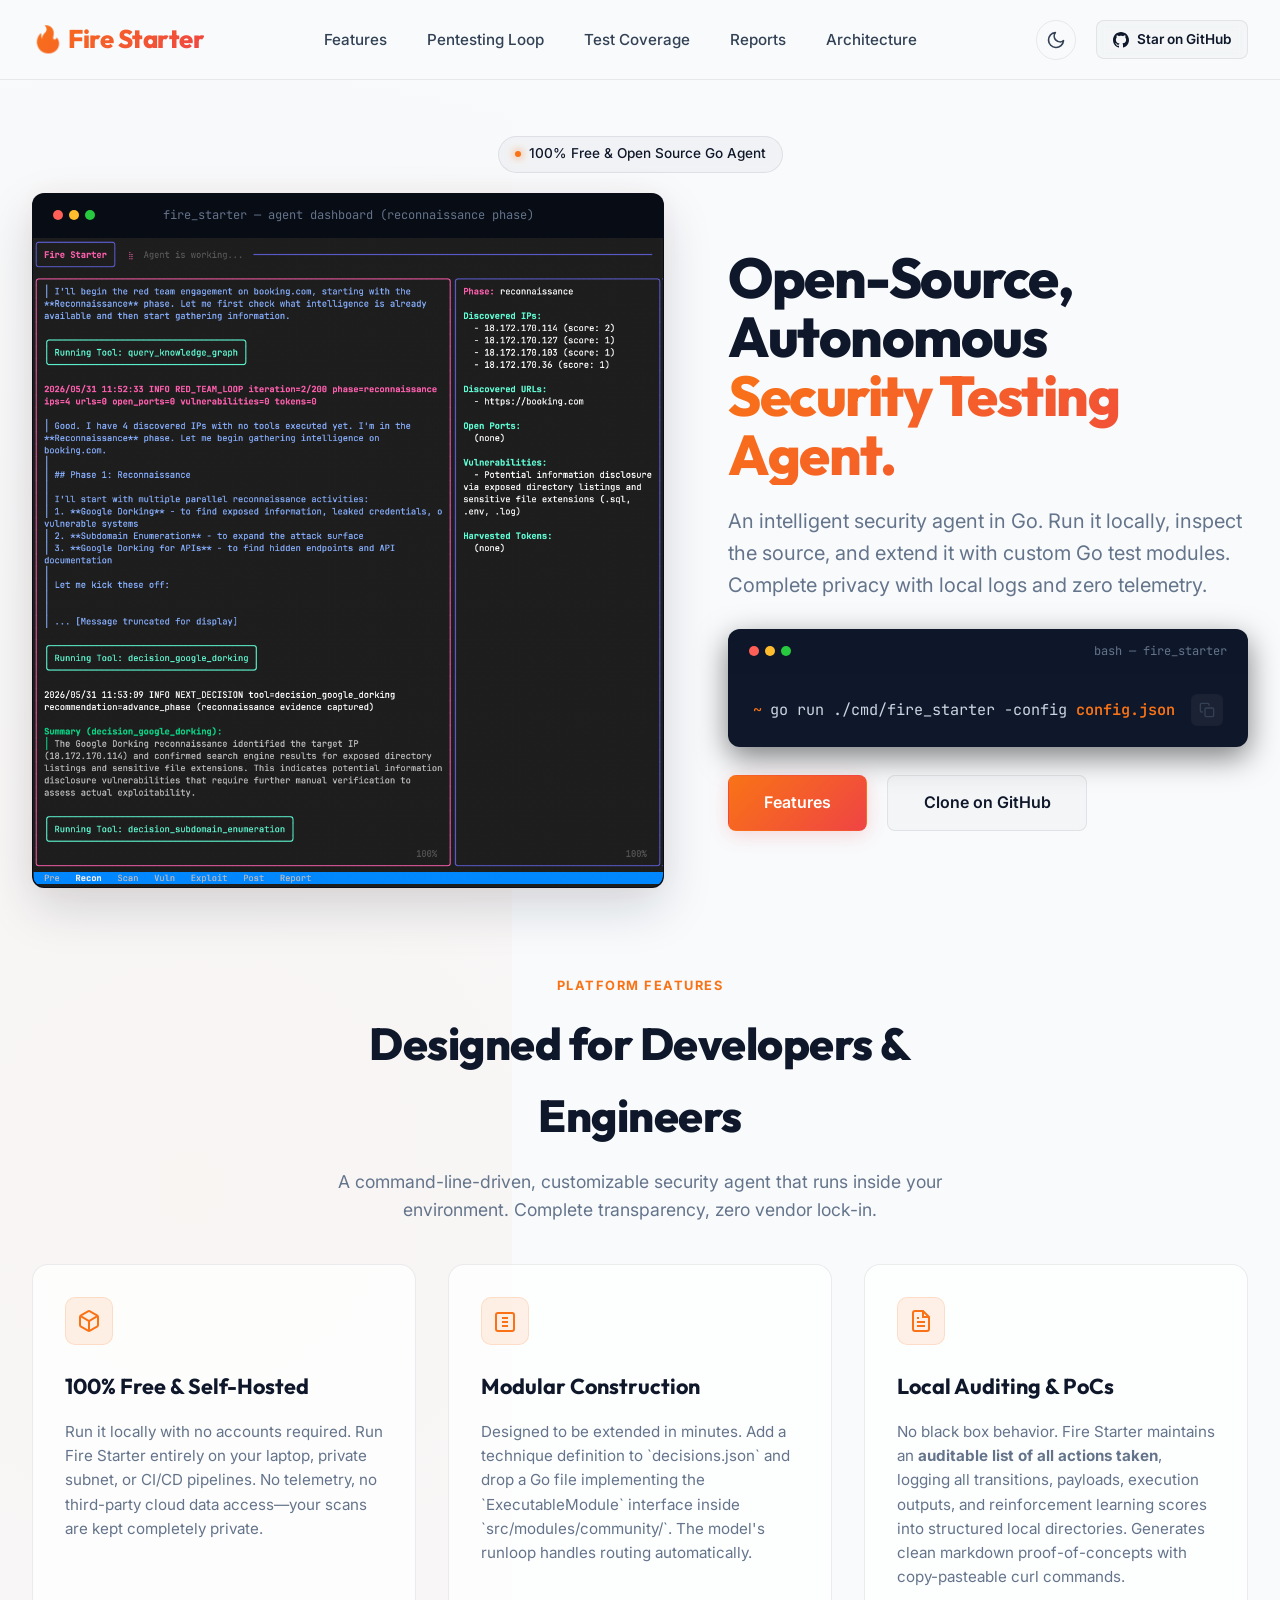
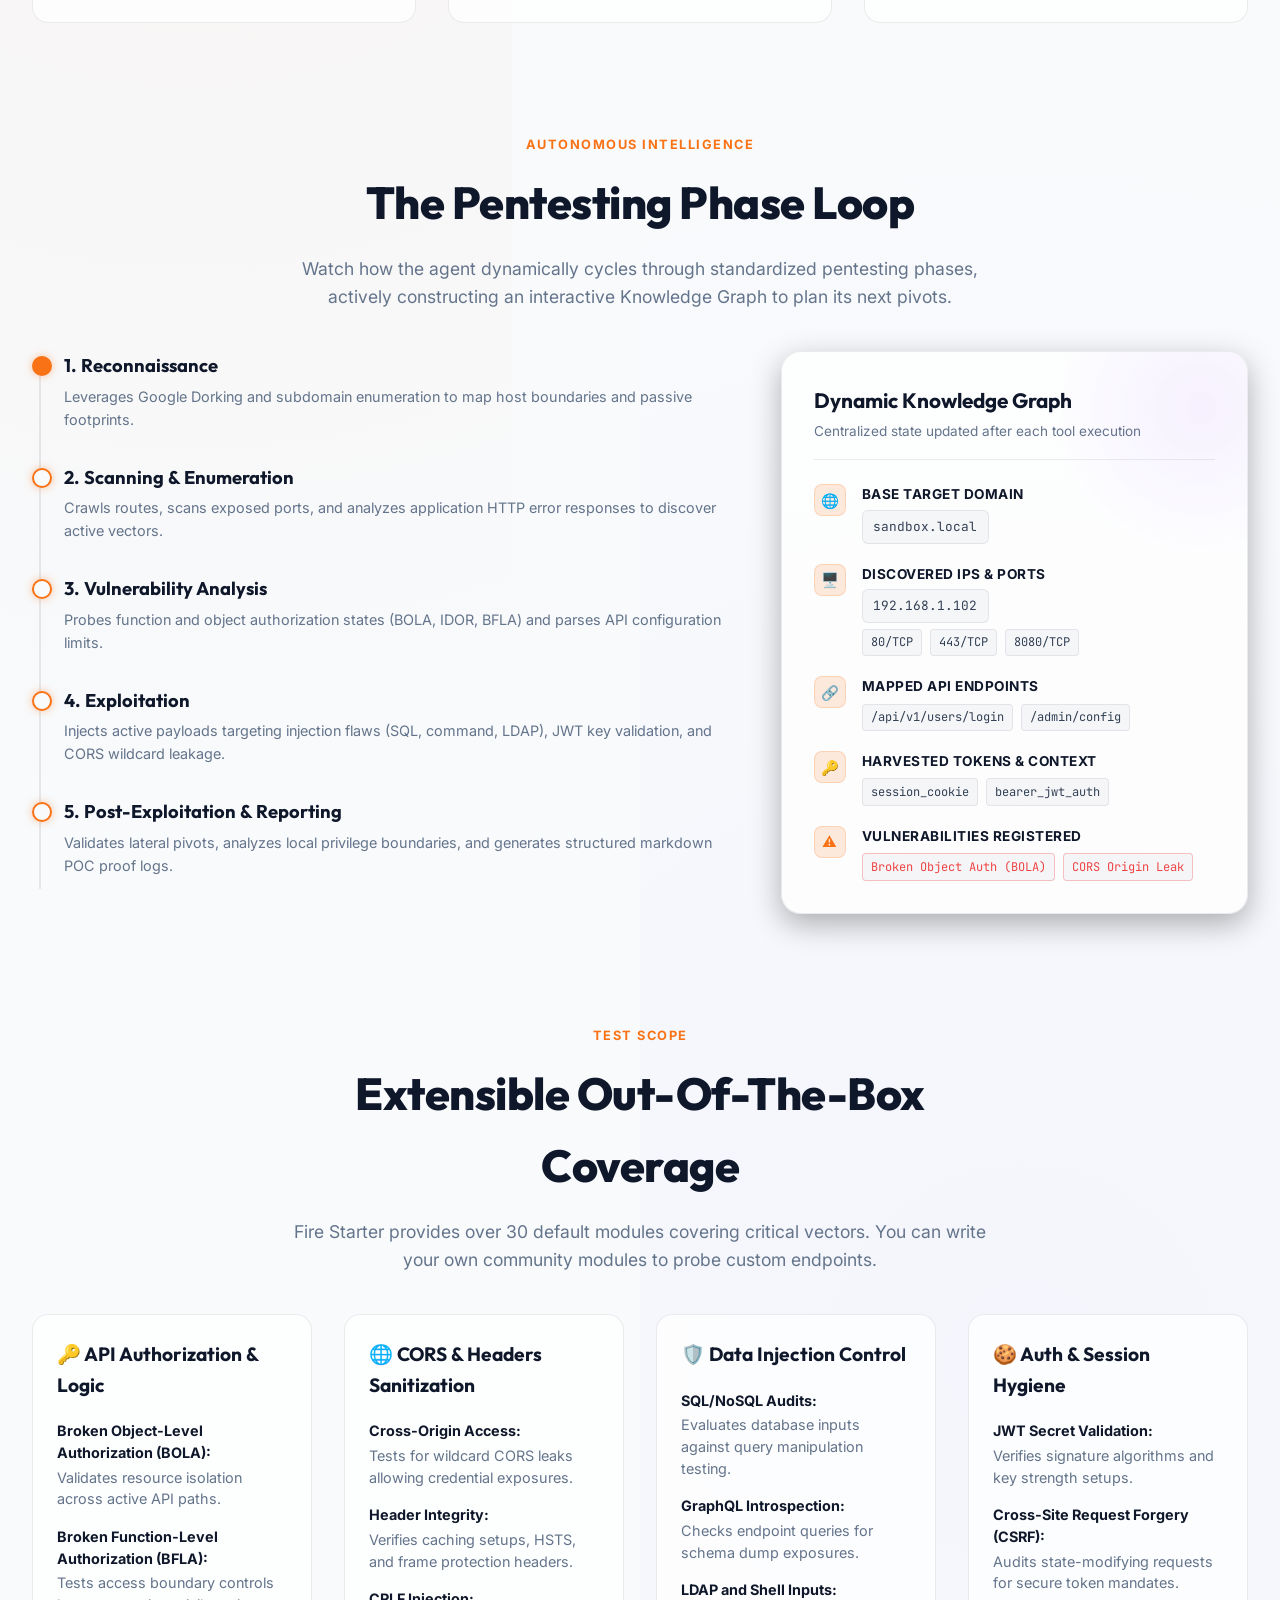
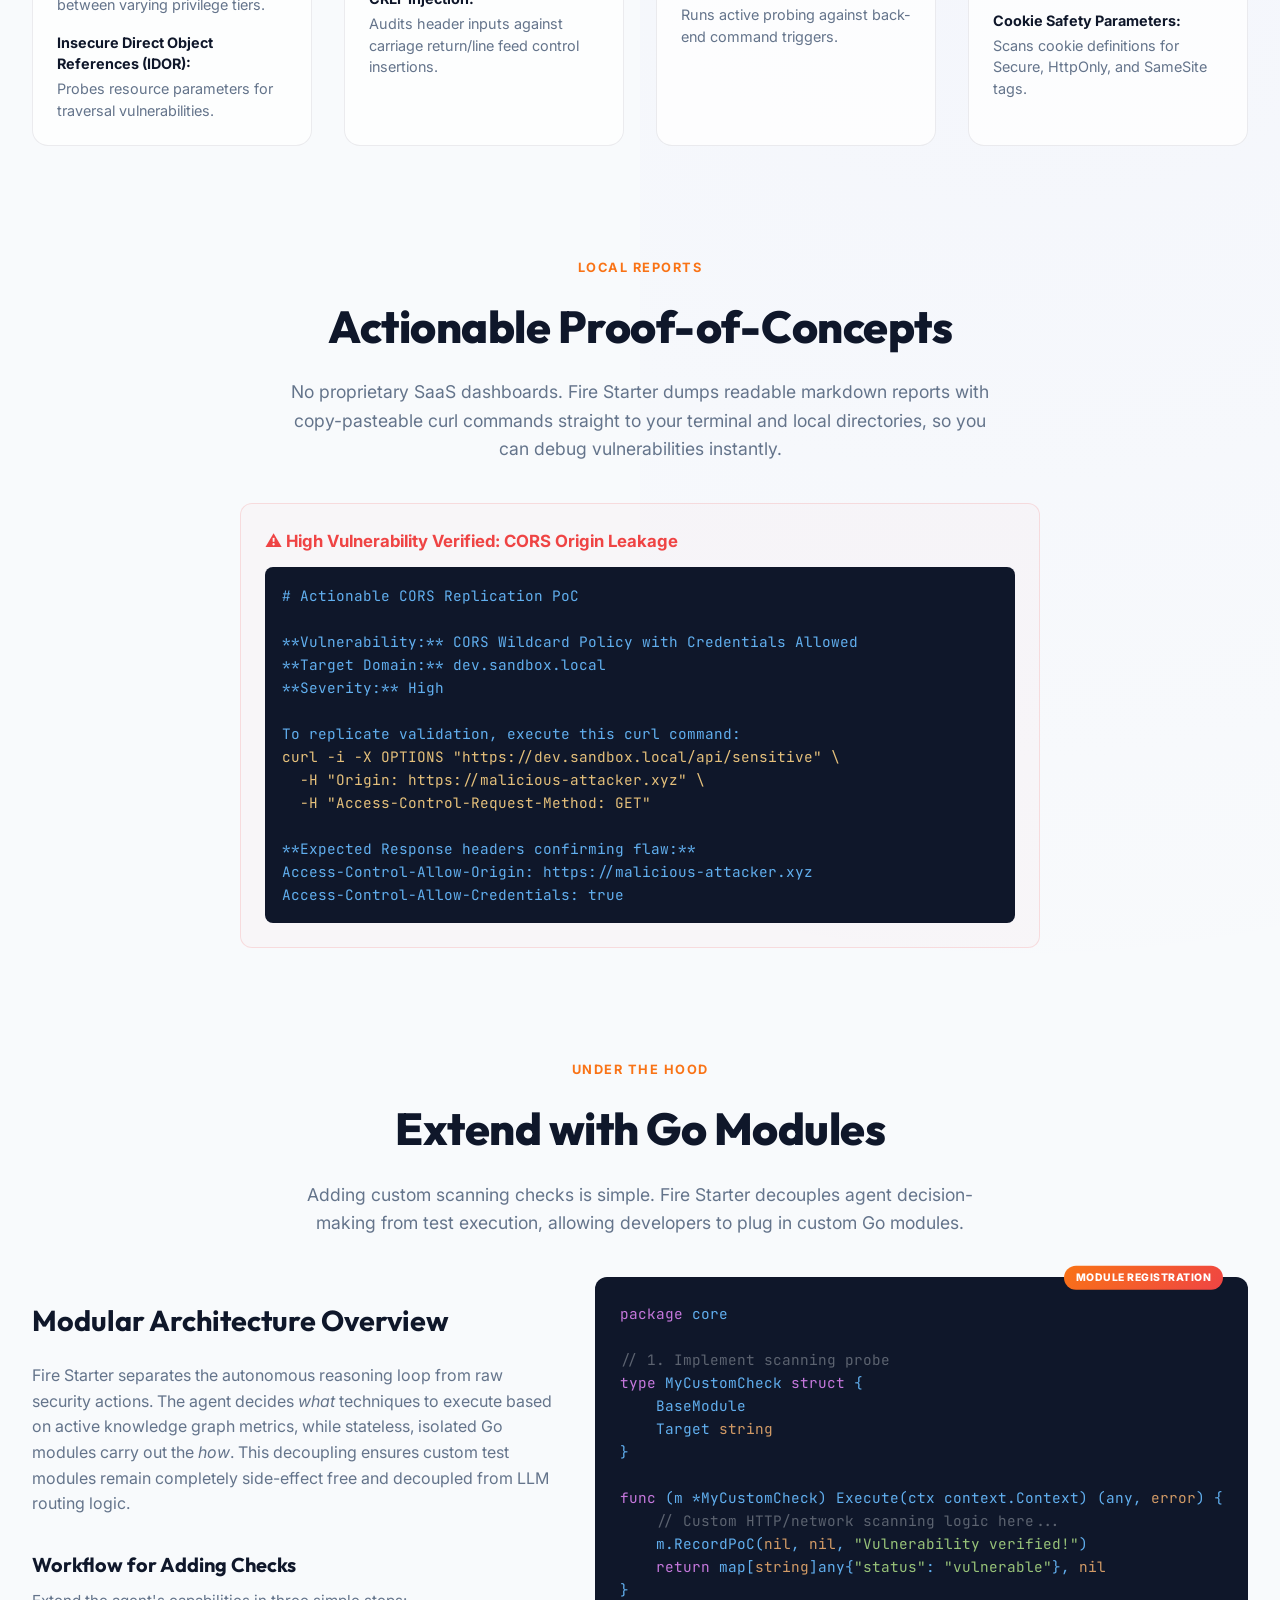
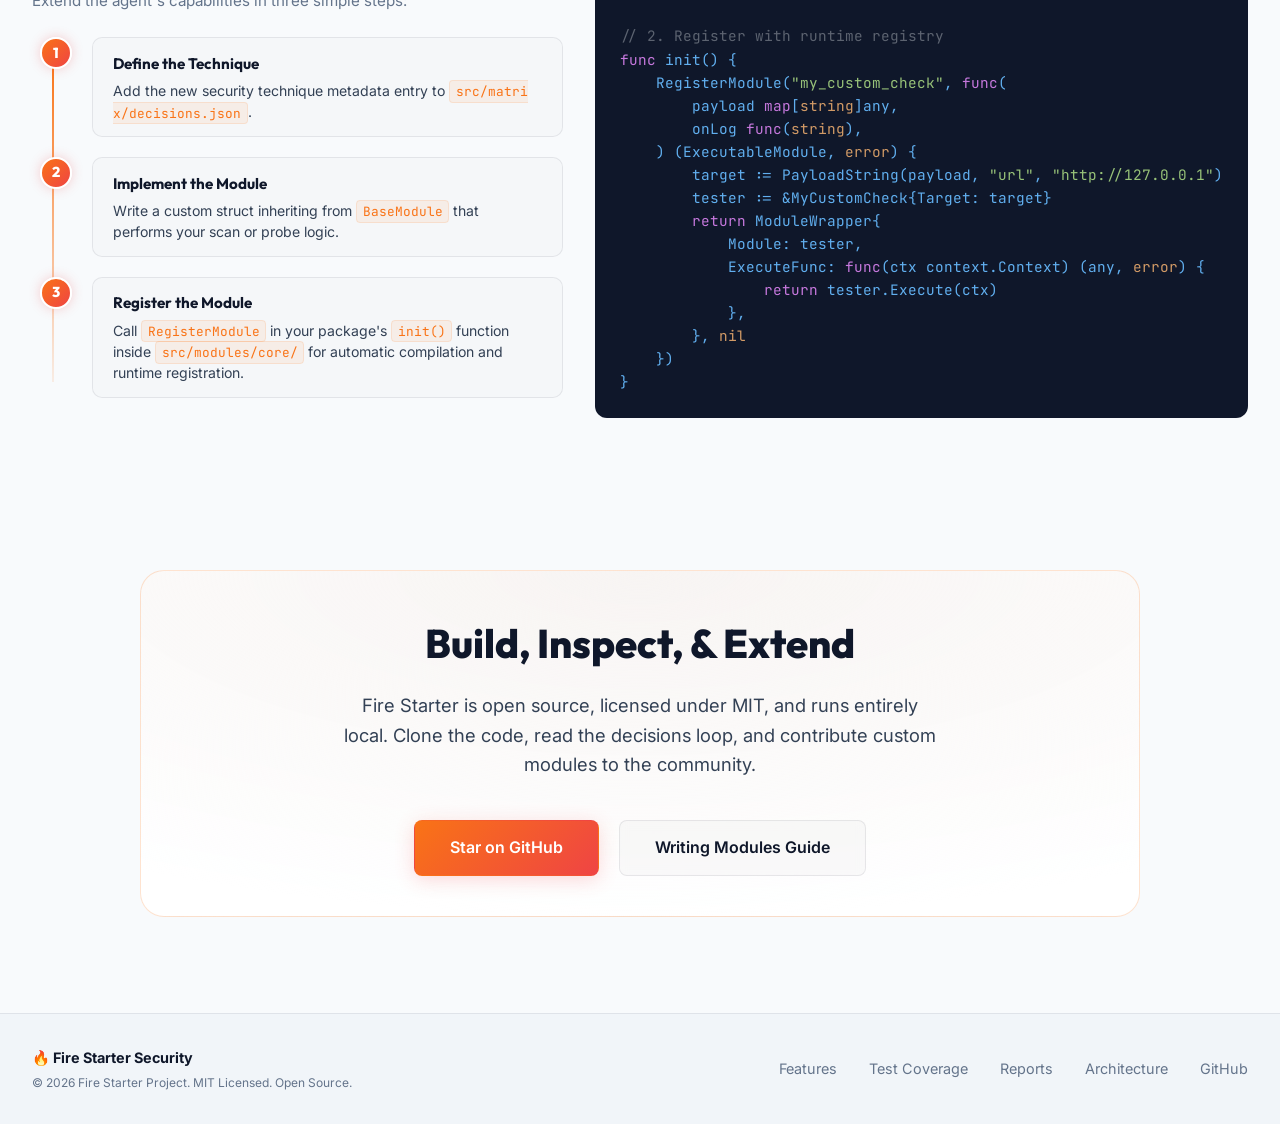
==== commit 0ef721ac: "fixing webpage" ====
--- a/website/index.html
+++ b/website/index.html
@@ -73,24 +73,15 @@
                             </div>
                             <span class="terminal-title">bash — fire_starter</span>
                         </div>
-                        <div class="terminal-body" style="display: flex; flex-direction: column; gap: 0.5rem; padding-bottom: 1.5rem;">
+                        <div class="terminal-body">
                             <div class="terminal-line">
                                 <div class="terminal-command-wrapper">
-                                    <span style="color: #5c6370; margin-right: 0.5rem;"># Via Go</span>
-                                    <span class="terminal-command">go install github.com/damicoac/fire_starter/cmd/fire_starter@latest</span>
+                                    <span class="terminal-prompt">~</span>
+                                    <span class="terminal-command">go run ./cmd/fire_starter -config <span class="highlight">config.json</span></span>
                                 </div>
-                            </div>
-                            <div class="terminal-line">
-                                <div class="terminal-command-wrapper">
-                                    <span style="color: #5c6370; margin-right: 0.5rem;"># Via Source</span>
-                                    <span class="terminal-command">git clone https://github.com/damicoac/fire_starter.git &amp;&amp; cd fire_starter &amp;&amp; go build -o fire_starter ./cmd/fire_starter</span>
-                                </div>
-                            </div>
-                            <div class="terminal-line">
-                                <div class="terminal-command-wrapper">
-                                    <span style="color: #5c6370; margin-right: 0.5rem;"># Via GitHub Release</span>
-                                    <span class="terminal-command">curl -LO https://github.com/damicoac/fire_starter/releases/latest/download/fire_starter</span>
-                                </div>
+                                <button class="btn-copy-command" id="btn-copy-command" aria-label="Copy command">
+                                    <svg class="copy-icon" width="16" height="16" viewBox="0 0 24 24" fill="none" stroke="currentColor" stroke-width="2" stroke-linecap="round" stroke-linejoin="round"><rect x="9" y="9" width="13" height="13" rx="2" ry="2"></rect><path d="M5 15H4a2 2 0 0 1-2-2V4a2 2 0 0 1 2-2h9a2 2 0 0 1 2 2v1"></path></svg>
+                                </button>
                             </div>
                         </div>
                     </div>
@@ -329,6 +320,7 @@
                 </div>
             </div>
         </section>
+
 
         <!-- Technical Architecture Overview Section -->
         <section id="architecture">
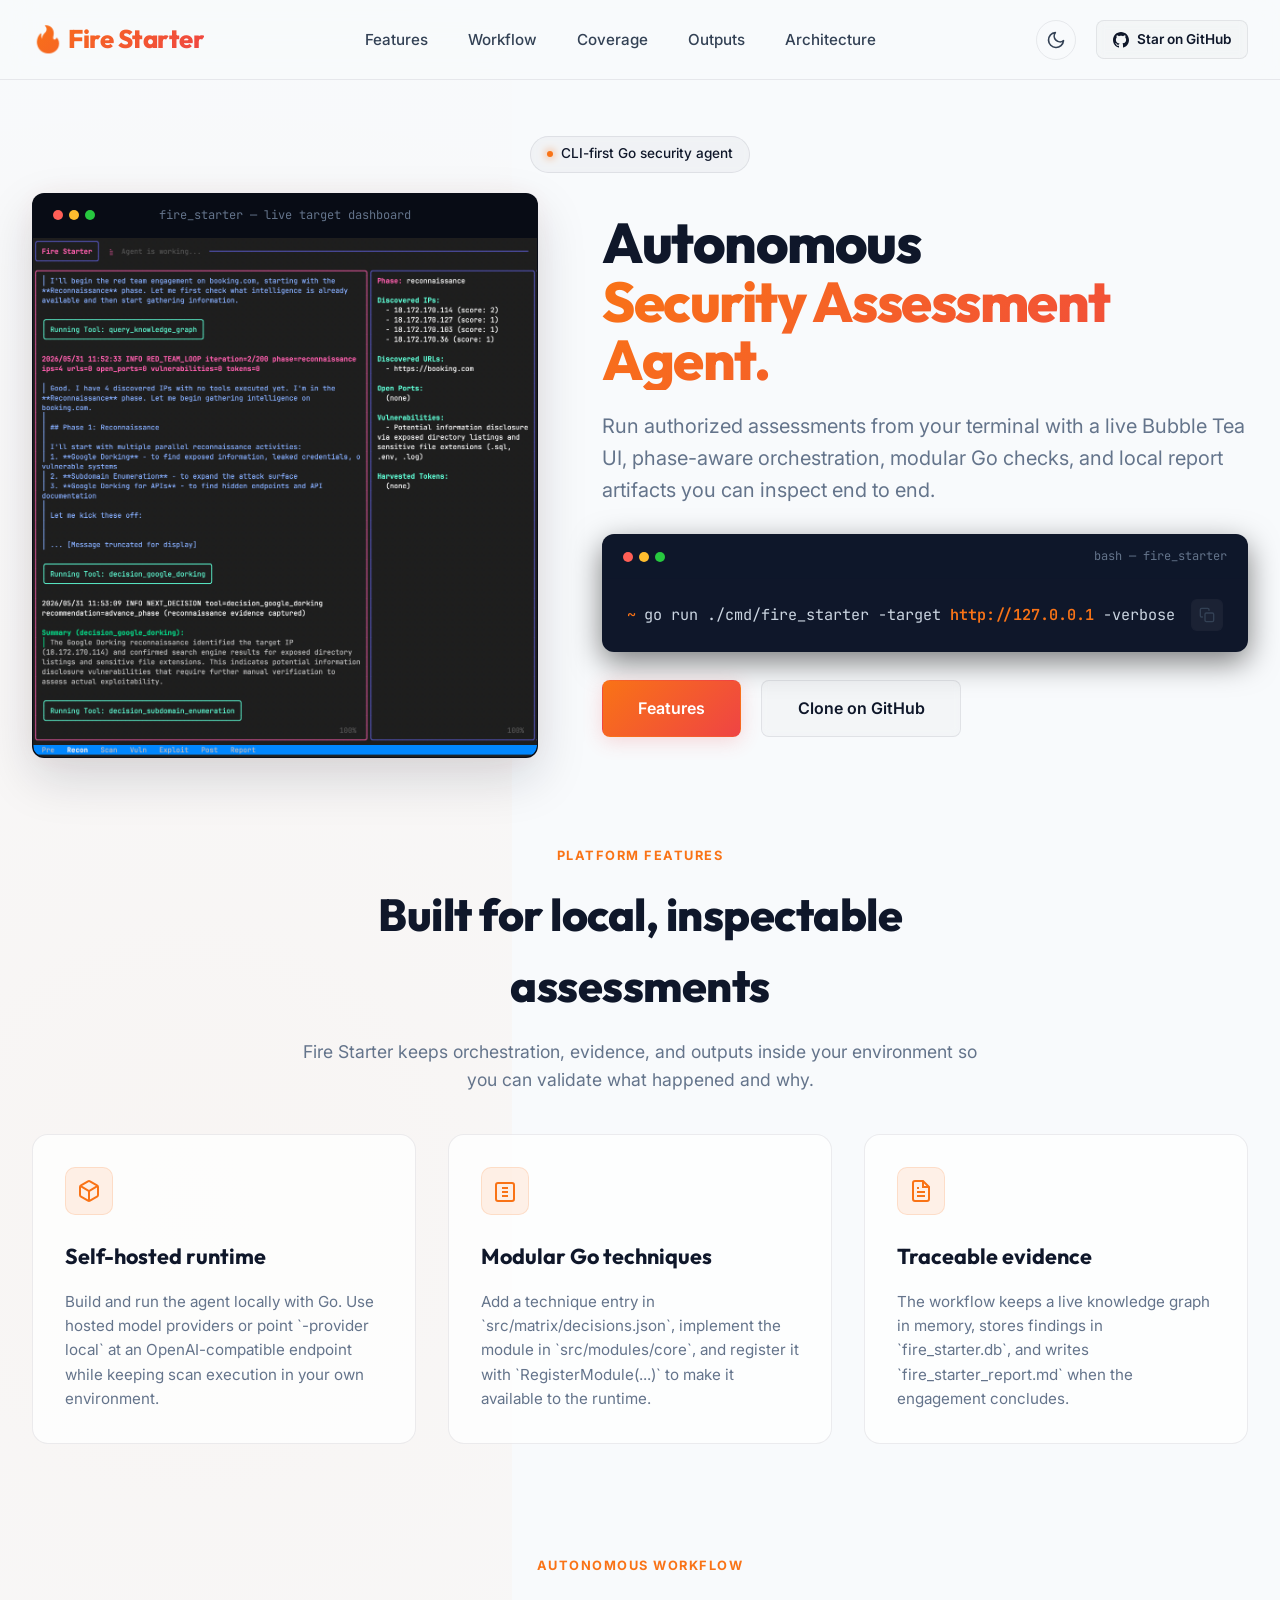
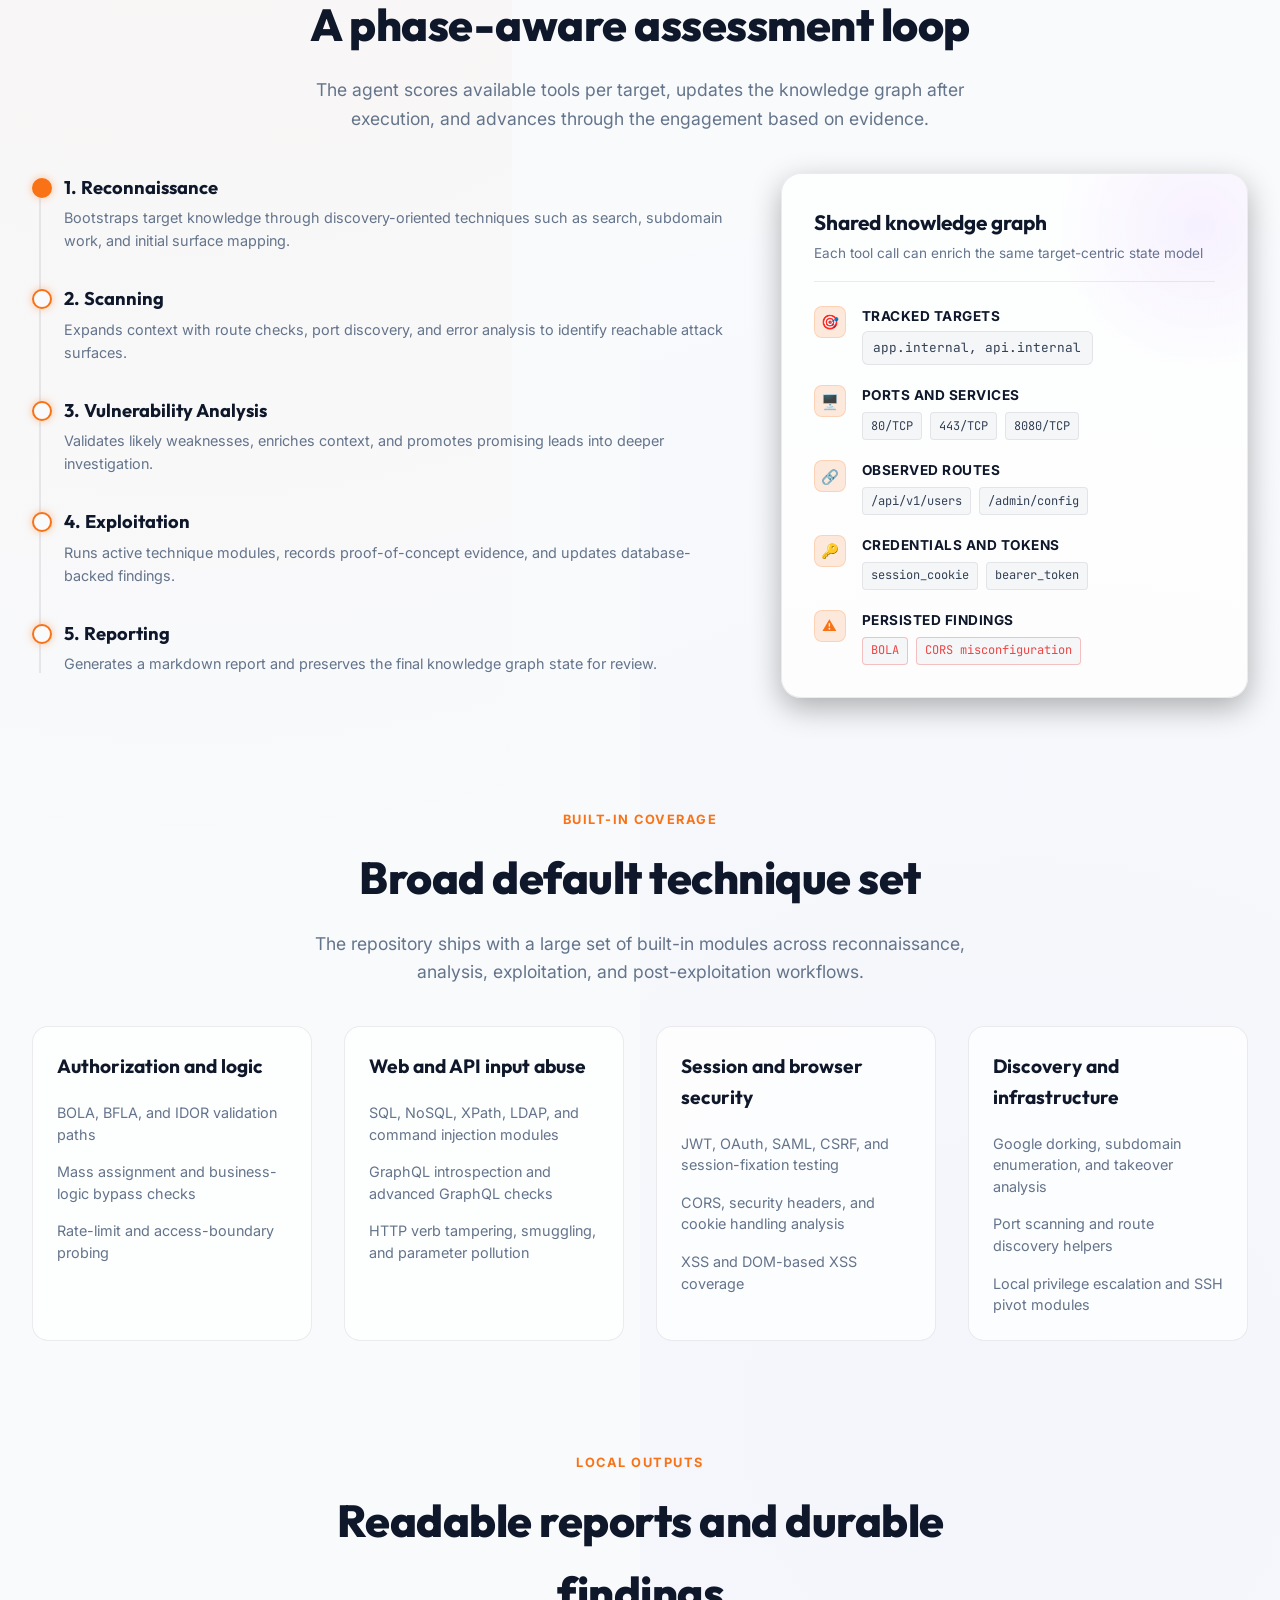
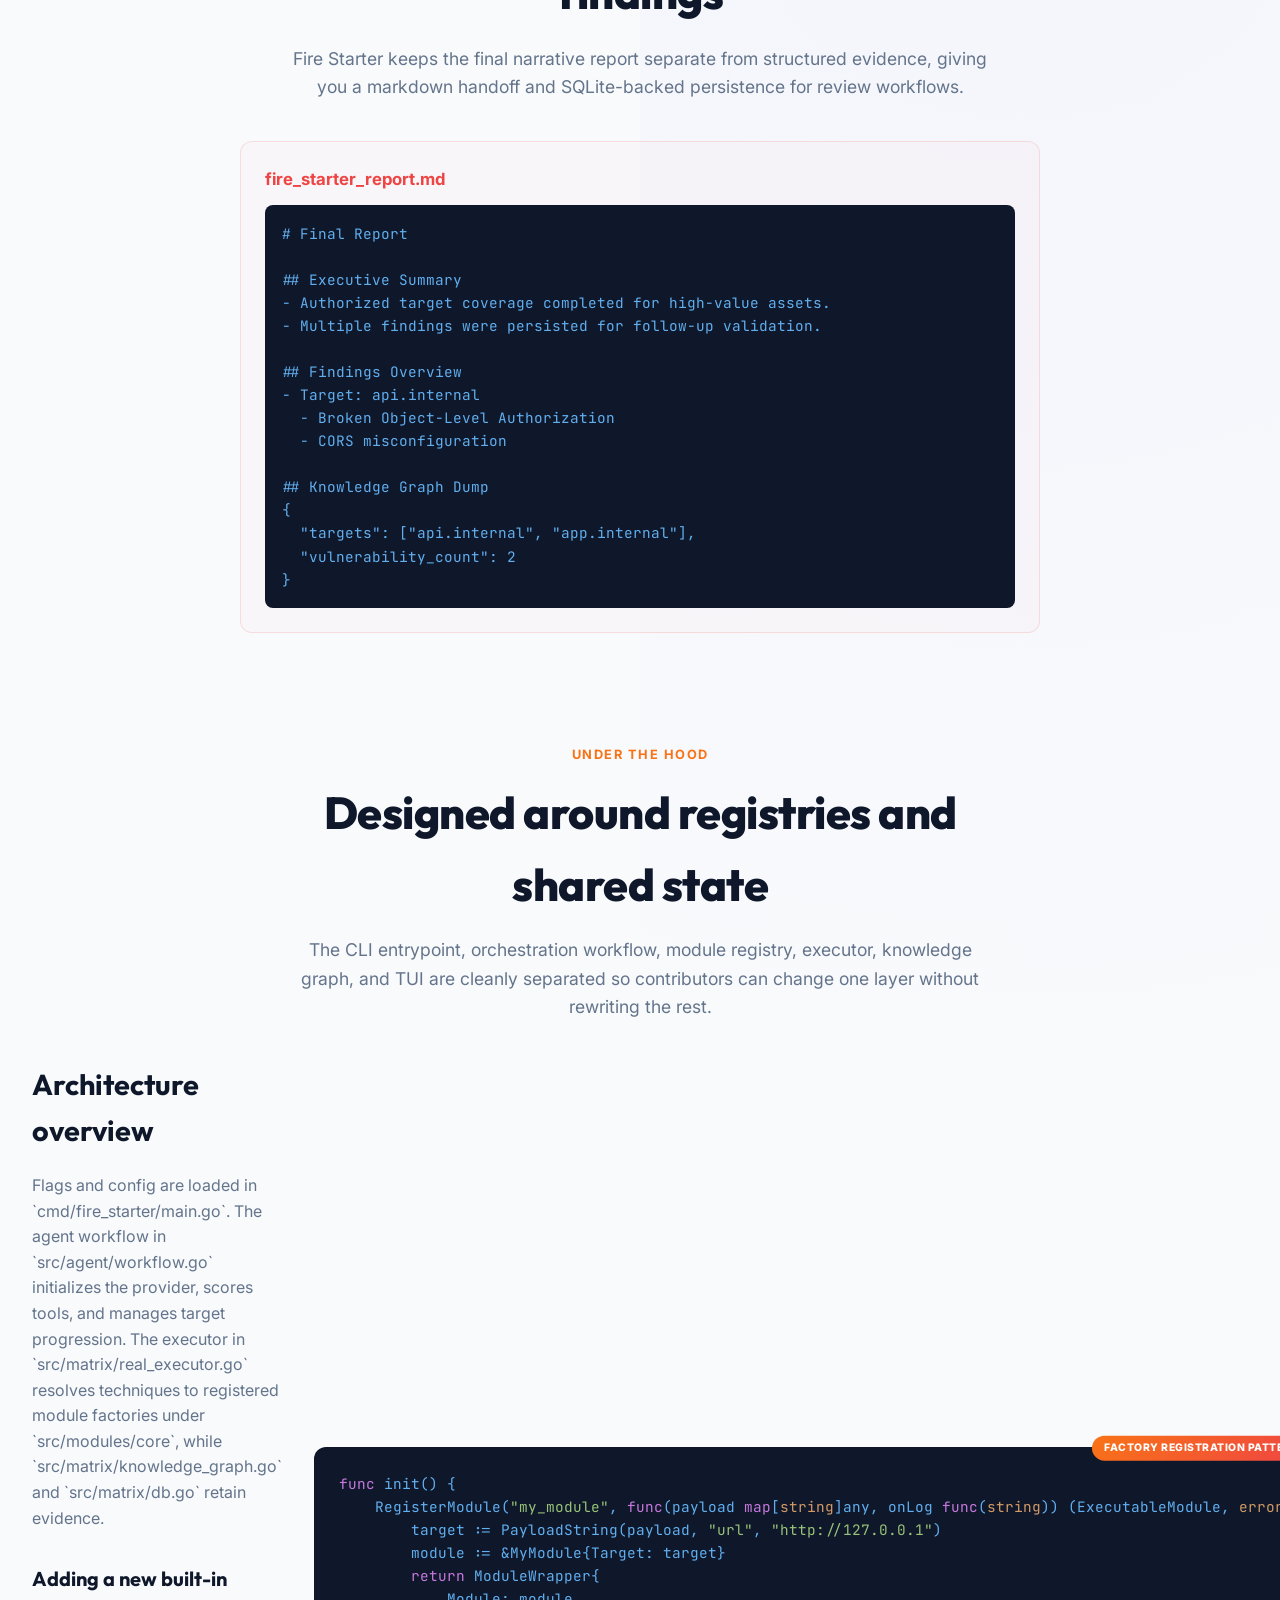
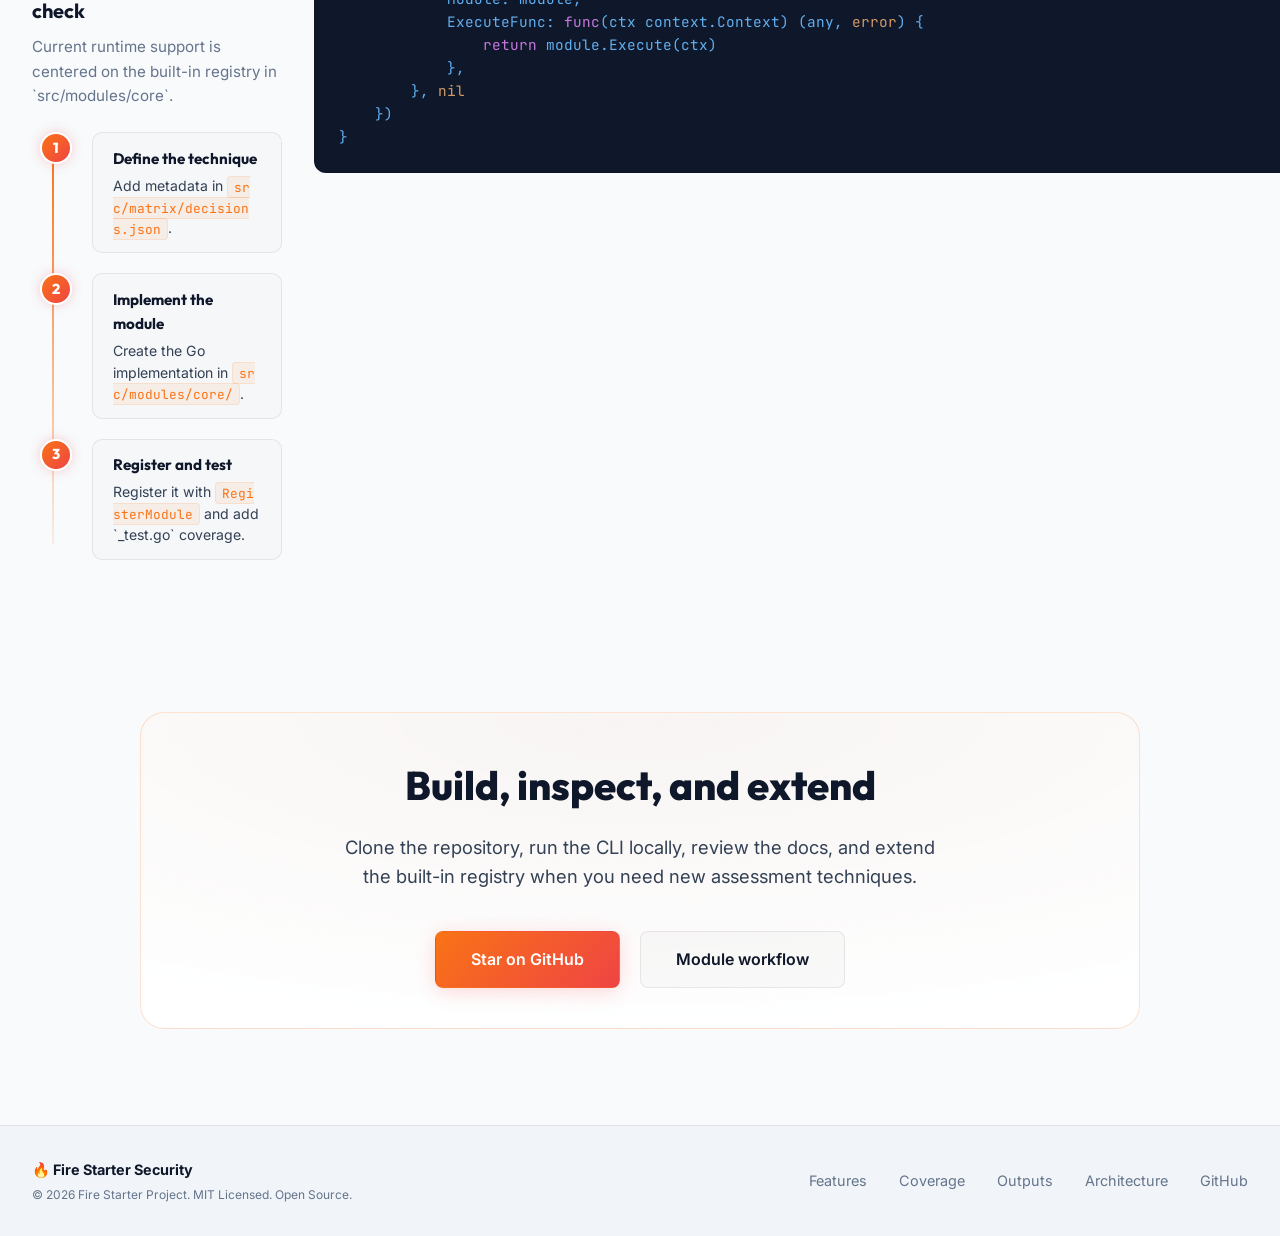
==== commit ea7dc8d6: "huge update to UI/UX and completed cookie jar/session management implementation" ====
--- a/website/index.html
+++ b/website/index.html
@@ -3,18 +3,16 @@
 <head>
     <meta charset="UTF-8">
     <meta name="viewport" content="width=device-width, initial-scale=1.0">
-    <title>Fire Starter | Open Source Autonomous Security Assessment Agent for Developers</title>
-    <meta name="description" content="A 100% open source, self-hosted autonomous security agent in Go. Scan perimeters, write modular checks in pure Go, and audit findings locally.">
+    <title>Fire Starter | Open Source Autonomous Security Assessment Agent</title>
+    <meta name="description" content="An open source Go-based autonomous security assessment agent with a live terminal UI, modular checks, SQLite-backed findings, and markdown reports.">
     <link rel="stylesheet" href="style.css">
     
-    <!-- Premium Fonts -->
     <link rel="preconnect" href="https://fonts.googleapis.com">
     <link rel="preconnect" href="https://fonts.gstatic.com" crossorigin>
     <link href="https://fonts.googleapis.com/css2?family=Inter:wght@400;500;600;700&family=Outfit:wght@600;700;800&family=JetBrains+Mono:wght@400;500;600&display=swap" rel="stylesheet">
 </head>
 <body>
 
-    <!-- Header Navigation -->
     <header id="nav-header">
         <nav>
             <a href="#" class="logo-container">
@@ -22,24 +20,20 @@
             </a>
             <ul class="nav-links">
                 <li><a href="#features">Features</a></li>
-                <li><a href="#loop">Pentesting Loop</a></li>
-                <li><a href="#coverage">Test Coverage</a></li>
-                <li><a href="#reports">Reports</a></li>
+                <li><a href="#loop">Workflow</a></li>
+                <li><a href="#coverage">Coverage</a></li>
+                <li><a href="#reports">Outputs</a></li>
                 <li><a href="#architecture">Architecture</a></li>
             </ul>
             <div class="nav-actions">
-                <!-- Theme Toggle Button -->
                 <button class="theme-toggle-btn" id="theme-toggle" aria-label="Toggle light/dark theme">
-                    <!-- Sun Icon (visible in Dark theme) -->
                     <svg class="sun-icon" width="20" height="20" viewBox="0 0 24 24" fill="none" stroke="currentColor" stroke-width="2" stroke-linecap="round" stroke-linejoin="round"><circle cx="12" cy="12" r="5"></circle><line x1="12" y1="1" x2="12" y2="3"></line><line x1="12" y1="21" x2="12" y2="23"></line><line x1="4.22" y1="4.22" x2="5.64" y2="5.64"></line><line x1="18.36" y1="18.36" x2="19.78" y2="19.78"></line><line x1="1" y1="12" x2="3" y2="12"></line><line x1="21" y1="12" x2="23" y2="12"></line><line x1="4.22" y1="19.78" x2="5.64" y2="18.36"></line><line x1="18.36" y1="5.64" x2="19.78" y2="4.22"></line></svg>
-                    <!-- Moon Icon (visible in Light theme) -->
                     <svg class="moon-icon" width="20" height="20" viewBox="0 0 24 24" fill="none" stroke="currentColor" stroke-width="2" stroke-linecap="round" stroke-linejoin="round"><path d="M21 12.79A9 9 0 1 1 11.21 3 7 7 0 0 0 21 12.79z"></path></svg>
                 </button>
                 <a href="https://github.com/damicoac/fire_starter/" target="_blank" class="btn btn-secondary nav-github-btn" style="padding: 0.5rem 1rem; font-size: 0.85rem; display: flex; align-items: center; gap: 0.5rem;">
                     <svg class="github-icon" width="16" height="16" viewBox="0 0 24 24" fill="currentColor"><path d="M12 0c-6.626 0-12 5.373-12 12 0 5.302 3.438 9.8 8.207 11.387.599.111.793-.261.793-.577v-2.234c-3.338.726-4.033-1.416-4.033-1.416-.546-1.387-1.333-1.756-1.333-1.756-1.089-.745.083-.729.083-.729 1.205.084 1.839 1.237 1.839 1.237 1.07 1.834 2.807 1.304 3.492.997.107-.775.418-1.305.762-1.604-2.665-.305-5.467-1.334-5.467-5.931 0-1.311.469-2.381 1.236-3.221-.124-.303-.535-1.524.117-3.176 0 0 1.008-.322 3.301 1.23.957-.266 1.983-.399 3.003-.404 1.02.005 2.047.138 3.006.404 2.291-1.552 3.297-1.23 3.297-1.23.653 1.653.242 2.874.118 3.176.77.84 1.235 1.911 1.235 3.221 0 4.609-2.807 5.624-5.479 5.921.43.372.823 1.102.823 2.222v3.293c0 .319.192.694.801.576 4.765-1.589 8.199-6.086 8.199-11.386 0-6.627-5.373-12-12-12z"/></svg>
                     <span>Star on GitHub</span>
                 </a>
-                <!-- Mobile Menu Hamburger Button -->
                 <button class="mobile-menu-toggle" id="mobile-menu-toggle" aria-label="Toggle mobile navigation">
                     <svg width="20" height="20" viewBox="0 0 24 24" fill="none" stroke="currentColor" stroke-width="2" stroke-linecap="round" stroke-linejoin="round">
                         <line x1="3" y1="6" x2="21" y2="6" class="line-1"></line>
@@ -52,18 +46,16 @@
     </header>
 
     <main>
-        <!-- Hero Section -->
         <section class="hero-section">
             <div class="hero-pill">
                 <span class="pulse-dot"></span>
-                <span>100% Free & Open Source Go Agent</span>
+                <span>CLI-first Go security agent</span>
             </div>
             <div class="hero-content">
                 <div class="hero-info">
-                    <h1>Open-Source, Autonomous<br><span class="gradient-text">Security Testing Agent.</span></h1>
-                    <p class="subtitle">An intelligent security agent in Go. Run it locally, inspect the source, and extend it with custom Go test modules. Complete privacy with local logs and zero telemetry.</p>
+                    <h1>Autonomous<br><span class="gradient-text">Security Assessment Agent.</span></h1>
+                    <p class="subtitle">Run authorized assessments from your terminal with a live Bubble Tea UI, phase-aware orchestration, modular Go checks, and local report artifacts you can inspect end to end.</p>
                     
-                    <!-- Terminal Command Box -->
                     <div class="terminal-container">
                         <div class="terminal-header">
                             <div class="terminal-dots">
@@ -77,7 +69,7 @@
                             <div class="terminal-line">
                                 <div class="terminal-command-wrapper">
                                     <span class="terminal-prompt">~</span>
-                                    <span class="terminal-command">go run ./cmd/fire_starter -config <span class="highlight">config.json</span></span>
+                                    <span class="terminal-command">go run ./cmd/fire_starter -target <span class="highlight">http://127.0.0.1</span> -verbose</span>
                                 </div>
                                 <button class="btn-copy-command" id="btn-copy-command" aria-label="Copy command">
                                     <svg class="copy-icon" width="16" height="16" viewBox="0 0 24 24" fill="none" stroke="currentColor" stroke-width="2" stroke-linecap="round" stroke-linejoin="round"><rect x="9" y="9" width="13" height="13" rx="2" ry="2"></rect><path d="M5 15H4a2 2 0 0 1-2-2V4a2 2 0 0 1 2-2h9a2 2 0 0 1 2 2v1"></path></svg>
@@ -92,7 +84,6 @@
                     </div>
                 </div>
 
-                <!-- Showcase Mockup Window -->
                 <div class="hero-dashboard-preview">
                     <div class="dashboard-window">
                         <div class="window-header">
@@ -101,7 +92,7 @@
                                 <span class="window-dot yellow"></span>
                                 <span class="window-dot green"></span>
                             </div>
-                            <span class="window-title">fire_starter — agent dashboard (reconnaissance phase)</span>
+                            <span class="window-title">fire_starter — live target dashboard</span>
                             <div class="window-dots-spacer" style="width: 42px;"></div>
                         </div>
                         <div class="window-body">
@@ -112,94 +103,86 @@
             </div>
         </section>
 
-        <!-- Features Grid Section (Outcome-Focused) -->
         <section id="features">
             <div class="section-header">
                 <span class="section-tag">Platform Features</span>
-                <h2 class="section-title">Designed for Developers & Engineers</h2>
-                <p class="section-subtitle">A command-line-driven, customizable security agent that runs inside your environment. Complete transparency, zero vendor lock-in.</p>
+                <h2 class="section-title">Built for local, inspectable assessments</h2>
+                <p class="section-subtitle">Fire Starter keeps orchestration, evidence, and outputs inside your environment so you can validate what happened and why.</p>
             </div>
 
             <div class="features-grid">
-                <!-- Feature 1: 100% Free & Open Source -->
                 <div class="feature-card">
                     <div class="feature-icon-wrapper">
                         <svg width="24" height="24" viewBox="0 0 24 24" fill="none" stroke="currentColor" stroke-width="2"><path d="M21 16V8a2 2 0 0 0-1-1.73l-7-4a2 2 0 0 0-2 0l-7 4A2 2 0 0 0 3 8v8a2 2 0 0 0 1 1.73l7 4a2 2 0 0 0 2 0l7-4A2 2 0 0 0 21 16z"></path><polyline points="3.27 6.96 12 12.01 20.73 6.96"></polyline><line x1="12" y1="22.08" x2="12" y2="12"></line></svg>
                     </div>
-                    <h3>100% Free & Self-Hosted</h3>
-                    <p>Run it locally with no accounts required. Run Fire Starter entirely on your laptop, private subnet, or CI/CD pipelines. No telemetry, no third-party cloud data access—your scans are kept completely private.</p>
-                </div>
-                <!-- Feature 2: Modular Construction -->
+                    <h3>Self-hosted runtime</h3>
+                    <p>Build and run the agent locally with Go. Use hosted model providers or point `-provider local` at an OpenAI-compatible endpoint while keeping scan execution in your own environment.</p>
+                </div>
                 <div class="feature-card">
                     <div class="feature-icon-wrapper">
                         <svg width="24" height="24" viewBox="0 0 24 24" fill="none" stroke="currentColor" stroke-width="2"><rect x="3" y="4" width="18" height="18" rx="2" ry="2"></rect><line x1="9" y1="9" x2="15" y2="9"></line><line x1="9" y1="13" x2="15" y2="13"></line><line x1="9" y1="17" x2="15" y2="17"></line></svg>
                     </div>
-                    <h3>Modular Construction</h3>
-                    <p>Designed to be extended in minutes. Add a technique definition to `decisions.json` and drop a Go file implementing the `ExecutableModule` interface inside `src/modules/community/`. The model's runloop handles routing automatically.</p>
-                </div>
-                <!-- Feature 3: Forensic Audit Logging -->
+                    <h3>Modular Go techniques</h3>
+                    <p>Add a technique entry in `src/matrix/decisions.json`, implement the module in `src/modules/core`, and register it with `RegisterModule(...)` to make it available to the runtime.</p>
+                </div>
                 <div class="feature-card">
                     <div class="feature-icon-wrapper">
                         <svg width="24" height="24" viewBox="0 0 24 24" fill="none" stroke="currentColor" stroke-width="2"><path d="M14 2H6a2 2 0 0 0-2 2v16a2 2 0 0 0 2 2h12a2 2 0 0 0 2-2V8z"></path><polyline points="14 2 14 8 20 8"></polyline><line x1="16" y1="13" x2="8" y2="13"></line><line x1="16" y1="17" x2="8" y2="17"></line><polyline points="10 9 9 9 8 9"></polyline></svg>
                     </div>
-                    <h3>Local Auditing & PoCs</h3>
-                    <p>No black box behavior. Fire Starter maintains an <strong>auditable list of all actions taken</strong>, logging all transitions, payloads, execution outputs, and reinforcement learning scores into structured local directories. Generates clean markdown proof-of-concepts with copy-pasteable curl commands.</p>
-                </div>
-            </div>
-        </section>
-
-        <!-- Pentesting Loop & Knowledge Graph Section -->
+                    <h3>Traceable evidence</h3>
+                    <p>The workflow keeps a live knowledge graph in memory, stores findings in `fire_starter.db`, and writes `fire_starter_report.md` when the engagement concludes.</p>
+                </div>
+            </div>
+        </section>
+
         <section id="loop">
             <div class="section-header">
-                <span class="section-tag">Autonomous Intelligence</span>
-                <h2 class="section-title">The Pentesting Phase Loop</h2>
-                <p class="section-subtitle">Watch how the agent dynamically cycles through standardized pentesting phases, actively constructing an interactive Knowledge Graph to plan its next pivots.</p>
+                <span class="section-tag">Autonomous Workflow</span>
+                <h2 class="section-title">A phase-aware assessment loop</h2>
+                <p class="section-subtitle">The agent scores available tools per target, updates the knowledge graph after execution, and advances through the engagement based on evidence.</p>
             </div>
 
             <div class="pipeline-layout">
-                <!-- Timeline of Phases -->
                 <div class="phases-timeline">
                     <div class="timeline-step active">
                         <h4>1. Reconnaissance</h4>
-                        <p>Leverages Google Dorking and subdomain enumeration to map host boundaries and passive footprints.</p>
+                        <p>Bootstraps target knowledge through discovery-oriented techniques such as search, subdomain work, and initial surface mapping.</p>
                     </div>
                     <div class="timeline-step">
-                        <h4>2. Scanning & Enumeration</h4>
-                        <p>Crawls routes, scans exposed ports, and analyzes application HTTP error responses to discover active vectors.</p>
+                        <h4>2. Scanning</h4>
+                        <p>Expands context with route checks, port discovery, and error analysis to identify reachable attack surfaces.</p>
                     </div>
                     <div class="timeline-step">
                         <h4>3. Vulnerability Analysis</h4>
-                        <p>Probes function and object authorization states (BOLA, IDOR, BFLA) and parses API configuration limits.</p>
+                        <p>Validates likely weaknesses, enriches context, and promotes promising leads into deeper investigation.</p>
                     </div>
                     <div class="timeline-step">
                         <h4>4. Exploitation</h4>
-                        <p>Injects active payloads targeting injection flaws (SQL, command, LDAP), JWT key validation, and CORS wildcard leakage.</p>
+                        <p>Runs active technique modules, records proof-of-concept evidence, and updates database-backed findings.</p>
                     </div>
                     <div class="timeline-step">
-                        <h4>5. Post-Exploitation & Reporting</h4>
-                        <p>Validates lateral pivots, analyzes local privilege boundaries, and generates structured markdown POC proof logs.</p>
-                    </div>
-                </div>
-
-                <!-- Knowledge Graph Card -->
+                        <h4>5. Reporting</h4>
+                        <p>Generates a markdown report and preserves the final knowledge graph state for review.</p>
+                    </div>
+                </div>
+
                 <div class="knowledge-graph-card">
                     <div class="graph-header">
-                        <h3>Dynamic Knowledge Graph</h3>
-                        <p>Centralized state updated after each tool execution</p>
+                        <h3>Shared knowledge graph</h3>
+                        <p>Each tool call can enrich the same target-centric state model</p>
                     </div>
                     <div class="graph-items">
                         <div class="graph-item">
-                            <div class="graph-item-icon">🌐</div>
-                            <div class="graph-item-content">
-                                <div class="graph-item-title">Base Target Domain</div>
-                                <div class="graph-item-value">sandbox.local</div>
+                            <div class="graph-item-icon">🎯</div>
+                            <div class="graph-item-content">
+                                <div class="graph-item-title">Tracked Targets</div>
+                                <div class="graph-item-value">app.internal, api.internal</div>
                             </div>
                         </div>
                         <div class="graph-item">
                             <div class="graph-item-icon">🖥️</div>
                             <div class="graph-item-content">
-                                <div class="graph-item-title">Discovered IPs & Ports</div>
-                                <div class="graph-item-value">192.168.1.102</div>
+                                <div class="graph-item-title">Ports and services</div>
                                 <div class="graph-item-pills">
                                     <span class="graph-item-pill">80/TCP</span>
                                     <span class="graph-item-pill">443/TCP</span>
@@ -210,9 +193,9 @@
                         <div class="graph-item">
                             <div class="graph-item-icon">🔗</div>
                             <div class="graph-item-content">
-                                <div class="graph-item-title">Mapped API Endpoints</div>
+                                <div class="graph-item-title">Observed routes</div>
                                 <div class="graph-item-pills">
-                                    <span class="graph-item-pill">/api/v1/users/login</span>
+                                    <span class="graph-item-pill">/api/v1/users</span>
                                     <span class="graph-item-pill">/admin/config</span>
                                 </div>
                             </div>
@@ -220,177 +203,157 @@
                         <div class="graph-item">
                             <div class="graph-item-icon">🔑</div>
                             <div class="graph-item-content">
-                                <div class="graph-item-title">Harvested Tokens & Context</div>
+                                <div class="graph-item-title">Credentials and tokens</div>
                                 <div class="graph-item-pills">
                                     <span class="graph-item-pill">session_cookie</span>
-                                    <span class="graph-item-pill">bearer_jwt_auth</span>
+                                    <span class="graph-item-pill">bearer_token</span>
                                 </div>
                             </div>
                         </div>
                         <div class="graph-item">
                             <div class="graph-item-icon">⚠️</div>
                             <div class="graph-item-content">
-                                <div class="graph-item-title">Vulnerabilities Registered</div>
+                                <div class="graph-item-title">Persisted findings</div>
                                 <div class="graph-item-pills">
-                                    <span class="graph-item-pill danger">Broken Object Auth (BOLA)</span>
-                                    <span class="graph-item-pill danger">CORS Origin Leak</span>
-                                </div>
-                            </div>
-                        </div>
-                    </div>
-                </div>
-            </div>
-        </section>
-
-        <!-- Test Coverage Section (What it tests for) -->
+                                    <span class="graph-item-pill danger">BOLA</span>
+                                    <span class="graph-item-pill danger">CORS misconfiguration</span>
+                                </div>
+                            </div>
+                        </div>
+                    </div>
+                </div>
+            </div>
+        </section>
+
         <section id="coverage" class="card-glass-wrapper">
             <div class="section-header">
-                <span class="section-tag">Test Scope</span>
-                <h2 class="section-title">Extensible Out-Of-The-Box Coverage</h2>
-                <p class="section-subtitle">Fire Starter provides over 30 default modules covering critical vectors. You can write your own community modules to probe custom endpoints.</p>
+                <span class="section-tag">Built-in Coverage</span>
+                <h2 class="section-title">Broad default technique set</h2>
+                <p class="section-subtitle">The repository ships with a large set of built-in modules across reconnaissance, analysis, exploitation, and post-exploitation workflows.</p>
             </div>
 
             <div class="coverage-layout">
                 <div class="coverage-grid">
                     <div class="coverage-card">
-                        <h4>🔑 API Authorization & Logic</h4>
+                        <h4>Authorization and logic</h4>
                         <ul>
-                            <li><strong>Broken Object-Level Authorization (BOLA):</strong> Validates resource isolation across active API paths.</li>
-                            <li><strong>Broken Function-Level Authorization (BFLA):</strong> Tests access boundary controls between varying privilege tiers.</li>
-                            <li><strong>Insecure Direct Object References (IDOR):</strong> Probes resource parameters for traversal vulnerabilities.</li>
+                            <li>BOLA, BFLA, and IDOR validation paths</li>
+                            <li>Mass assignment and business-logic bypass checks</li>
+                            <li>Rate-limit and access-boundary probing</li>
                         </ul>
                     </div>
                     <div class="coverage-card">
-                        <h4>🌐 CORS & Headers Sanitization</h4>
+                        <h4>Web and API input abuse</h4>
                         <ul>
-                            <li><strong>Cross-Origin Access:</strong> Tests for wildcard CORS leaks allowing credential exposures.</li>
-                            <li><strong>Header Integrity:</strong> Verifies caching setups, HSTS, and frame protection headers.</li>
-                            <li><strong>CRLF Injection:</strong> Audits header inputs against carriage return/line feed control insertions.</li>
+                            <li>SQL, NoSQL, XPath, LDAP, and command injection modules</li>
+                            <li>GraphQL introspection and advanced GraphQL checks</li>
+                            <li>HTTP verb tampering, smuggling, and parameter pollution</li>
                         </ul>
                     </div>
                     <div class="coverage-card">
-                        <h4>🛡️ Data Injection Control</h4>
+                        <h4>Session and browser security</h4>
                         <ul>
-                            <li><strong>SQL/NoSQL Audits:</strong> Evaluates database inputs against query manipulation testing.</li>
-                            <li><strong>GraphQL Introspection:</strong> Checks endpoint queries for schema dump exposures.</li>
-                            <li><strong>LDAP and Shell Inputs:</strong> Runs active probing against back-end command triggers.</li>
+                            <li>JWT, OAuth, SAML, CSRF, and session-fixation testing</li>
+                            <li>CORS, security headers, and cookie handling analysis</li>
+                            <li>XSS and DOM-based XSS coverage</li>
                         </ul>
                     </div>
                     <div class="coverage-card">
-                        <h4>🍪 Auth & Session Hygiene</h4>
+                        <h4>Discovery and infrastructure</h4>
                         <ul>
-                            <li><strong>JWT Secret Validation:</strong> Verifies signature algorithms and key strength setups.</li>
-                            <li><strong>Cross-Site Request Forgery (CSRF):</strong> Audits state-modifying requests for secure token mandates.</li>
-                            <li><strong>Cookie Safety Parameters:</strong> Scans cookie definitions for Secure, HttpOnly, and SameSite tags.</li>
+                            <li>Google dorking, subdomain enumeration, and takeover analysis</li>
+                            <li>Port scanning and route discovery helpers</li>
+                            <li>Local privilege escalation and SSH pivot modules</li>
                         </ul>
                     </div>
                 </div>
             </div>
         </section>
 
-        <!-- Actionable Reports Section (Report output presentation) -->
         <section id="reports">
             <div class="section-header">
-                <span class="section-tag">Local Reports</span>
-                <h2 class="section-title">Actionable Proof-of-Concepts</h2>
-                <p class="section-subtitle">No proprietary SaaS dashboards. Fire Starter dumps readable markdown reports with copy-pasteable curl commands straight to your terminal and local directories, so you can debug vulnerabilities instantly.</p>
+                <span class="section-tag">Local Outputs</span>
+                <h2 class="section-title">Readable reports and durable findings</h2>
+                <p class="section-subtitle">Fire Starter keeps the final narrative report separate from structured evidence, giving you a markdown handoff and SQLite-backed persistence for review workflows.</p>
             </div>
 
             <div class="report-demo-preview">
                 <div class="report-card">
                     <div class="report-card-title">
-                        <span>⚠️ High Vulnerability Verified: CORS Origin Leakage</span>
+                        <span>fire_starter_report.md</span>
                     </div>
                     <div class="report-markdown">
-<pre style="background: transparent; border: none; padding: 0; color: #f8fafc;"><code style="color: #61afef;"># Actionable CORS Replication PoC
-
-**Vulnerability:** CORS Wildcard Policy with Credentials Allowed
-**Target Domain:** dev.sandbox.local
-**Severity:** High
-
-To replicate validation, execute this curl command:
-<span style="color: #e5c07b;">curl -i -X OPTIONS "https://dev.sandbox.local/api/sensitive" \
-  -H "Origin: https://malicious-attacker.xyz" \
-  -H "Access-Control-Request-Method: GET"</span>
-
-**Expected Response headers confirming flaw:**
-Access-Control-Allow-Origin: https://malicious-attacker.xyz
-Access-Control-Allow-Credentials: true</code></pre>
-                    </div>
-                </div>
-            </div>
-        </section>
-
-
-        <!-- Technical Architecture Overview Section -->
+<pre style="background: transparent; border: none; padding: 0; color: #f8fafc;"><code style="color: #61afef;"># Final Report
+
+## Executive Summary
+- Authorized target coverage completed for high-value assets.
+- Multiple findings were persisted for follow-up validation.
+
+## Findings Overview
+- Target: api.internal
+  - Broken Object-Level Authorization
+  - CORS misconfiguration
+
+## Knowledge Graph Dump
+{
+  "targets": ["api.internal", "app.internal"],
+  "vulnerability_count": 2
+}</code></pre>
+                    </div>
+                </div>
+            </div>
+        </section>
+
         <section id="architecture">
             <div class="section-header">
                 <span class="section-tag">Under the Hood</span>
-                <h2 class="section-title">Extend with Go Modules</h2>
-                <p class="section-subtitle">Adding custom scanning checks is simple. Fire Starter decouples agent decision-making from test execution, allowing developers to plug in custom Go modules.</p>
+                <h2 class="section-title">Designed around registries and shared state</h2>
+                <p class="section-subtitle">The CLI entrypoint, orchestration workflow, module registry, executor, knowledge graph, and TUI are cleanly separated so contributors can change one layer without rewriting the rest.</p>
             </div>
 
             <div class="tech-architecture">
                 <div class="tech-details">
-                    <h3>Modular Architecture Overview</h3>
-                    <p>Fire Starter separates the autonomous reasoning loop from raw security actions. The agent decides <em>what</em> techniques to execute based on active knowledge graph metrics, while stateless, isolated Go modules carry out the <em>how</em>. This decoupling ensures custom test modules remain completely side-effect free and decoupled from LLM routing logic.</p>
+                    <h3>Architecture overview</h3>
+                    <p>Flags and config are loaded in `cmd/fire_starter/main.go`. The agent workflow in `src/agent/workflow.go` initializes the provider, scores tools, and manages target progression. The executor in `src/matrix/real_executor.go` resolves techniques to registered module factories under `src/modules/core`, while `src/matrix/knowledge_graph.go` and `src/matrix/db.go` retain evidence.</p>
                     
-                    <h4 class="tech-steps-title">Workflow for Adding Checks</h4>
-                    <p class="tech-steps-intro">Extend the agent's capabilities in three simple steps:</p>
+                    <h4 class="tech-steps-title">Adding a new built-in check</h4>
+                    <p class="tech-steps-intro">Current runtime support is centered on the built-in registry in `src/modules/core`.</p>
                     
                     <div class="workflow-steps">
                         <div class="workflow-step">
                             <div class="step-badge">1</div>
                             <div class="step-body">
-                                <span class="step-title">Define the Technique</span>
-                                <span class="step-desc">Add the new security technique metadata entry to <code class="code-highlight">src/matrix/decisions.json</code>.</span>
+                                <span class="step-title">Define the technique</span>
+                                <span class="step-desc">Add metadata in <code class="code-highlight">src/matrix/decisions.json</code>.</span>
                             </div>
                         </div>
                         <div class="workflow-step">
                             <div class="step-badge">2</div>
                             <div class="step-body">
-                                <span class="step-title">Implement the Module</span>
-                                <span class="step-desc">Write a custom struct inheriting from <code class="code-highlight">BaseModule</code> that performs your scan or probe logic.</span>
+                                <span class="step-title">Implement the module</span>
+                                <span class="step-desc">Create the Go implementation in <code class="code-highlight">src/modules/core/</code>.</span>
                             </div>
                         </div>
                         <div class="workflow-step">
                             <div class="step-badge">3</div>
                             <div class="step-body">
-                                <span class="step-title">Register the Module</span>
-                                <span class="step-desc">Call <code class="code-highlight">RegisterModule</code> in your package's <code class="code-highlight">init()</code> function inside <code class="code-highlight">src/modules/core/</code> for automatic compilation and runtime registration.</span>
+                                <span class="step-title">Register and test</span>
+                                <span class="step-desc">Register it with <code class="code-highlight">RegisterModule</code> and add `_test.go` coverage.</span>
                             </div>
                         </div>
                     </div>
                 </div>
 
                 <div class="tech-code-container">
-                    <div class="tech-code-title">Module Registration</div>
-                    <pre style="background: transparent; border: none; padding: 0;"><code style="color: #61afef;"><span style="color: #c678dd;">package</span> core
-
-<span style="color: #5c6370;">// 1. Implement scanning probe</span>
-<span style="color: #c678dd;">type</span> MyCustomCheck <span style="color: #c678dd;">struct</span> {
-    BaseModule
-    Target <span style="color: #d19a66;">string</span>
-}
-
-<span style="color: #c678dd;">func</span> (m *MyCustomCheck) Execute(ctx context.Context) (any, <span style="color: #d19a66;">error</span>) {
-    <span style="color: #5c6370;">// Custom HTTP/network scanning logic here...</span>
-    m.RecordPoC(<span style="color: #d19a66;">nil</span>, <span style="color: #d19a66;">nil</span>, <span style="color: #98c379;">"Vulnerability verified!"</span>)
-    <span style="color: #c678dd;">return</span> map[<span style="color: #d19a66;">string</span>]any{<span style="color: #98c379;">"status"</span>: <span style="color: #98c379;">"vulnerable"</span>}, <span style="color: #d19a66;">nil</span>
-}
-
-<span style="color: #5c6370;">// 2. Register with runtime registry</span>
-<span style="color: #c678dd;">func</span> init() {
-    RegisterModule(<span style="color: #98c379;">"my_custom_check"</span>, <span style="color: #c678dd;">func</span>(
-        payload <span style="color: #c678dd;">map</span>[<span style="color: #d19a66;">string</span>]any,
-        onLog <span style="color: #c678dd;">func</span>(<span style="color: #d19a66;">string</span>),
-    ) (ExecutableModule, <span style="color: #d19a66;">error</span>) {
+                    <div class="tech-code-title">Factory registration pattern</div>
+                    <pre style="background: transparent; border: none; padding: 0;"><code style="color: #61afef;"><span style="color: #c678dd;">func</span> init() {
+    RegisterModule(<span style="color: #98c379;">"my_module"</span>, <span style="color: #c678dd;">func</span>(payload <span style="color: #c678dd;">map</span>[<span style="color: #d19a66;">string</span>]any, onLog <span style="color: #c678dd;">func</span>(<span style="color: #d19a66;">string</span>)) (ExecutableModule, <span style="color: #d19a66;">error</span>) {
         target := PayloadString(payload, <span style="color: #98c379;">"url"</span>, <span style="color: #98c379;">"http://127.0.0.1"</span>)
-        tester := &amp;MyCustomCheck{Target: target}
+        module := &amp;MyModule{Target: target}
         <span style="color: #c678dd;">return</span> ModuleWrapper{
-            Module: tester,
+            Module: module,
             ExecuteFunc: <span style="color: #c678dd;">func</span>(ctx context.Context) (any, <span style="color: #d19a66;">error</span>) {
-                <span style="color: #c678dd;">return</span> tester.Execute(ctx)
+                <span style="color: #c678dd;">return</span> module.Execute(ctx)
             },
         }, <span style="color: #d19a66;">nil</span>
     })
@@ -399,20 +362,18 @@
             </div>
         </section>
 
-        <!-- Bottom CTA -->
         <section class="cta-banner">
             <div class="cta-card">
-                <h2>Build, Inspect, & Extend</h2>
-                <p>Fire Starter is open source, licensed under MIT, and runs entirely local. Clone the code, read the decisions loop, and contribute custom modules to the community.</p>
+                <h2>Build, inspect, and extend</h2>
+                <p>Clone the repository, run the CLI locally, review the docs, and extend the built-in registry when you need new assessment techniques.</p>
                 <div class="hero-actions" style="margin-top: 2rem;">
                     <a href="https://github.com/damicoac/fire_starter/" target="_blank" class="btn btn-primary">Star on GitHub</a>
-                    <a href="#architecture" class="btn btn-secondary">Writing Modules Guide</a>
+                    <a href="#architecture" class="btn btn-secondary">Module workflow</a>
                 </div>
             </div>
         </section>
     </main>
 
-    <!-- Footer -->
     <footer>
         <div class="footer-content">
             <div class="footer-copyright">
@@ -421,15 +382,14 @@
             </div>
             <div class="footer-links">
                 <a href="#features">Features</a>
-                <a href="#coverage">Test Coverage</a>
-                <a href="#reports">Reports</a>
+                <a href="#coverage">Coverage</a>
+                <a href="#reports">Outputs</a>
                 <a href="#architecture">Architecture</a>
                 <a href="https://github.com/damicoac/fire_starter/" target="_blank">GitHub</a>
             </div>
         </div>
     </footer>
 
-    <!-- Script File -->
     <script src="script.js"></script>
 </body>
-</html>+</html>
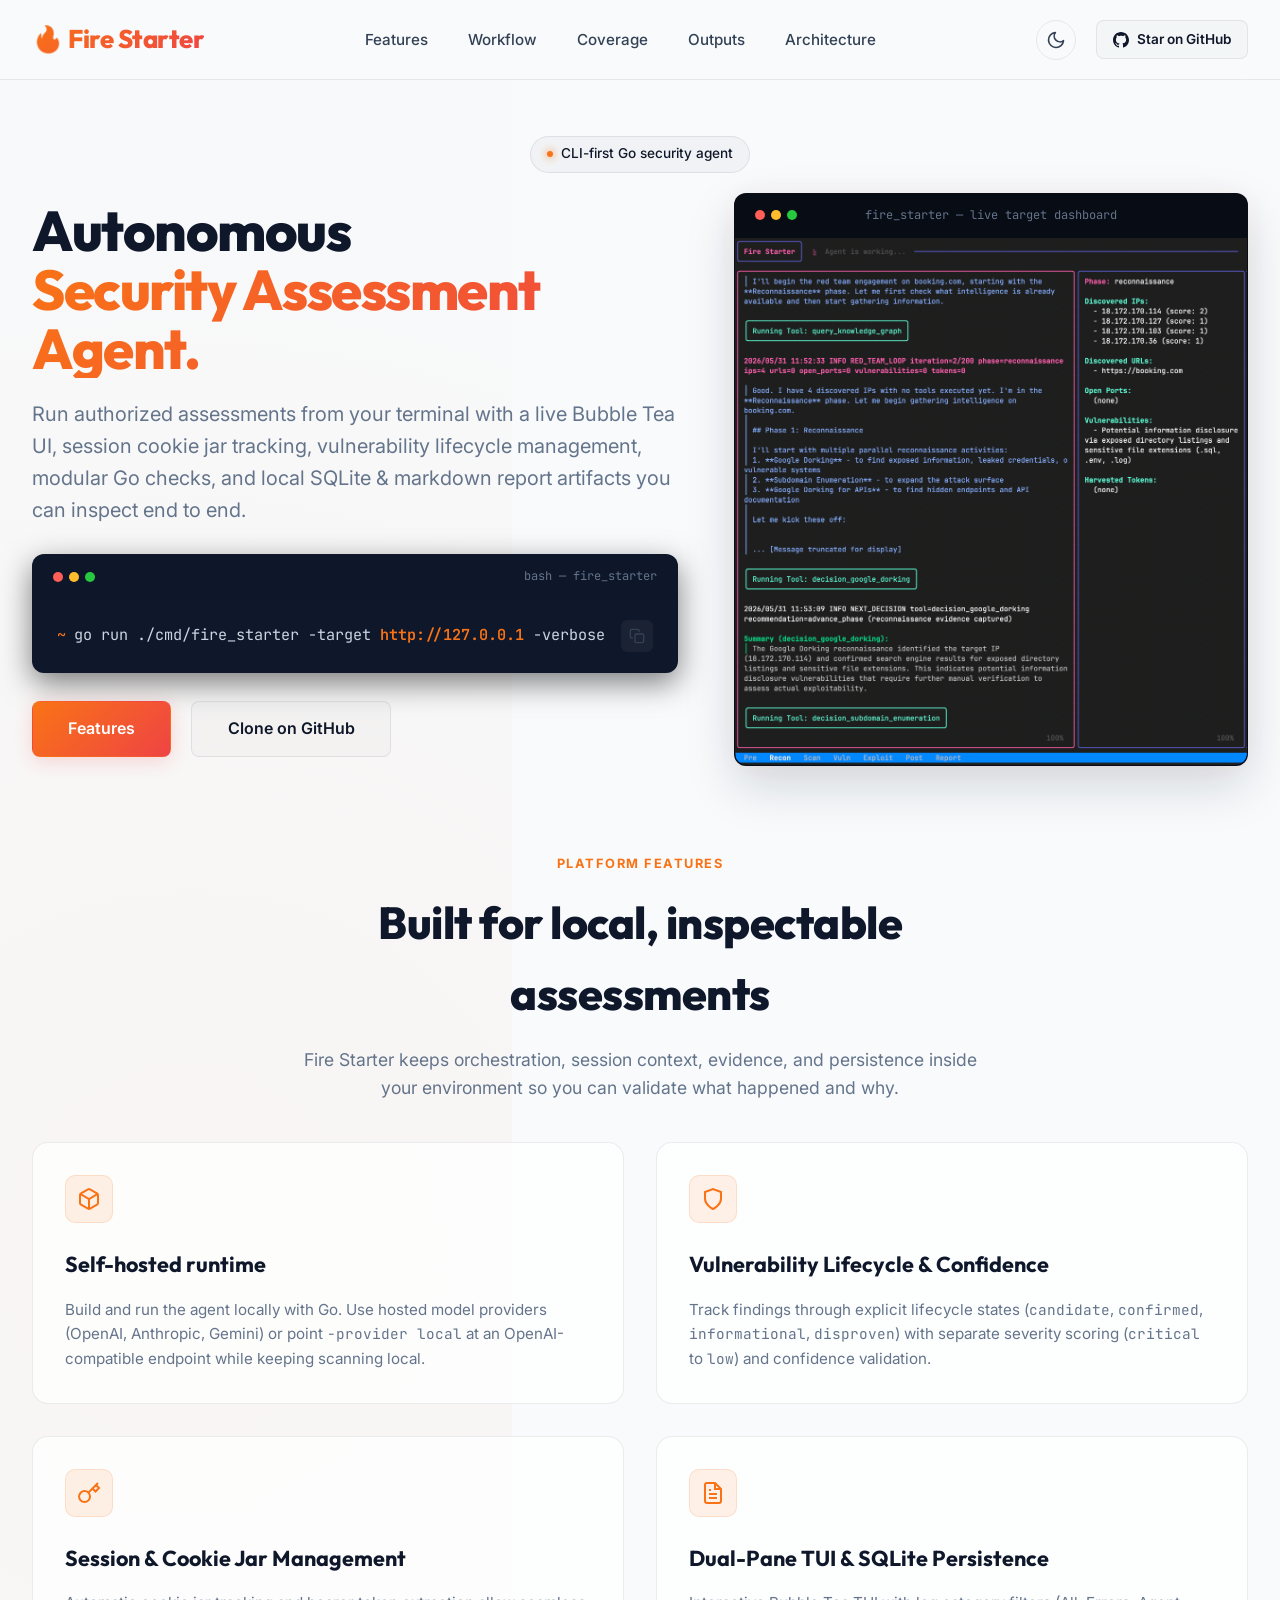
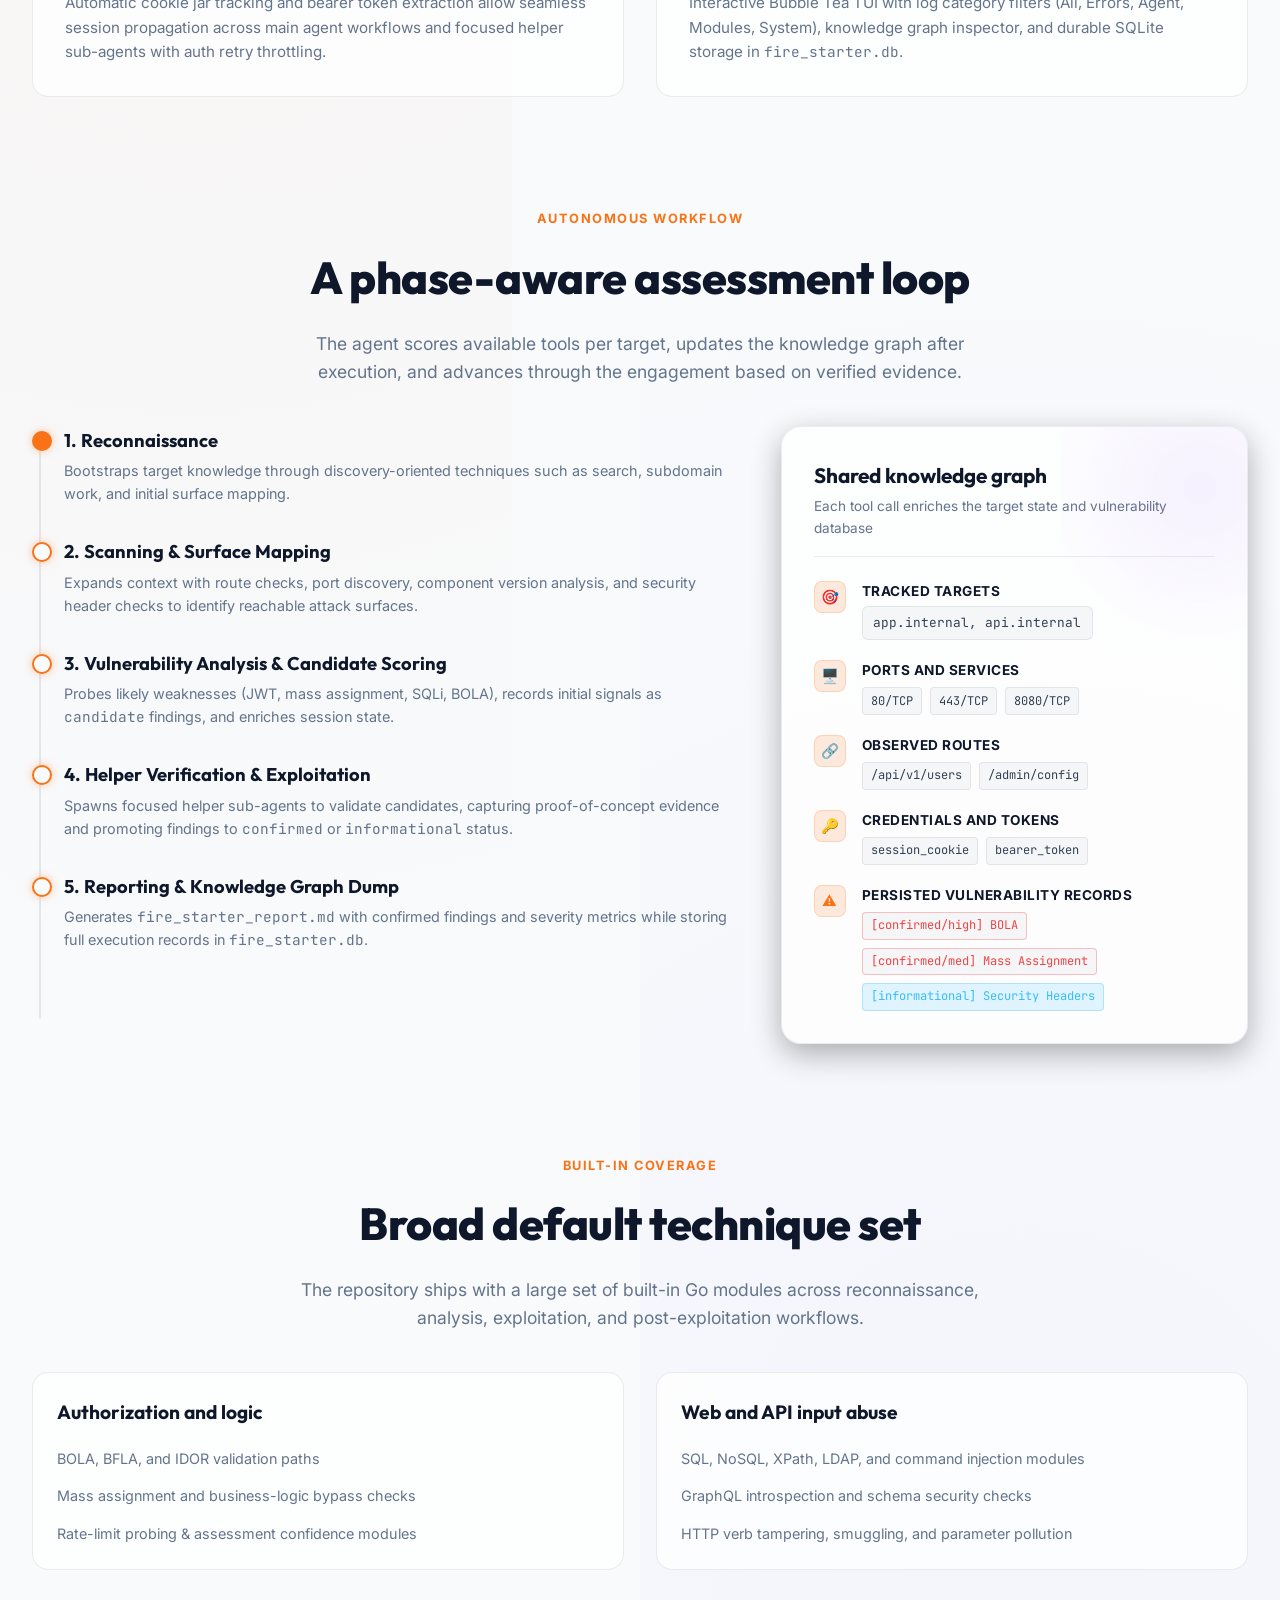
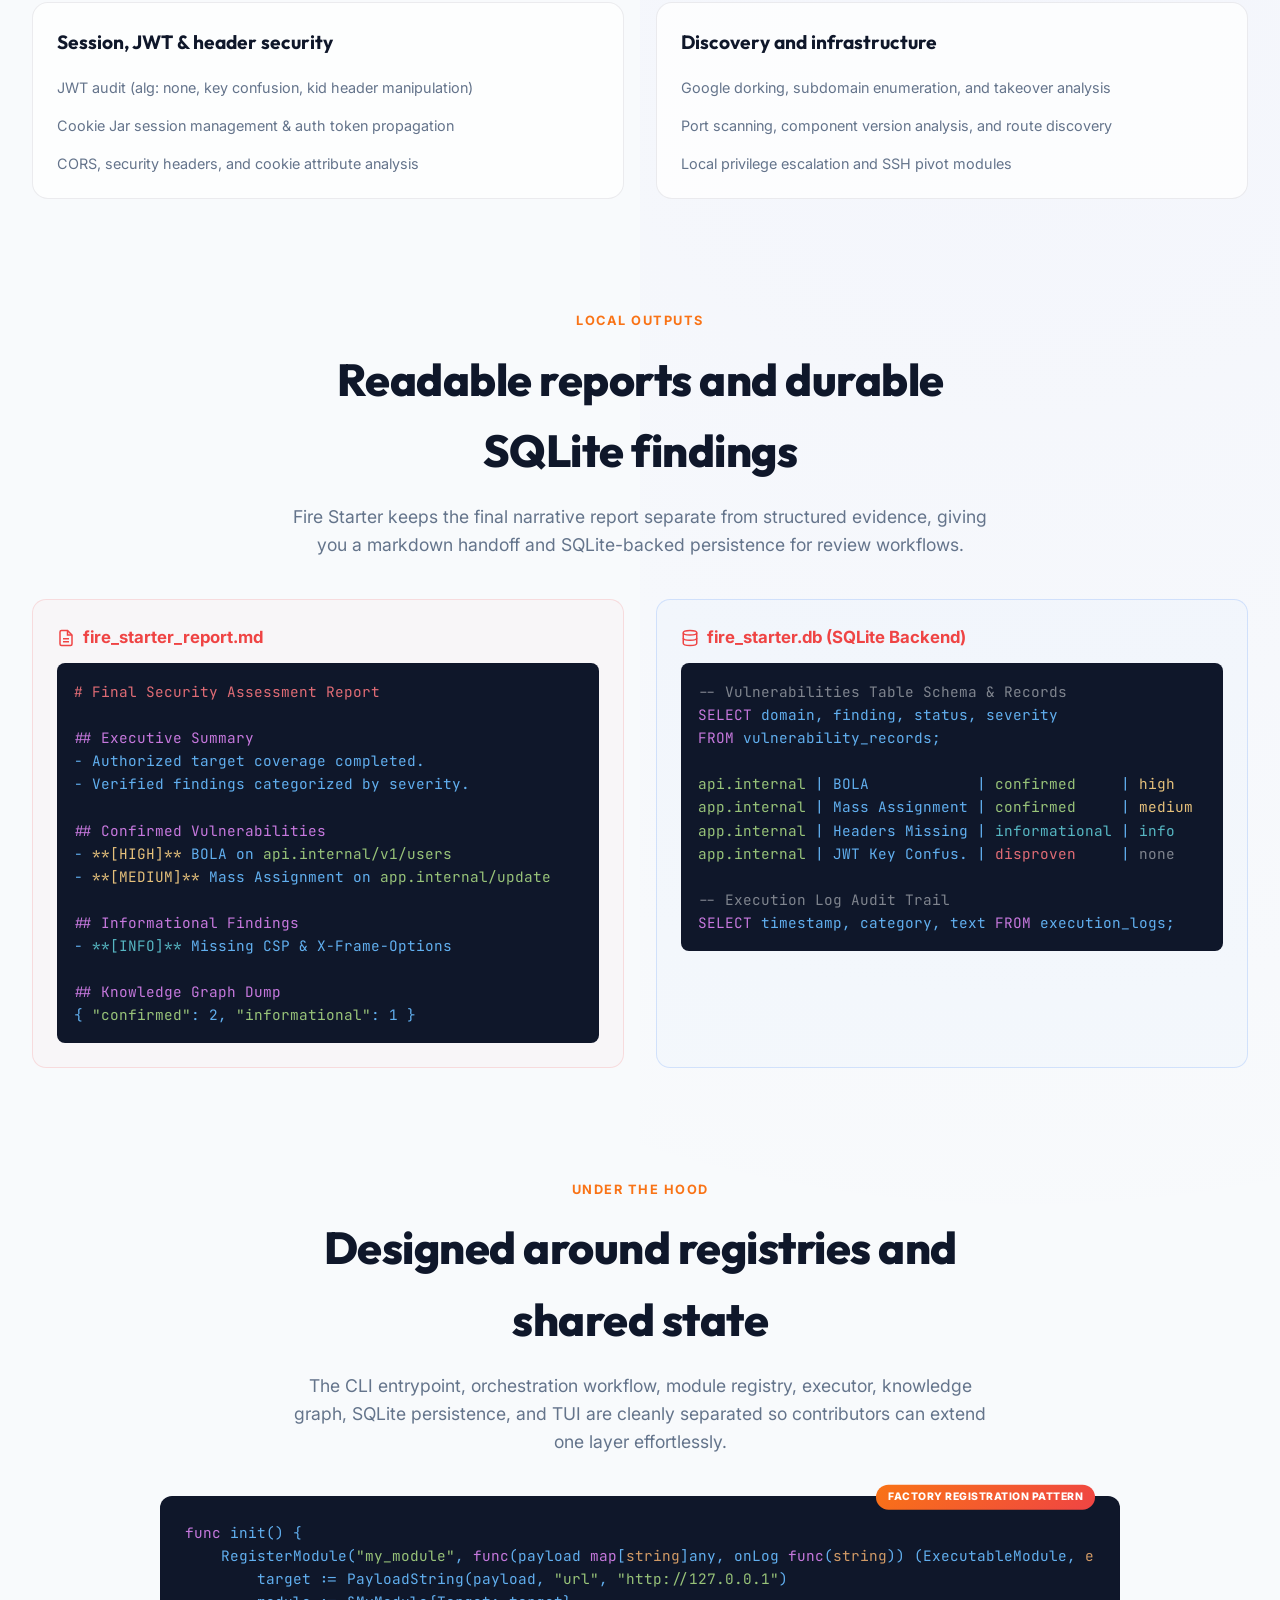
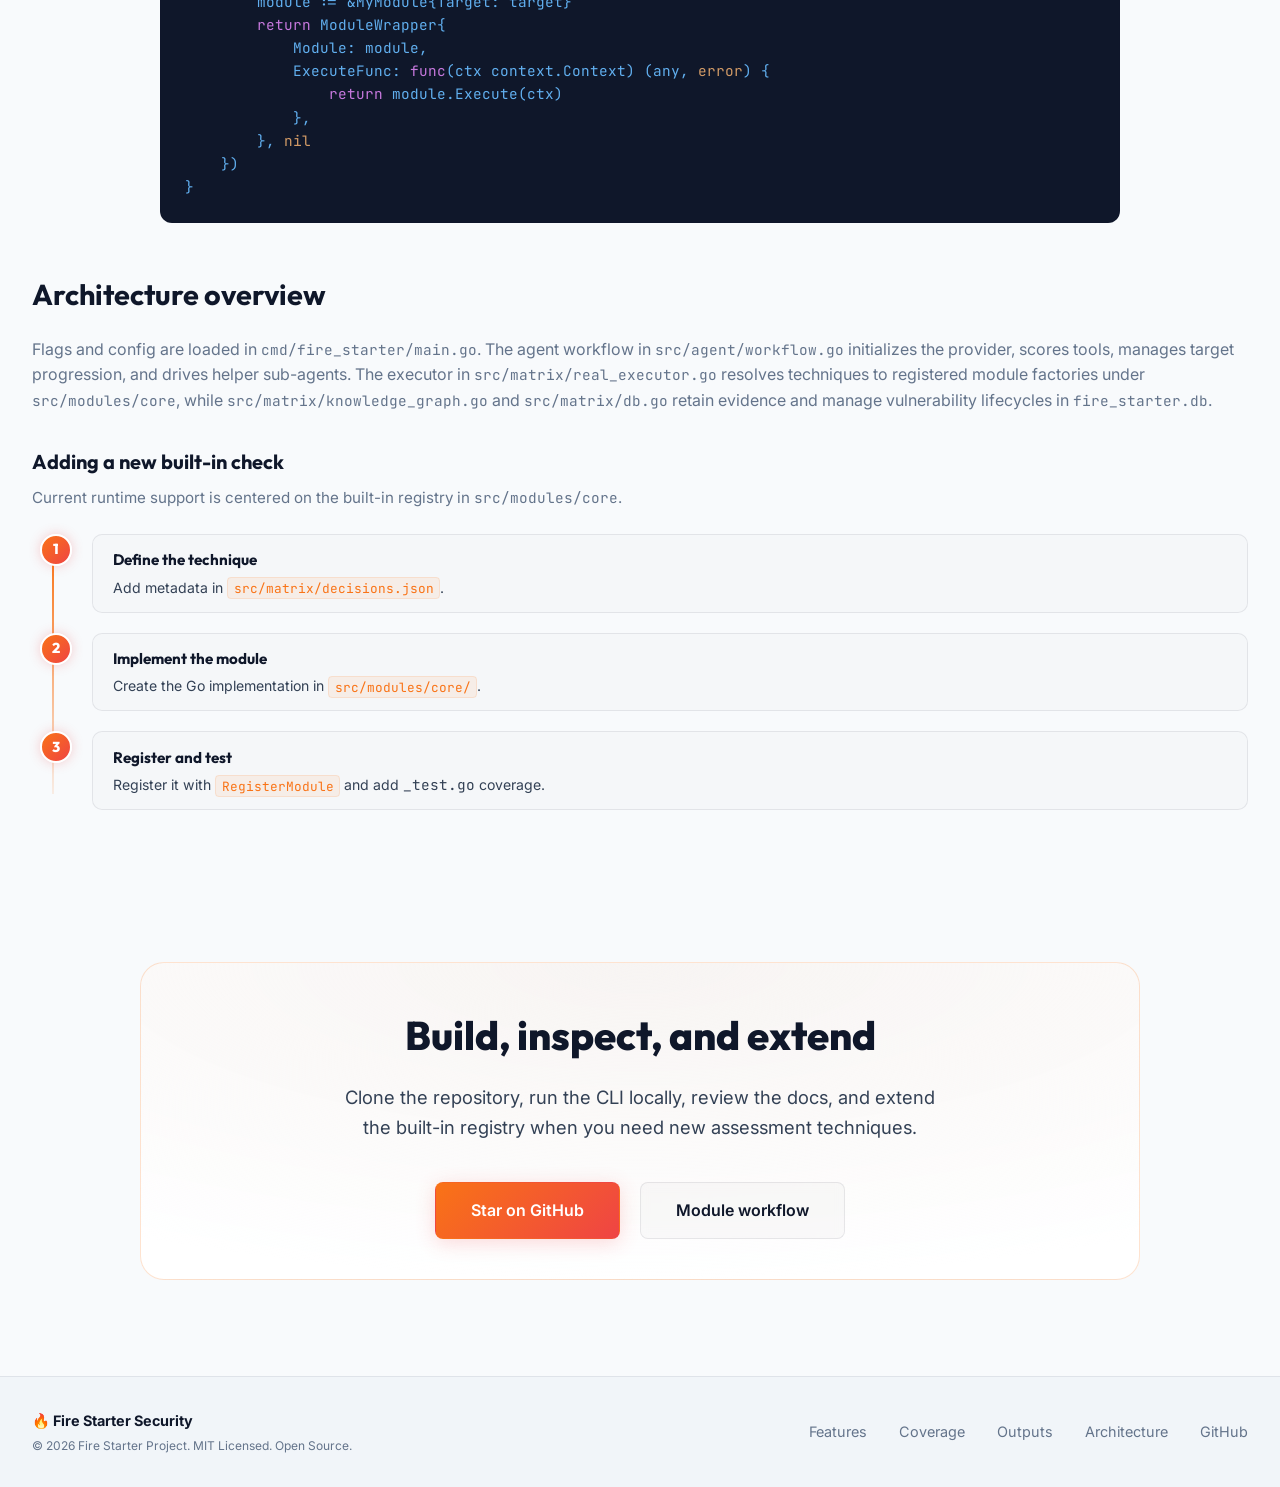
==== commit 1dd518c1: "massive number of backend clean up changes, bug fixes, and backend data layer changes." ====
--- a/website/index.html
+++ b/website/index.html
@@ -54,7 +54,7 @@
             <div class="hero-content">
                 <div class="hero-info">
                     <h1>Autonomous<br><span class="gradient-text">Security Assessment Agent.</span></h1>
-                    <p class="subtitle">Run authorized assessments from your terminal with a live Bubble Tea UI, phase-aware orchestration, modular Go checks, and local report artifacts you can inspect end to end.</p>
+                    <p class="subtitle">Run authorized assessments from your terminal with a live Bubble Tea UI, session cookie jar tracking, vulnerability lifecycle management, modular Go checks, and local SQLite & markdown report artifacts you can inspect end to end.</p>
                     
                     <div class="terminal-container">
                         <div class="terminal-header">
@@ -107,7 +107,7 @@
             <div class="section-header">
                 <span class="section-tag">Platform Features</span>
                 <h2 class="section-title">Built for local, inspectable assessments</h2>
-                <p class="section-subtitle">Fire Starter keeps orchestration, evidence, and outputs inside your environment so you can validate what happened and why.</p>
+                <p class="section-subtitle">Fire Starter keeps orchestration, session context, evidence, and persistence inside your environment so you can validate what happened and why.</p>
             </div>
 
             <div class="features-grid">
@@ -116,21 +116,28 @@
                         <svg width="24" height="24" viewBox="0 0 24 24" fill="none" stroke="currentColor" stroke-width="2"><path d="M21 16V8a2 2 0 0 0-1-1.73l-7-4a2 2 0 0 0-2 0l-7 4A2 2 0 0 0 3 8v8a2 2 0 0 0 1 1.73l7 4a2 2 0 0 0 2 0l7-4A2 2 0 0 0 21 16z"></path><polyline points="3.27 6.96 12 12.01 20.73 6.96"></polyline><line x1="12" y1="22.08" x2="12" y2="12"></line></svg>
                     </div>
                     <h3>Self-hosted runtime</h3>
-                    <p>Build and run the agent locally with Go. Use hosted model providers or point `-provider local` at an OpenAI-compatible endpoint while keeping scan execution in your own environment.</p>
+                    <p>Build and run the agent locally with Go. Use hosted model providers (OpenAI, Anthropic, Gemini) or point <code>-provider local</code> at an OpenAI-compatible endpoint while keeping scanning local.</p>
                 </div>
                 <div class="feature-card">
                     <div class="feature-icon-wrapper">
-                        <svg width="24" height="24" viewBox="0 0 24 24" fill="none" stroke="currentColor" stroke-width="2"><rect x="3" y="4" width="18" height="18" rx="2" ry="2"></rect><line x1="9" y1="9" x2="15" y2="9"></line><line x1="9" y1="13" x2="15" y2="13"></line><line x1="9" y1="17" x2="15" y2="17"></line></svg>
-                    </div>
-                    <h3>Modular Go techniques</h3>
-                    <p>Add a technique entry in `src/matrix/decisions.json`, implement the module in `src/modules/core`, and register it with `RegisterModule(...)` to make it available to the runtime.</p>
+                        <svg width="24" height="24" viewBox="0 0 24 24" fill="none" stroke="currentColor" stroke-width="2"><path d="M12 22s8-4 8-10V5l-8-3-8 3v7c0 6 8 10 8 10z"></path></svg>
+                    </div>
+                    <h3>Vulnerability Lifecycle & Confidence</h3>
+                    <p>Track findings through explicit lifecycle states (<code>candidate</code>, <code>confirmed</code>, <code>informational</code>, <code>disproven</code>) with separate severity scoring (<code>critical</code> to <code>low</code>) and confidence validation.</p>
+                </div>
+                <div class="feature-card">
+                    <div class="feature-icon-wrapper">
+                        <svg width="24" height="24" viewBox="0 0 24 24" fill="none" stroke="currentColor" stroke-width="2"><path d="M21 2l-2 2m-7.61 7.61a5.5 5.5 0 1 1-7.778 7.778 5.5 5.5 0 0 1 7.777-7.777zm0 0L15.5 7.5m0 0l3 3L22 7l-3-3m-3.5 3.5L19 4"></path></svg>
+                    </div>
+                    <h3>Session & Cookie Jar Management</h3>
+                    <p>Automatic cookie jar tracking and bearer token extraction allow seamless session propagation across main agent workflows and focused helper sub-agents with auth retry throttling.</p>
                 </div>
                 <div class="feature-card">
                     <div class="feature-icon-wrapper">
                         <svg width="24" height="24" viewBox="0 0 24 24" fill="none" stroke="currentColor" stroke-width="2"><path d="M14 2H6a2 2 0 0 0-2 2v16a2 2 0 0 0 2 2h12a2 2 0 0 0 2-2V8z"></path><polyline points="14 2 14 8 20 8"></polyline><line x1="16" y1="13" x2="8" y2="13"></line><line x1="16" y1="17" x2="8" y2="17"></line><polyline points="10 9 9 9 8 9"></polyline></svg>
                     </div>
-                    <h3>Traceable evidence</h3>
-                    <p>The workflow keeps a live knowledge graph in memory, stores findings in `fire_starter.db`, and writes `fire_starter_report.md` when the engagement concludes.</p>
+                    <h3>Dual-Pane TUI & SQLite Persistence</h3>
+                    <p>Interactive Bubble Tea TUI with log category filters (All, Errors, Agent, Modules, System), knowledge graph inspector, and durable SQLite storage in <code>fire_starter.db</code>.</p>
                 </div>
             </div>
         </section>
@@ -139,7 +146,7 @@
             <div class="section-header">
                 <span class="section-tag">Autonomous Workflow</span>
                 <h2 class="section-title">A phase-aware assessment loop</h2>
-                <p class="section-subtitle">The agent scores available tools per target, updates the knowledge graph after execution, and advances through the engagement based on evidence.</p>
+                <p class="section-subtitle">The agent scores available tools per target, updates the knowledge graph after execution, and advances through the engagement based on verified evidence.</p>
             </div>
 
             <div class="pipeline-layout">
@@ -149,27 +156,27 @@
                         <p>Bootstraps target knowledge through discovery-oriented techniques such as search, subdomain work, and initial surface mapping.</p>
                     </div>
                     <div class="timeline-step">
-                        <h4>2. Scanning</h4>
-                        <p>Expands context with route checks, port discovery, and error analysis to identify reachable attack surfaces.</p>
+                        <h4>2. Scanning & Surface Mapping</h4>
+                        <p>Expands context with route checks, port discovery, component version analysis, and security header checks to identify reachable attack surfaces.</p>
                     </div>
                     <div class="timeline-step">
-                        <h4>3. Vulnerability Analysis</h4>
-                        <p>Validates likely weaknesses, enriches context, and promotes promising leads into deeper investigation.</p>
+                        <h4>3. Vulnerability Analysis & Candidate Scoring</h4>
+                        <p>Probes likely weaknesses (JWT, mass assignment, SQLi, BOLA), records initial signals as <code>candidate</code> findings, and enriches session state.</p>
                     </div>
                     <div class="timeline-step">
-                        <h4>4. Exploitation</h4>
-                        <p>Runs active technique modules, records proof-of-concept evidence, and updates database-backed findings.</p>
+                        <h4>4. Helper Verification & Exploitation</h4>
+                        <p>Spawns focused helper sub-agents to validate candidates, capturing proof-of-concept evidence and promoting findings to <code>confirmed</code> or <code>informational</code> status.</p>
                     </div>
                     <div class="timeline-step">
-                        <h4>5. Reporting</h4>
-                        <p>Generates a markdown report and preserves the final knowledge graph state for review.</p>
+                        <h4>5. Reporting & Knowledge Graph Dump</h4>
+                        <p>Generates <code>fire_starter_report.md</code> with confirmed findings and severity metrics while storing full execution records in <code>fire_starter.db</code>.</p>
                     </div>
                 </div>
 
                 <div class="knowledge-graph-card">
                     <div class="graph-header">
                         <h3>Shared knowledge graph</h3>
-                        <p>Each tool call can enrich the same target-centric state model</p>
+                        <p>Each tool call enriches the target state and vulnerability database</p>
                     </div>
                     <div class="graph-items">
                         <div class="graph-item">
@@ -213,10 +220,11 @@
                         <div class="graph-item">
                             <div class="graph-item-icon">⚠️</div>
                             <div class="graph-item-content">
-                                <div class="graph-item-title">Persisted findings</div>
+                                <div class="graph-item-title">Persisted vulnerability records</div>
                                 <div class="graph-item-pills">
-                                    <span class="graph-item-pill danger">BOLA</span>
-                                    <span class="graph-item-pill danger">CORS misconfiguration</span>
+                                    <span class="graph-item-pill danger">[confirmed/high] BOLA</span>
+                                    <span class="graph-item-pill danger">[confirmed/med] Mass Assignment</span>
+                                    <span class="graph-item-pill" style="background: rgba(56, 189, 248, 0.15); color: #38bdf8; border: 1px solid rgba(56, 189, 248, 0.3);">[informational] Security Headers</span>
                                 </div>
                             </div>
                         </div>
@@ -229,7 +237,7 @@
             <div class="section-header">
                 <span class="section-tag">Built-in Coverage</span>
                 <h2 class="section-title">Broad default technique set</h2>
-                <p class="section-subtitle">The repository ships with a large set of built-in modules across reconnaissance, analysis, exploitation, and post-exploitation workflows.</p>
+                <p class="section-subtitle">The repository ships with a large set of built-in Go modules across reconnaissance, analysis, exploitation, and post-exploitation workflows.</p>
             </div>
 
             <div class="coverage-layout">
@@ -239,30 +247,30 @@
                         <ul>
                             <li>BOLA, BFLA, and IDOR validation paths</li>
                             <li>Mass assignment and business-logic bypass checks</li>
-                            <li>Rate-limit and access-boundary probing</li>
+                            <li>Rate-limit probing & assessment confidence modules</li>
                         </ul>
                     </div>
                     <div class="coverage-card">
                         <h4>Web and API input abuse</h4>
                         <ul>
                             <li>SQL, NoSQL, XPath, LDAP, and command injection modules</li>
-                            <li>GraphQL introspection and advanced GraphQL checks</li>
+                            <li>GraphQL introspection and schema security checks</li>
                             <li>HTTP verb tampering, smuggling, and parameter pollution</li>
                         </ul>
                     </div>
                     <div class="coverage-card">
-                        <h4>Session and browser security</h4>
+                        <h4>Session, JWT & header security</h4>
                         <ul>
-                            <li>JWT, OAuth, SAML, CSRF, and session-fixation testing</li>
-                            <li>CORS, security headers, and cookie handling analysis</li>
-                            <li>XSS and DOM-based XSS coverage</li>
+                            <li>JWT audit (alg: none, key confusion, kid header manipulation)</li>
+                            <li>Cookie Jar session management & auth token propagation</li>
+                            <li>CORS, security headers, and cookie attribute analysis</li>
                         </ul>
                     </div>
                     <div class="coverage-card">
                         <h4>Discovery and infrastructure</h4>
                         <ul>
                             <li>Google dorking, subdomain enumeration, and takeover analysis</li>
-                            <li>Port scanning and route discovery helpers</li>
+                            <li>Port scanning, component version analysis, and route discovery</li>
                             <li>Local privilege escalation and SSH pivot modules</li>
                         </ul>
                     </div>
@@ -273,32 +281,52 @@
         <section id="reports">
             <div class="section-header">
                 <span class="section-tag">Local Outputs</span>
-                <h2 class="section-title">Readable reports and durable findings</h2>
+                <h2 class="section-title">Readable reports and durable SQLite findings</h2>
                 <p class="section-subtitle">Fire Starter keeps the final narrative report separate from structured evidence, giving you a markdown handoff and SQLite-backed persistence for review workflows.</p>
             </div>
 
-            <div class="report-demo-preview">
+            <div class="reports-grid">
                 <div class="report-card">
                     <div class="report-card-title">
+                        <svg width="18" height="18" viewBox="0 0 24 24" fill="none" stroke="currentColor" stroke-width="2"><path d="M14 2H6a2 2 0 0 0-2 2v16a2 2 0 0 0 2 2h12a2 2 0 0 0 2-2V8z"></path><polyline points="14 2 14 8 20 8"></polyline><line x1="16" y1="13" x2="8" y2="13"></line><line x1="16" y1="17" x2="8" y2="17"></line></svg>
                         <span>fire_starter_report.md</span>
                     </div>
                     <div class="report-markdown">
-<pre style="background: transparent; border: none; padding: 0; color: #f8fafc;"><code style="color: #61afef;"># Final Report
-
-## Executive Summary
-- Authorized target coverage completed for high-value assets.
-- Multiple findings were persisted for follow-up validation.
-
-## Findings Overview
-- Target: api.internal
-  - Broken Object-Level Authorization
-  - CORS misconfiguration
-
-## Knowledge Graph Dump
-{
-  "targets": ["api.internal", "app.internal"],
-  "vulnerability_count": 2
-}</code></pre>
+<pre style="background: transparent; border: none; padding: 0; color: #f8fafc;"><code style="color: #61afef;"><span style="color: #e06c75;"># Final Security Assessment Report</span>
+
+<span style="color: #c678dd;">## Executive Summary</span>
+- Authorized target coverage completed.
+- Verified findings categorized by severity.
+
+<span style="color: #c678dd;">## Confirmed Vulnerabilities</span>
+- <span style="color: #e5c07b;">**[HIGH]**</span> BOLA on <code style="color: #98c379;">api.internal/v1/users</code>
+- <span style="color: #e5c07b;">**[MEDIUM]**</span> Mass Assignment on <code style="color: #98c379;">app.internal/update</code>
+
+<span style="color: #c678dd;">## Informational Findings</span>
+- <span style="color: #56b6c2;">**[INFO]**</span> Missing CSP & X-Frame-Options
+
+<span style="color: #c678dd;">## Knowledge Graph Dump</span>
+{ <span style="color: #98c379;">"confirmed"</span>: 2, <span style="color: #98c379;">"informational"</span>: 1 }</code></pre>
+                    </div>
+                </div>
+
+                <div class="report-card db-card">
+                    <div class="report-card-title">
+                        <svg width="18" height="18" viewBox="0 0 24 24" fill="none" stroke="currentColor" stroke-width="2"><ellipse cx="12" cy="5" rx="9" ry="3"></ellipse><path d="M21 12c0 1.66-4 3-9 3s-9-1.34-9-3"></path><path d="M3 5v14c0 1.66 4 3 9 3s9-1.34 9-3V5"></path></svg>
+                        <span>fire_starter.db (SQLite Backend)</span>
+                    </div>
+                    <div class="report-markdown">
+<pre style="background: transparent; border: none; padding: 0; color: #f8fafc;"><code style="color: #61afef;"><span style="color: #7f848e;">-- Vulnerabilities Table Schema & Records</span>
+<span style="color: #c678dd;">SELECT</span> domain, finding, status, severity 
+<span style="color: #c678dd;">FROM</span> vulnerability_records;
+
+<span style="color: #98c379;">api.internal</span> | BOLA            | <span style="color: #98c379;">confirmed</span>     | <span style="color: #e5c07b;">high</span>
+<span style="color: #98c379;">app.internal</span> | Mass Assignment | <span style="color: #98c379;">confirmed</span>     | <span style="color: #e5c07b;">medium</span>
+<span style="color: #98c379;">app.internal</span> | Headers Missing | <span style="color: #56b6c2;">informational</span> | <span style="color: #56b6c2;">info</span>
+<span style="color: #98c379;">app.internal</span> | JWT Key Confus. | <span style="color: #e06c75;">disproven</span>     | <span style="color: #7f848e;">none</span>
+
+<span style="color: #7f848e;">-- Execution Log Audit Trail</span>
+<span style="color: #c678dd;">SELECT</span> timestamp, category, text <span style="color: #c678dd;">FROM</span> execution_logs;</code></pre>
                     </div>
                 </div>
             </div>
@@ -308,45 +336,12 @@
             <div class="section-header">
                 <span class="section-tag">Under the Hood</span>
                 <h2 class="section-title">Designed around registries and shared state</h2>
-                <p class="section-subtitle">The CLI entrypoint, orchestration workflow, module registry, executor, knowledge graph, and TUI are cleanly separated so contributors can change one layer without rewriting the rest.</p>
-            </div>
-
-            <div class="tech-architecture">
-                <div class="tech-details">
-                    <h3>Architecture overview</h3>
-                    <p>Flags and config are loaded in `cmd/fire_starter/main.go`. The agent workflow in `src/agent/workflow.go` initializes the provider, scores tools, and manages target progression. The executor in `src/matrix/real_executor.go` resolves techniques to registered module factories under `src/modules/core`, while `src/matrix/knowledge_graph.go` and `src/matrix/db.go` retain evidence.</p>
-                    
-                    <h4 class="tech-steps-title">Adding a new built-in check</h4>
-                    <p class="tech-steps-intro">Current runtime support is centered on the built-in registry in `src/modules/core`.</p>
-                    
-                    <div class="workflow-steps">
-                        <div class="workflow-step">
-                            <div class="step-badge">1</div>
-                            <div class="step-body">
-                                <span class="step-title">Define the technique</span>
-                                <span class="step-desc">Add metadata in <code class="code-highlight">src/matrix/decisions.json</code>.</span>
-                            </div>
-                        </div>
-                        <div class="workflow-step">
-                            <div class="step-badge">2</div>
-                            <div class="step-body">
-                                <span class="step-title">Implement the module</span>
-                                <span class="step-desc">Create the Go implementation in <code class="code-highlight">src/modules/core/</code>.</span>
-                            </div>
-                        </div>
-                        <div class="workflow-step">
-                            <div class="step-badge">3</div>
-                            <div class="step-body">
-                                <span class="step-title">Register and test</span>
-                                <span class="step-desc">Register it with <code class="code-highlight">RegisterModule</code> and add `_test.go` coverage.</span>
-                            </div>
-                        </div>
-                    </div>
-                </div>
-
-                <div class="tech-code-container">
-                    <div class="tech-code-title">Factory registration pattern</div>
-                    <pre style="background: transparent; border: none; padding: 0;"><code style="color: #61afef;"><span style="color: #c678dd;">func</span> init() {
+                <p class="section-subtitle">The CLI entrypoint, orchestration workflow, module registry, executor, knowledge graph, SQLite persistence, and TUI are cleanly separated so contributors can extend one layer effortlessly.</p>
+            </div>
+
+            <div class="tech-code-container" style="max-width: 960px; margin: 2.5rem auto 3rem;">
+                <div class="tech-code-title">Factory registration pattern</div>
+                <pre style="background: transparent; border: none; padding: 0;"><code style="color: #61afef;"><span style="color: #c678dd;">func</span> init() {
     RegisterModule(<span style="color: #98c379;">"my_module"</span>, <span style="color: #c678dd;">func</span>(payload <span style="color: #c678dd;">map</span>[<span style="color: #d19a66;">string</span>]any, onLog <span style="color: #c678dd;">func</span>(<span style="color: #d19a66;">string</span>)) (ExecutableModule, <span style="color: #d19a66;">error</span>) {
         target := PayloadString(payload, <span style="color: #98c379;">"url"</span>, <span style="color: #98c379;">"http://127.0.0.1"</span>)
         module := &amp;MyModule{Target: target}
@@ -358,6 +353,39 @@
         }, <span style="color: #d19a66;">nil</span>
     })
 }</code></pre>
+            </div>
+
+            <div class="tech-architecture" style="grid-template-columns: 1fr;">
+                <div class="tech-details">
+                    <h3>Architecture overview</h3>
+                    <p>Flags and config are loaded in <code>cmd/fire_starter/main.go</code>. The agent workflow in <code>src/agent/workflow.go</code> initializes the provider, scores tools, manages target progression, and drives helper sub-agents. The executor in <code>src/matrix/real_executor.go</code> resolves techniques to registered module factories under <code>src/modules/core</code>, while <code>src/matrix/knowledge_graph.go</code> and <code>src/matrix/db.go</code> retain evidence and manage vulnerability lifecycles in <code>fire_starter.db</code>.</p>
+                    
+                    <h4 class="tech-steps-title">Adding a new built-in check</h4>
+                    <p class="tech-steps-intro">Current runtime support is centered on the built-in registry in <code>src/modules/core</code>.</p>
+                    
+                    <div class="workflow-steps">
+                        <div class="workflow-step">
+                            <div class="step-badge">1</div>
+                            <div class="step-body">
+                                <span class="step-title">Define the technique</span>
+                                <span class="step-desc">Add metadata in <code class="code-highlight">src/matrix/decisions.json</code>.</span>
+                            </div>
+                        </div>
+                        <div class="workflow-step">
+                            <div class="step-badge">2</div>
+                            <div class="step-body">
+                                <span class="step-title">Implement the module</span>
+                                <span class="step-desc">Create the Go implementation in <code class="code-highlight">src/modules/core/</code>.</span>
+                            </div>
+                        </div>
+                        <div class="workflow-step">
+                            <div class="step-badge">3</div>
+                            <div class="step-body">
+                                <span class="step-title">Register and test</span>
+                                <span class="step-desc">Register it with <code class="code-highlight">RegisterModule</code> and add <code>_test.go</code> coverage.</span>
+                            </div>
+                        </div>
+                    </div>
                 </div>
             </div>
         </section>
--- a/website/style.css
+++ b/website/style.css
@@ -422,8 +422,14 @@
 /* Features Grid */
 .features-grid {
     display: grid;
-    grid-template-columns: repeat(auto-fit, minmax(320px, 1fr));
+    grid-template-columns: repeat(2, 1fr);
     gap: 2rem;
+}
+
+@media (max-width: 868px) {
+    .features-grid {
+        grid-template-columns: 1fr;
+    }
 }
 
 .feature-card {
@@ -476,8 +482,14 @@
 
 .coverage-grid {
     display: grid;
-    grid-template-columns: repeat(auto-fit, minmax(280px, 1fr));
+    grid-template-columns: repeat(2, 1fr);
     gap: 2rem;
+}
+
+@media (max-width: 868px) {
+    .coverage-grid {
+        grid-template-columns: 1fr;
+    }
 }
 
 .coverage-card {
@@ -520,20 +532,38 @@
     margin-bottom: 0.2rem;
 }
 
-/* Actionable Reports Mockup styling */
-.report-demo-preview {
-    max-width: 800px;
-    margin: 0 auto;
+/* Reports Section Layout styling */
+.reports-grid {
+    display: grid;
+    grid-template-columns: repeat(2, 1fr);
+    gap: 2rem;
+}
+
+@media (max-width: 868px) {
+    .reports-grid {
+        grid-template-columns: 1fr;
+    }
 }
 
 .report-card {
     background: rgba(239, 68, 68, 0.04);
     border: 1px solid rgba(239, 68, 68, 0.15);
-    border-radius: 12px;
+    border-radius: 14px;
     padding: 1.5rem;
-}
+    display: flex;
+    flex-direction: column;
+}
+
+.report-card.db-card {
+    background: rgba(59, 130, 246, 0.04);
+    border-color: rgba(59, 130, 246, 0.18);
+}
+
 html[data-theme="light"] .report-card {
     background: rgba(239, 68, 68, 0.02);
+}
+html[data-theme="light"] .report-card.db-card {
+    background: rgba(59, 130, 246, 0.02);
 }
 
 .report-card-title {
@@ -1275,8 +1305,8 @@
 @media (min-width: 1024px) {
     .hero-content {
         display: grid;
-        grid-template-columns: 1.1fr 0.9fr;
-        gap: 4rem;
+        grid-template-columns: 1fr 1fr;
+        gap: 3.5rem;
         align-items: center;
         max-width: 1300px;
         text-align: left;
@@ -1287,18 +1317,18 @@
         display: flex;
         flex-direction: column;
         align-items: flex-start;
-        order: 2; /* Put text info on the right */
+        order: 1; /* Headline and text on the left */
     }
     
     .hero-dashboard-preview {
-        order: 1; /* Put screenshot on the left */
+        order: 2; /* Dashboard preview on the right */
         margin-top: 0;
         max-width: 100%;
     }
     
     .hero-content h1 {
         text-align: left;
-        font-size: 3.5rem; /* scale down slightly to fit beautifully side-by-side */
+        font-size: 3.5rem;
         margin-bottom: 1.25rem;
     }
     
@@ -1310,7 +1340,7 @@
     }
     
     .terminal-container {
-        margin: 0 0 1.75rem 0; /* remove centering margin, add bottom margin */
+        margin: 0 0 1.75rem 0;
         width: 100%;
         max-width: 100%;
     }
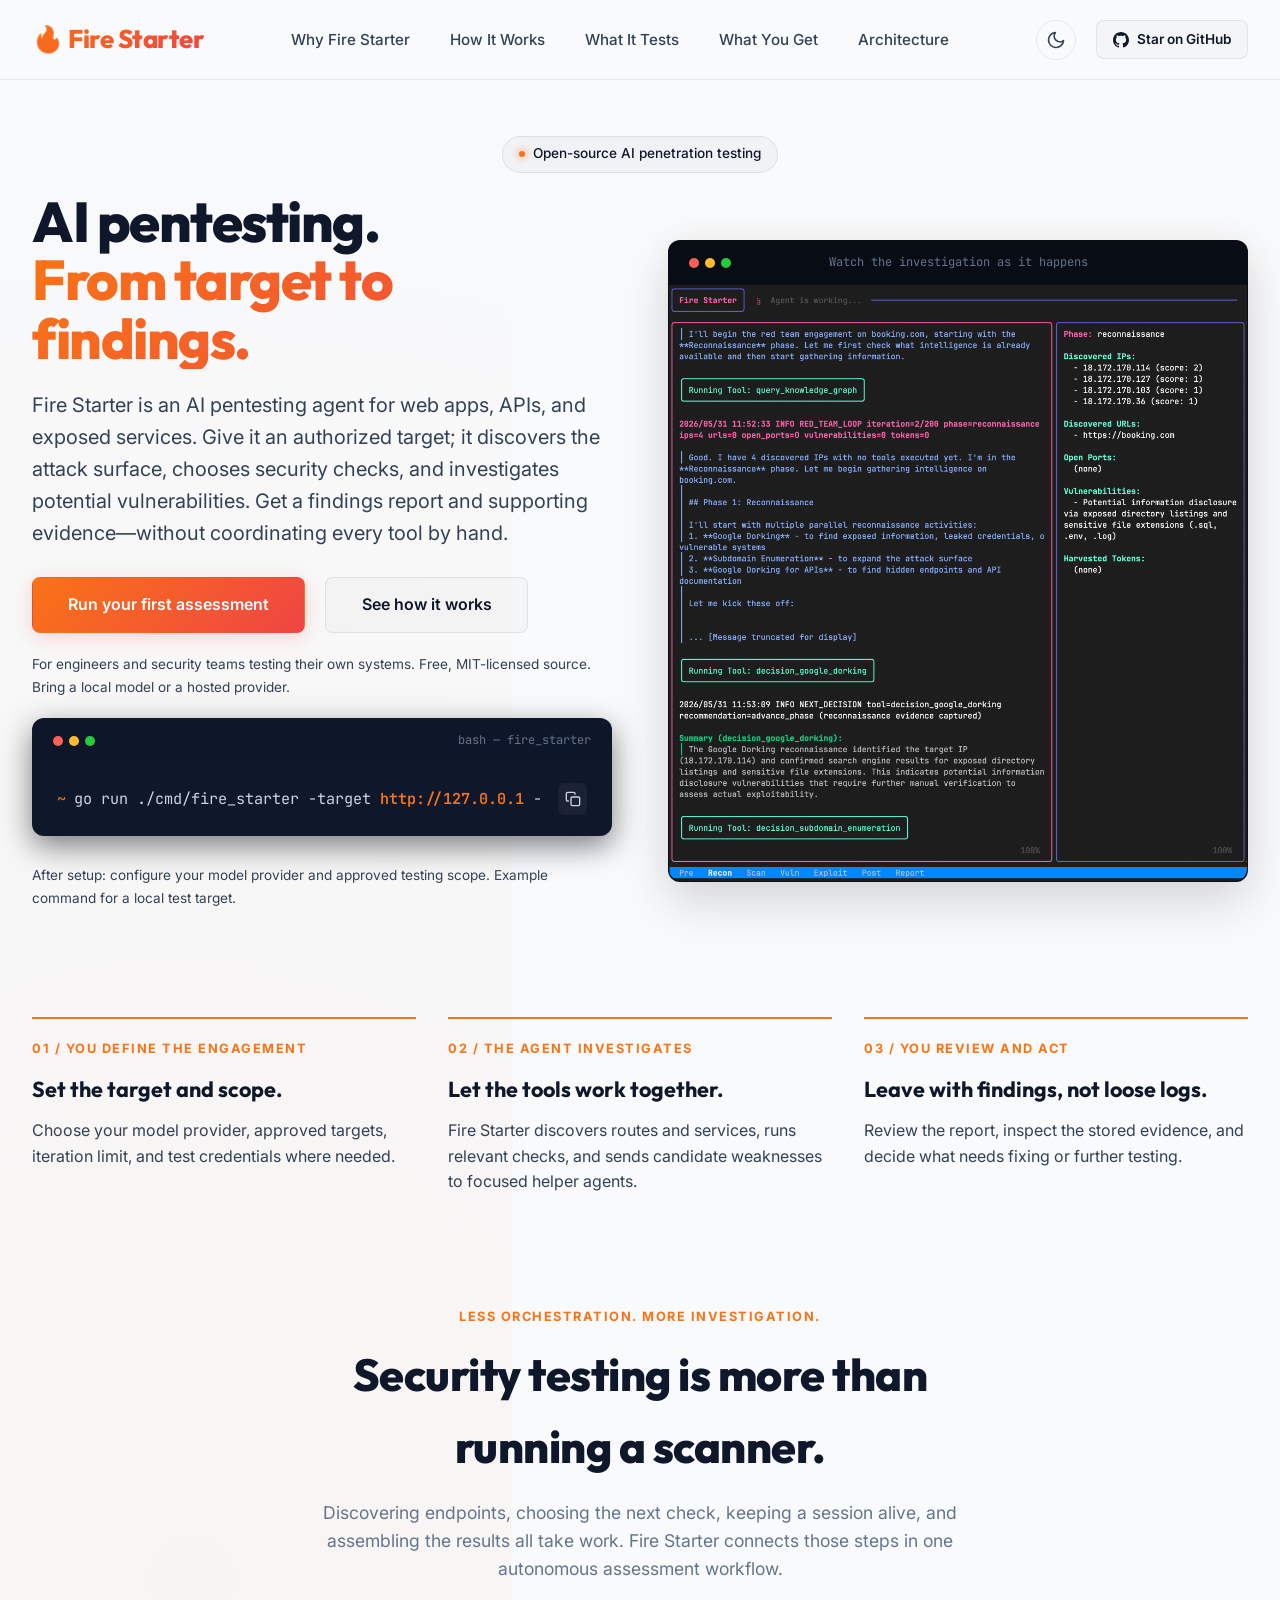
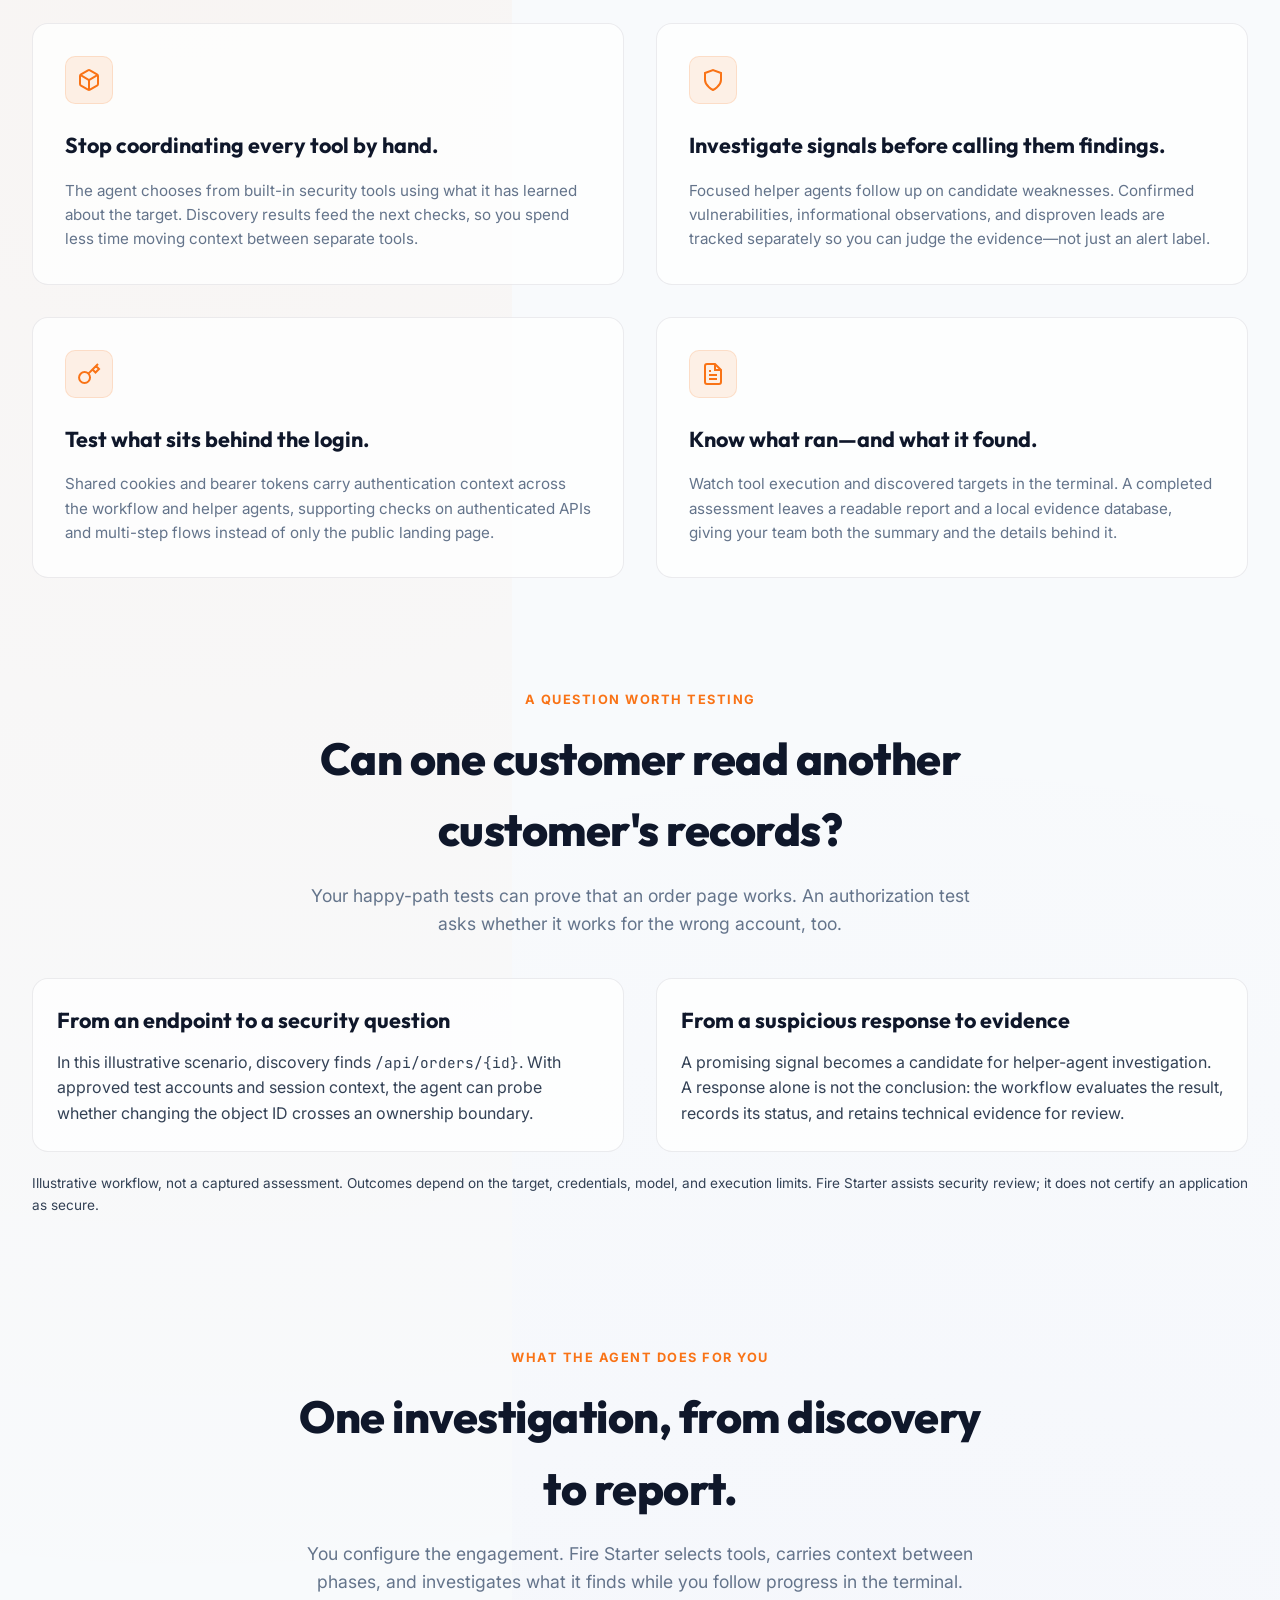
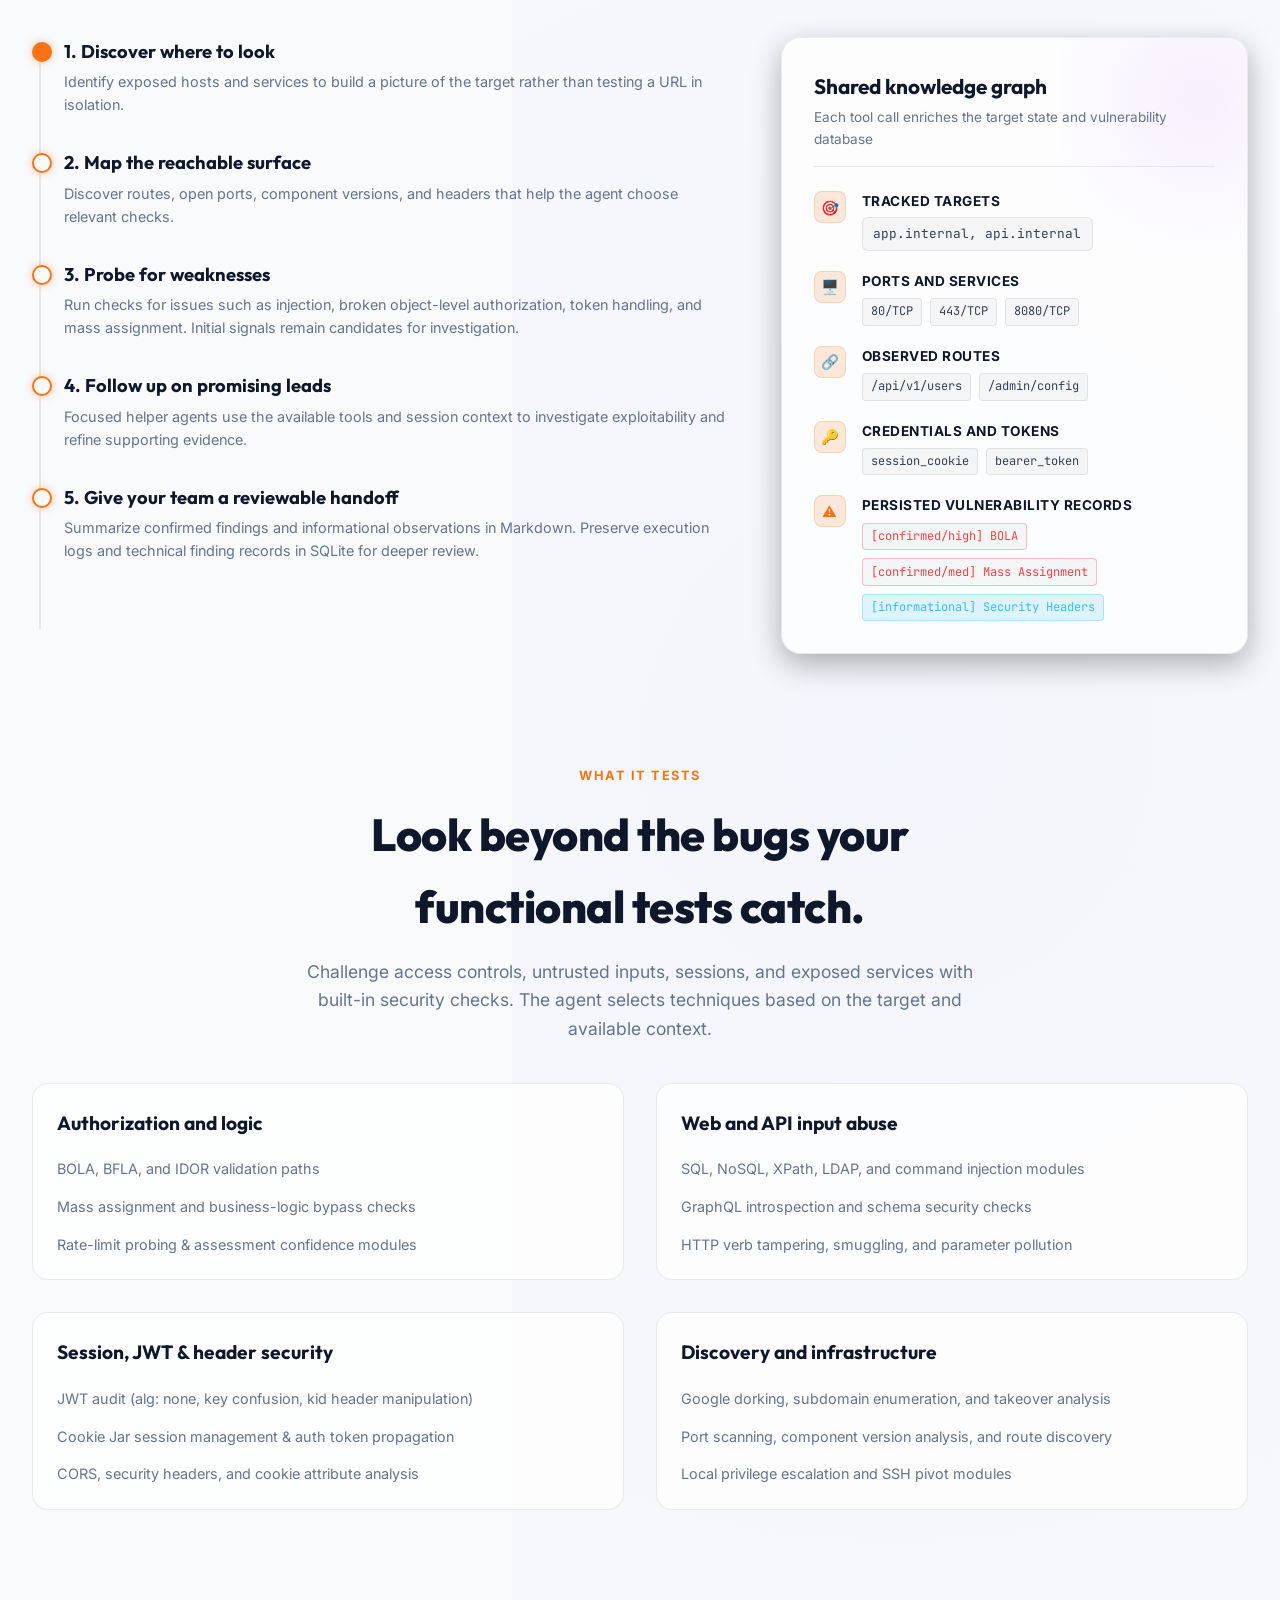
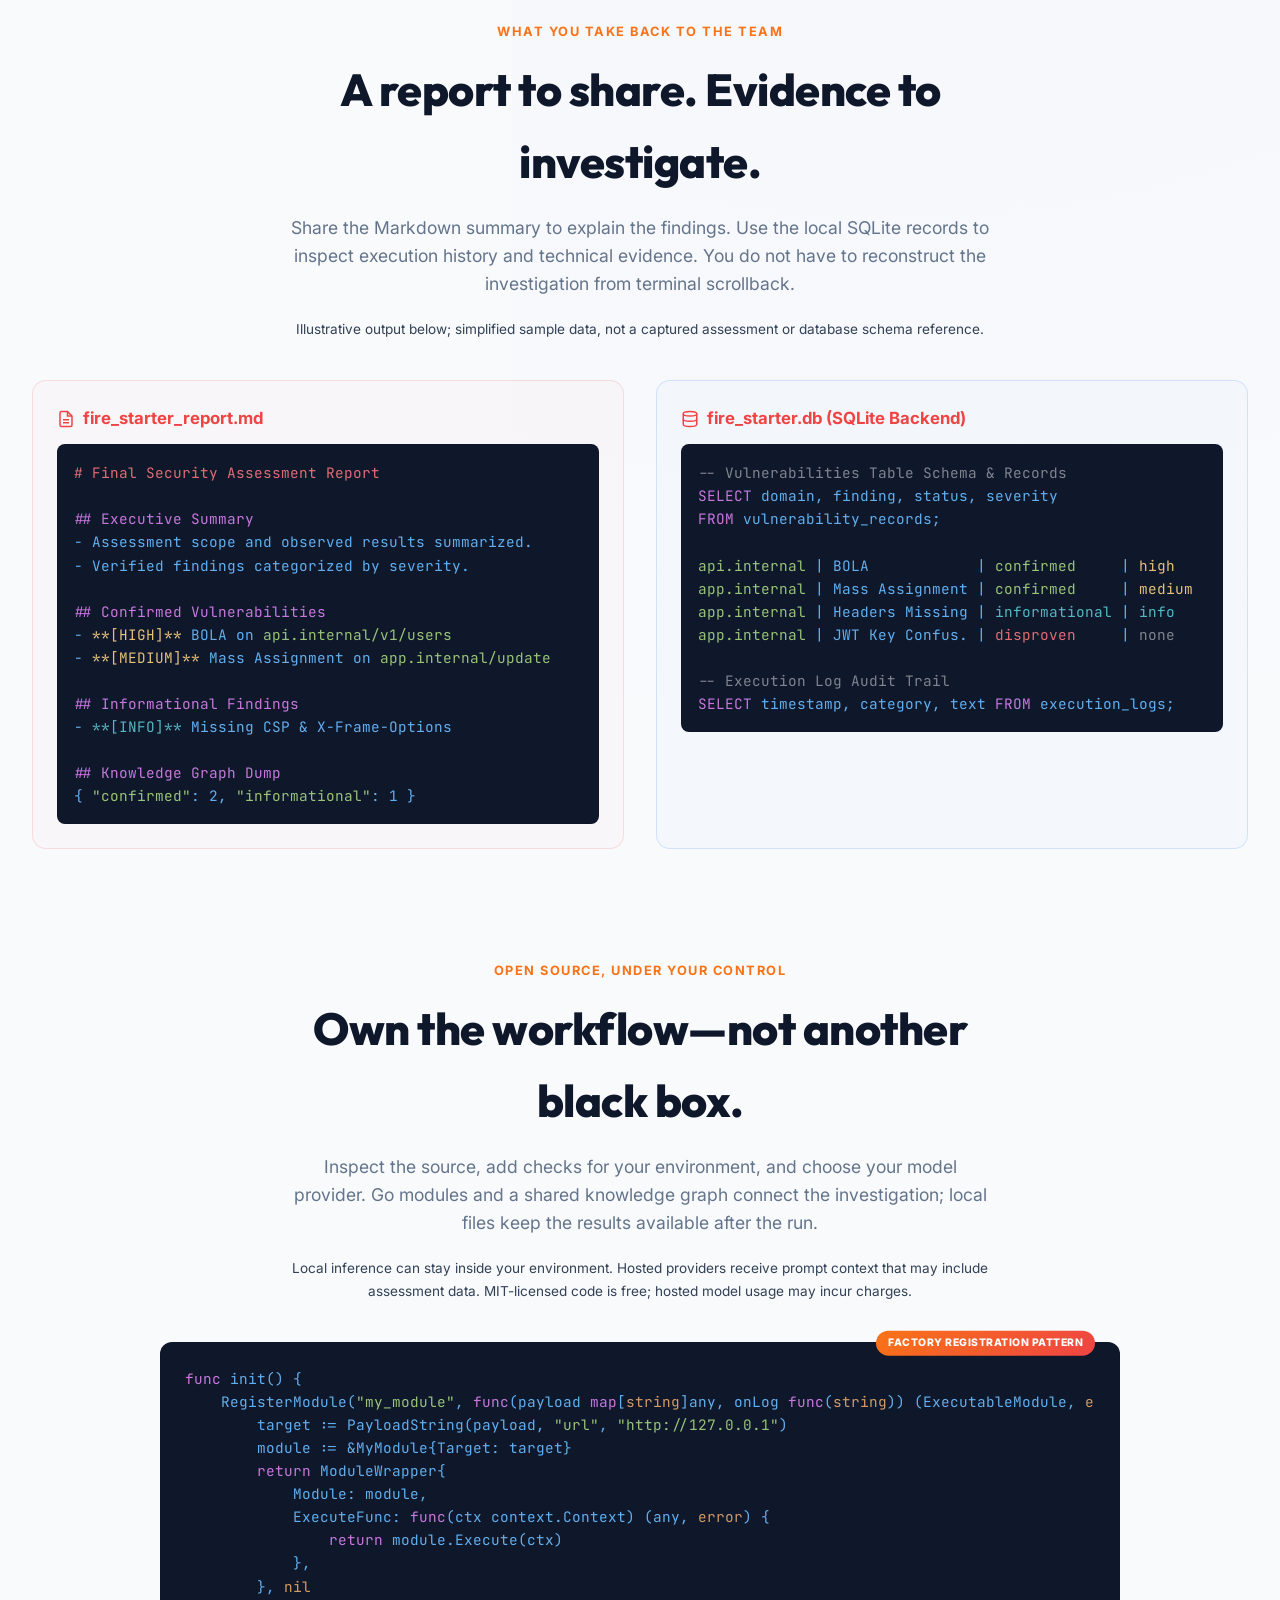
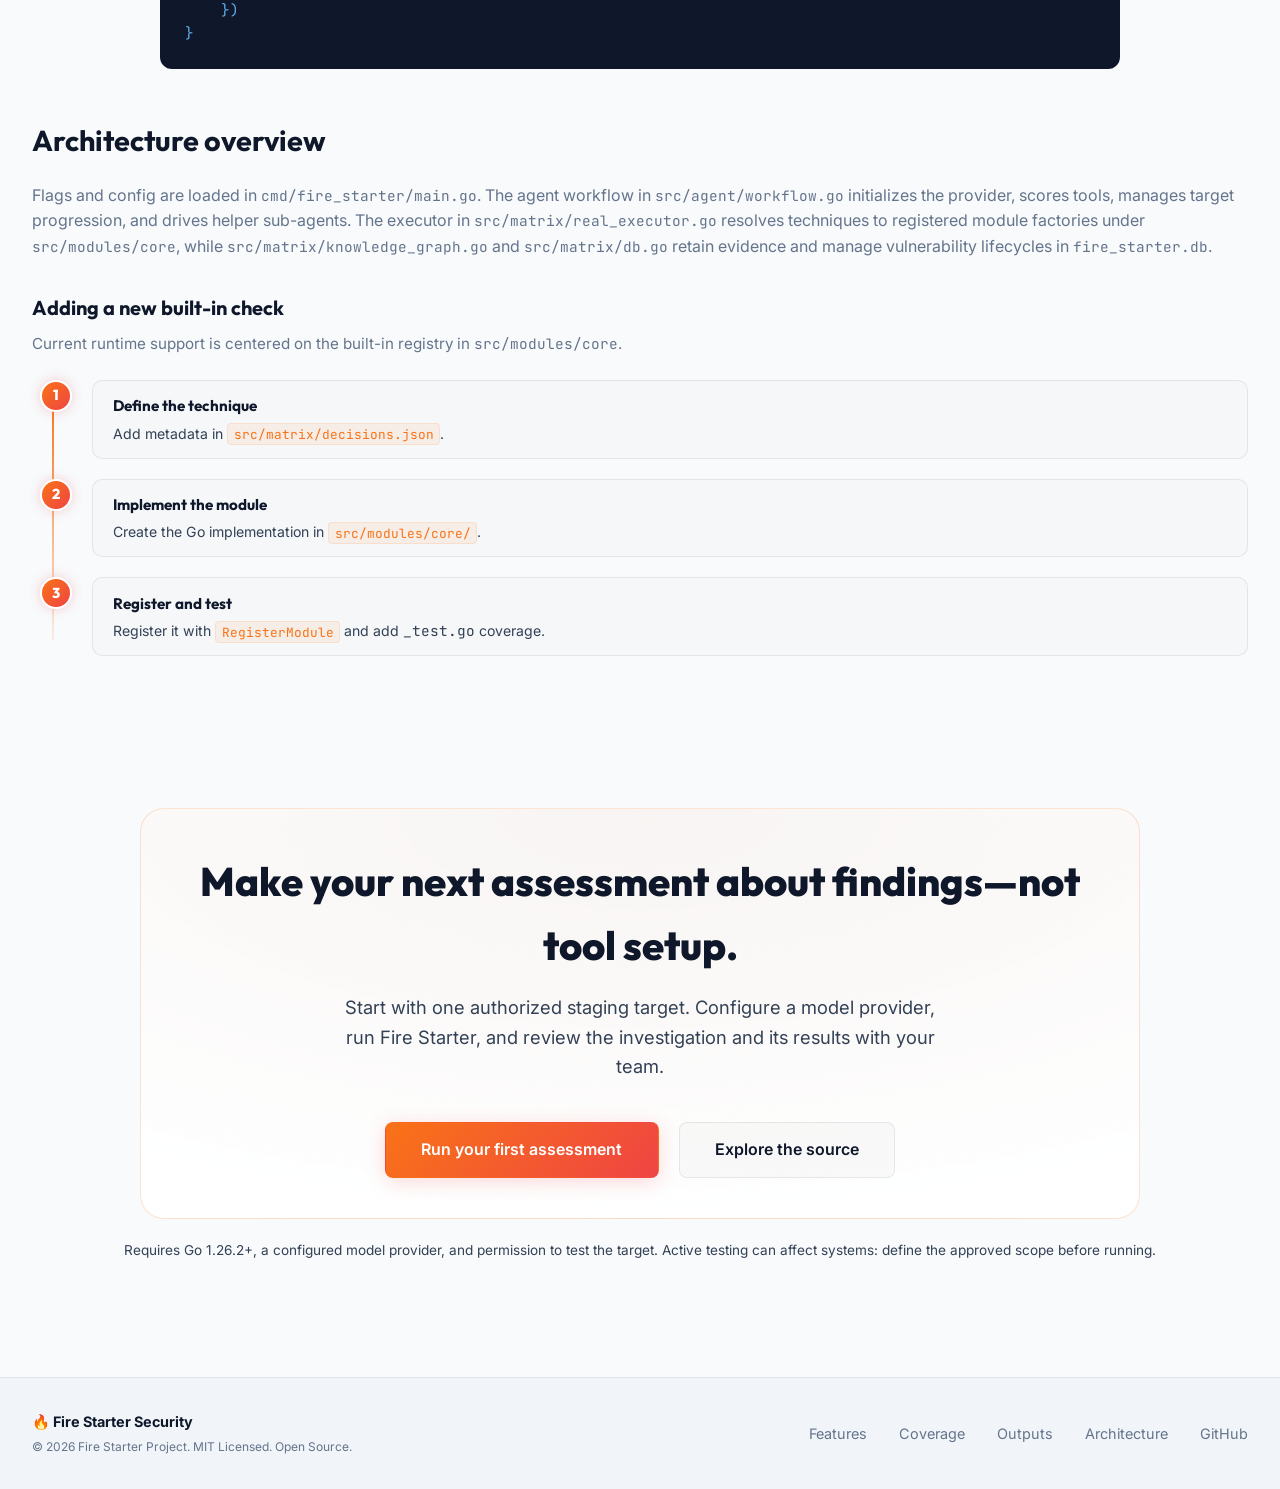
==== commit 6a3fa4ba: "updates all around on the backend. updated website." ====
--- a/website/index.html
+++ b/website/index.html
@@ -3,8 +3,12 @@
 <head>
     <meta charset="UTF-8">
     <meta name="viewport" content="width=device-width, initial-scale=1.0">
-    <title>Fire Starter | Open Source Autonomous Security Assessment Agent</title>
-    <meta name="description" content="An open source Go-based autonomous security assessment agent with a live terminal UI, modular checks, SQLite-backed findings, and markdown reports.">
+    <title>Fire Starter | AI Pentesting, From Target to Findings</title>
+    <meta name="description" content="Fire Starter is an open-source AI pentesting agent. Discover attack surfaces, investigate vulnerabilities, and get findings with evidence—not more tool juggling.">
+    <meta property="og:title" content="Fire Starter | AI Pentesting, From Target to Findings">
+    <meta property="og:description" content="Give Fire Starter an authorized target. It chooses security checks, investigates potential weaknesses, and produces a findings report with stored technical evidence.">
+    <meta property="og:image" content="https://damicoac.github.io/fire_starter/dashboard-preview.png">
+    <meta name="twitter:card" content="summary_large_image">
     <link rel="stylesheet" href="style.css">
     
     <link rel="preconnect" href="https://fonts.googleapis.com">
@@ -19,10 +23,10 @@
                 <span class="logo-fire">🔥 Fire Starter</span>
             </a>
             <ul class="nav-links">
-                <li><a href="#features">Features</a></li>
-                <li><a href="#loop">Workflow</a></li>
-                <li><a href="#coverage">Coverage</a></li>
-                <li><a href="#reports">Outputs</a></li>
+                <li><a href="#features">Why Fire Starter</a></li>
+                <li><a href="#loop">How It Works</a></li>
+                <li><a href="#coverage">What It Tests</a></li>
+                <li><a href="#reports">What You Get</a></li>
                 <li><a href="#architecture">Architecture</a></li>
             </ul>
             <div class="nav-actions">
@@ -49,12 +53,17 @@
         <section class="hero-section">
             <div class="hero-pill">
                 <span class="pulse-dot"></span>
-                <span>CLI-first Go security agent</span>
+                <span>Open-source AI penetration testing</span>
             </div>
             <div class="hero-content">
                 <div class="hero-info">
-                    <h1>Autonomous<br><span class="gradient-text">Security Assessment Agent.</span></h1>
-                    <p class="subtitle">Run authorized assessments from your terminal with a live Bubble Tea UI, session cookie jar tracking, vulnerability lifecycle management, modular Go checks, and local SQLite & markdown report artifacts you can inspect end to end.</p>
+                    <h1>AI pentesting.<br><span class="gradient-text">From target to findings.</span></h1>
+                    <p class="subtitle">Fire Starter is an AI pentesting agent for web apps, APIs, and exposed services. Give it an authorized target; it discovers the attack surface, chooses security checks, and investigates potential vulnerabilities. Get a findings report and supporting evidence—without coordinating every tool by hand.</p>
+                    <div class="hero-actions">
+                        <a href="https://github.com/damicoac/fire_starter/blob/main/docs/quick_start.md" class="btn btn-primary">Run your first assessment</a>
+                        <a href="#example" class="btn btn-secondary">See how it works</a>
+                    </div>
+                    <p class="product-note">For engineers and security teams testing their own systems. Free, MIT-licensed source. Bring a local model or a hosted provider.</p>
                     
                     <div class="terminal-container">
                         <div class="terminal-header">
@@ -77,11 +86,8 @@
                             </div>
                         </div>
                     </div>
-
-                    <div class="hero-actions">
-                        <a href="#features" class="btn btn-primary">Features</a>
-                        <a href="https://github.com/damicoac/fire_starter/" target="_blank" class="btn btn-secondary">Clone on GitHub</a>
-                    </div>
+                    <p class="setup-note">After setup: configure your model provider and approved testing scope. Example command for a local test target.</p>
+
                 </div>
 
                 <div class="hero-dashboard-preview">
@@ -92,22 +98,28 @@
                                 <span class="window-dot yellow"></span>
                                 <span class="window-dot green"></span>
                             </div>
-                            <span class="window-title">fire_starter — live target dashboard</span>
+                            <span class="window-title">Watch the investigation as it happens</span>
                             <div class="window-dots-spacer" style="width: 42px;"></div>
                         </div>
                         <div class="window-body">
-                            <img src="dashboard-preview.png" alt="Fire Starter Terminal Dashboard" class="dashboard-img">
-                        </div>
-                    </div>
-                </div>
-            </div>
+                            <img src="dashboard-preview.png" alt="Fire Starter terminal showing the agent choosing tools, discovered targets, and potential findings" class="dashboard-img">
+                        </div>
+                    </div>
+                </div>
+            </div>
+        </section>
+
+        <section class="assessment-journey" aria-label="From setup to security findings">
+            <article><span class="section-tag">01 / You define the engagement</span><h2>Set the target and scope.</h2><p>Choose your model provider, approved targets, iteration limit, and test credentials where needed.</p></article>
+            <article><span class="section-tag">02 / The agent investigates</span><h2>Let the tools work together.</h2><p>Fire Starter discovers routes and services, runs relevant checks, and sends candidate weaknesses to focused helper agents.</p></article>
+            <article><span class="section-tag">03 / You review and act</span><h2>Leave with findings, not loose logs.</h2><p>Review the report, inspect the stored evidence, and decide what needs fixing or further testing.</p></article>
         </section>
 
         <section id="features">
             <div class="section-header">
-                <span class="section-tag">Platform Features</span>
-                <h2 class="section-title">Built for local, inspectable assessments</h2>
-                <p class="section-subtitle">Fire Starter keeps orchestration, session context, evidence, and persistence inside your environment so you can validate what happened and why.</p>
+                <span class="section-tag">Less orchestration. More investigation.</span>
+                <h2 class="section-title">Security testing is more than running a scanner.</h2>
+                <p class="section-subtitle">Discovering endpoints, choosing the next check, keeping a session alive, and assembling the results all take work. Fire Starter connects those steps in one autonomous assessment workflow.</p>
             </div>
 
             <div class="features-grid">
@@ -115,61 +127,80 @@
                     <div class="feature-icon-wrapper">
                         <svg width="24" height="24" viewBox="0 0 24 24" fill="none" stroke="currentColor" stroke-width="2"><path d="M21 16V8a2 2 0 0 0-1-1.73l-7-4a2 2 0 0 0-2 0l-7 4A2 2 0 0 0 3 8v8a2 2 0 0 0 1 1.73l7 4a2 2 0 0 0 2 0l7-4A2 2 0 0 0 21 16z"></path><polyline points="3.27 6.96 12 12.01 20.73 6.96"></polyline><line x1="12" y1="22.08" x2="12" y2="12"></line></svg>
                     </div>
-                    <h3>Self-hosted runtime</h3>
-                    <p>Build and run the agent locally with Go. Use hosted model providers (OpenAI, Anthropic, Gemini) or point <code>-provider local</code> at an OpenAI-compatible endpoint while keeping scanning local.</p>
+                    <h3>Stop coordinating every tool by hand.</h3>
+                    <p>The agent chooses from built-in security tools using what it has learned about the target. Discovery results feed the next checks, so you spend less time moving context between separate tools.</p>
                 </div>
                 <div class="feature-card">
                     <div class="feature-icon-wrapper">
                         <svg width="24" height="24" viewBox="0 0 24 24" fill="none" stroke="currentColor" stroke-width="2"><path d="M12 22s8-4 8-10V5l-8-3-8 3v7c0 6 8 10 8 10z"></path></svg>
                     </div>
-                    <h3>Vulnerability Lifecycle & Confidence</h3>
-                    <p>Track findings through explicit lifecycle states (<code>candidate</code>, <code>confirmed</code>, <code>informational</code>, <code>disproven</code>) with separate severity scoring (<code>critical</code> to <code>low</code>) and confidence validation.</p>
+                    <h3>Investigate signals before calling them findings.</h3>
+                    <p>Focused helper agents follow up on candidate weaknesses. Confirmed vulnerabilities, informational observations, and disproven leads are tracked separately so you can judge the evidence—not just an alert label.</p>
                 </div>
                 <div class="feature-card">
                     <div class="feature-icon-wrapper">
                         <svg width="24" height="24" viewBox="0 0 24 24" fill="none" stroke="currentColor" stroke-width="2"><path d="M21 2l-2 2m-7.61 7.61a5.5 5.5 0 1 1-7.778 7.778 5.5 5.5 0 0 1 7.777-7.777zm0 0L15.5 7.5m0 0l3 3L22 7l-3-3m-3.5 3.5L19 4"></path></svg>
                     </div>
-                    <h3>Session & Cookie Jar Management</h3>
-                    <p>Automatic cookie jar tracking and bearer token extraction allow seamless session propagation across main agent workflows and focused helper sub-agents with auth retry throttling.</p>
+                    <h3>Test what sits behind the login.</h3>
+                    <p>Shared cookies and bearer tokens carry authentication context across the workflow and helper agents, supporting checks on authenticated APIs and multi-step flows instead of only the public landing page.</p>
                 </div>
                 <div class="feature-card">
                     <div class="feature-icon-wrapper">
                         <svg width="24" height="24" viewBox="0 0 24 24" fill="none" stroke="currentColor" stroke-width="2"><path d="M14 2H6a2 2 0 0 0-2 2v16a2 2 0 0 0 2 2h12a2 2 0 0 0 2-2V8z"></path><polyline points="14 2 14 8 20 8"></polyline><line x1="16" y1="13" x2="8" y2="13"></line><line x1="16" y1="17" x2="8" y2="17"></line><polyline points="10 9 9 9 8 9"></polyline></svg>
                     </div>
-                    <h3>Dual-Pane TUI & SQLite Persistence</h3>
-                    <p>Interactive Bubble Tea TUI with log category filters (All, Errors, Agent, Modules, System), knowledge graph inspector, and durable SQLite storage in <code>fire_starter.db</code>.</p>
-                </div>
-            </div>
+                    <h3>Know what ran—and what it found.</h3>
+                    <p>Watch tool execution and discovered targets in the terminal. A completed assessment leaves a readable report and a local evidence database, giving your team both the summary and the details behind it.</p>
+                </div>
+            </div>
+        </section>
+
+        <section id="example">
+            <div class="section-header">
+                <span class="section-tag">A question worth testing</span>
+                <h2 class="section-title">Can one customer read another customer's records?</h2>
+                <p class="section-subtitle">Your happy-path tests can prove that an order page works. An authorization test asks whether it works for the wrong account, too.</p>
+            </div>
+            <div class="coverage-grid">
+                <article class="coverage-card">
+                    <h3>From an endpoint to a security question</h3>
+                    <p>In this illustrative scenario, discovery finds <code>/api/orders/{id}</code>. With approved test accounts and session context, the agent can probe whether changing the object ID crosses an ownership boundary.</p>
+                </article>
+                <article class="coverage-card">
+                    <h3>From a suspicious response to evidence</h3>
+                    <p>A promising signal becomes a candidate for helper-agent investigation. A response alone is not the conclusion: the workflow evaluates the result, records its status, and retains technical evidence for review.</p>
+                </article>
+            </div>
+            <p class="product-note">Illustrative workflow, not a captured assessment. Outcomes depend on the target, credentials, model, and execution limits. Fire Starter assists security review; it does not certify an application as secure.</p>
         </section>
 
         <section id="loop">
             <div class="section-header">
-                <span class="section-tag">Autonomous Workflow</span>
-                <h2 class="section-title">A phase-aware assessment loop</h2>
-                <p class="section-subtitle">The agent scores available tools per target, updates the knowledge graph after execution, and advances through the engagement based on verified evidence.</p>
+                <span class="section-tag">What the agent does for you</span>
+                <h2 class="section-title">One investigation, from discovery to report.</h2>
+                <p class="section-subtitle">You configure the engagement. Fire Starter selects tools, carries context between phases, and investigates what it finds while you follow progress in the terminal.</p>
             </div>
 
             <div class="pipeline-layout">
                 <div class="phases-timeline">
                     <div class="timeline-step active">
-                        <h4>1. Reconnaissance</h4>
-                        <p>Bootstraps target knowledge through discovery-oriented techniques such as search, subdomain work, and initial surface mapping.</p>
+                        <h4>1. Discover where to look</h4>
+                        <p>Identify exposed hosts and services to build a picture of the target rather than testing a URL in isolation.</p>
                     </div>
                     <div class="timeline-step">
-                        <h4>2. Scanning & Surface Mapping</h4>
-                        <p>Expands context with route checks, port discovery, component version analysis, and security header checks to identify reachable attack surfaces.</p>
+                        <h4>2. Map the reachable surface</h4>
+                        <p>Discover routes, open ports, component versions, and headers that help the agent choose relevant checks.</p>
                     </div>
                     <div class="timeline-step">
-                        <h4>3. Vulnerability Analysis & Candidate Scoring</h4>
-                        <p>Probes likely weaknesses (JWT, mass assignment, SQLi, BOLA), records initial signals as <code>candidate</code> findings, and enriches session state.</p>
+                        <h4>3. Probe for weaknesses</h4>
+                        <p>Run checks for issues such as injection, broken object-level authorization, token handling, and mass assignment. Initial signals remain candidates for investigation.</p>
                     </div>
                     <div class="timeline-step">
-                        <h4>4. Helper Verification & Exploitation</h4>
-                        <p>Spawns focused helper sub-agents to validate candidates, capturing proof-of-concept evidence and promoting findings to <code>confirmed</code> or <code>informational</code> status.</p>
+                        <h4>4. Follow up on promising leads</h4>
+                        <p>Focused helper agents use the available tools and session context to investigate exploitability and refine supporting evidence.</p>
                     </div>
                     <div class="timeline-step">
-                        <h4>5. Reporting & Knowledge Graph Dump</h4>
-                        <p>Generates <code>fire_starter_report.md</code> with confirmed findings and severity metrics while storing full execution records in <code>fire_starter.db</code>.</p>
+                        <h4>5. Give your team a reviewable handoff</h4>
+                        <p>Summarize confirmed findings and informational observations in Markdown. Preserve execution logs and technical finding records in SQLite for deeper review.</p>
                     </div>
                 </div>
 
@@ -235,9 +266,9 @@
 
         <section id="coverage" class="card-glass-wrapper">
             <div class="section-header">
-                <span class="section-tag">Built-in Coverage</span>
-                <h2 class="section-title">Broad default technique set</h2>
-                <p class="section-subtitle">The repository ships with a large set of built-in Go modules across reconnaissance, analysis, exploitation, and post-exploitation workflows.</p>
+                <span class="section-tag">What it tests</span>
+                <h2 class="section-title">Look beyond the bugs your functional tests catch.</h2>
+                <p class="section-subtitle">Challenge access controls, untrusted inputs, sessions, and exposed services with built-in security checks. The agent selects techniques based on the target and available context.</p>
             </div>
 
             <div class="coverage-layout">
@@ -280,9 +311,10 @@
 
         <section id="reports">
             <div class="section-header">
-                <span class="section-tag">Local Outputs</span>
-                <h2 class="section-title">Readable reports and durable SQLite findings</h2>
-                <p class="section-subtitle">Fire Starter keeps the final narrative report separate from structured evidence, giving you a markdown handoff and SQLite-backed persistence for review workflows.</p>
+                <span class="section-tag">What you take back to the team</span>
+                <h2 class="section-title">A report to share. Evidence to investigate.</h2>
+                <p class="section-subtitle">Share the Markdown summary to explain the findings. Use the local SQLite records to inspect execution history and technical evidence. You do not have to reconstruct the investigation from terminal scrollback.</p>
+                <p class="product-note">Illustrative output below; simplified sample data, not a captured assessment or database schema reference.</p>
             </div>
 
             <div class="reports-grid">
@@ -295,7 +327,7 @@
 <pre style="background: transparent; border: none; padding: 0; color: #f8fafc;"><code style="color: #61afef;"><span style="color: #e06c75;"># Final Security Assessment Report</span>
 
 <span style="color: #c678dd;">## Executive Summary</span>
-- Authorized target coverage completed.
+- Assessment scope and observed results summarized.
 - Verified findings categorized by severity.
 
 <span style="color: #c678dd;">## Confirmed Vulnerabilities</span>
@@ -334,9 +366,10 @@
 
         <section id="architecture">
             <div class="section-header">
-                <span class="section-tag">Under the Hood</span>
-                <h2 class="section-title">Designed around registries and shared state</h2>
-                <p class="section-subtitle">The CLI entrypoint, orchestration workflow, module registry, executor, knowledge graph, SQLite persistence, and TUI are cleanly separated so contributors can extend one layer effortlessly.</p>
+                <span class="section-tag">Open source, under your control</span>
+                <h2 class="section-title">Own the workflow—not another black box.</h2>
+                <p class="section-subtitle">Inspect the source, add checks for your environment, and choose your model provider. Go modules and a shared knowledge graph connect the investigation; local files keep the results available after the run.</p>
+                <p class="product-note">Local inference can stay inside your environment. Hosted providers receive prompt context that may include assessment data. MIT-licensed code is free; hosted model usage may incur charges.</p>
             </div>
 
             <div class="tech-code-container" style="max-width: 960px; margin: 2.5rem auto 3rem;">
@@ -392,13 +425,14 @@
 
         <section class="cta-banner">
             <div class="cta-card">
-                <h2>Build, inspect, and extend</h2>
-                <p>Clone the repository, run the CLI locally, review the docs, and extend the built-in registry when you need new assessment techniques.</p>
+                <h2>Make your next assessment about findings—not tool setup.</h2>
+                <p>Start with one authorized staging target. Configure a model provider, run Fire Starter, and review the investigation and its results with your team.</p>
                 <div class="hero-actions" style="margin-top: 2rem;">
-                    <a href="https://github.com/damicoac/fire_starter/" target="_blank" class="btn btn-primary">Star on GitHub</a>
-                    <a href="#architecture" class="btn btn-secondary">Module workflow</a>
-                </div>
-            </div>
+                    <a href="https://github.com/damicoac/fire_starter/blob/main/docs/quick_start.md" class="btn btn-primary">Run your first assessment</a>
+                    <a href="https://github.com/damicoac/fire_starter/" class="btn btn-secondary">Explore the source</a>
+                </div>
+            </div>
+            <p class="product-note">Requires Go 1.26.2+, a configured model provider, and permission to test the target. Active testing can affect systems: define the approved scope before running.</p>
         </section>
     </main>
 
--- a/website/style.css
+++ b/website/style.css
@@ -102,7 +102,7 @@
     content: '';
     position: absolute;
     bottom: 20%;
-    right: -10%;
+    right: 0;
     width: 60%;
     height: 60%;
     background: radial-gradient(circle, rgba(99, 102, 241, 0.06) 0%, rgba(0, 0, 0, 0) 70%);
@@ -300,6 +300,34 @@
     align-items: center;
 }
 
+.hero-info { min-width: 0; max-width: 100%; }
+.product-note, .setup-note {
+    color: var(--text-secondary);
+    font-size: 0.85rem;
+    line-height: 1.65;
+    margin: 1.25rem 0;
+}
+.setup-note { margin-top: 0; }
+.assessment-journey {
+    display: grid;
+    grid-template-columns: repeat(3, minmax(0, 1fr));
+    gap: 2rem;
+}
+.assessment-journey article {
+    border-top: 2px solid var(--accent-orange);
+    padding-top: 1.25rem;
+}
+.assessment-journey h2, #example h3 {
+    color: var(--text-primary);
+    font-family: var(--font-display);
+    font-size: 1.35rem;
+    margin-bottom: 0.75rem;
+}
+.assessment-journey p, #example .coverage-card p { color: var(--text-secondary); }
+@media (max-width: 768px) {
+    .assessment-journey { grid-template-columns: 1fr; }
+}
+
 .hero-content h1 {
     font-family: var(--font-display);
     font-size: 4.5rem;
@@ -320,7 +348,7 @@
 
 .hero-content .subtitle {
     font-size: 1.25rem;
-    color: var(--text-muted);
+    color: var(--text-secondary);
     margin-bottom: 2rem;
     max-width: 650px;
     margin-left: auto;
@@ -331,6 +359,7 @@
     display: flex;
     gap: 1.25rem;
     justify-content: center;
+    flex-wrap: wrap;
 }
 
 /* Button UI */
@@ -383,6 +412,7 @@
 
 /* Section Header */
 section {
+    scroll-margin-top: calc(var(--nav-height) + 1rem);
     padding: 3.5rem 2rem;
     max-width: 1300px;
     margin: 0 auto;
@@ -546,6 +576,7 @@
 }
 
 .report-card {
+    min-width: 0;
     background: rgba(239, 68, 68, 0.04);
     border: 1px solid rgba(239, 68, 68, 0.15);
     border-radius: 14px;
@@ -567,6 +598,7 @@
 }
 
 .report-card-title {
+    flex-wrap: wrap;
     display: flex;
     align-items: center;
     gap: 0.5rem;
@@ -742,6 +774,7 @@
     display: flex;
     align-items: center;
     flex-grow: 1;
+    min-width: 0;
     overflow-x: auto;
     white-space: nowrap;
     scrollbar-width: none; /* Firefox */
@@ -771,7 +804,7 @@
 .btn-copy-command {
     background: rgba(255, 255, 255, 0.05);
     border: 1px solid var(--border-color);
-    color: var(--text-secondary);
+    color: #cbd5e1;
     width: 32px;
     height: 32px;
     border-radius: 6px;
@@ -783,7 +816,7 @@
 }
 
 .btn-copy-command:hover {
-    color: var(--text-primary);
+    color: #ffffff;
     border-color: var(--border-focus);
     background: rgba(255, 255, 255, 0.1);
 }
@@ -870,6 +903,8 @@
 .footer-links {
     display: flex;
     gap: 2rem;
+    flex-wrap: wrap;
+    justify-content: center;
 }
 
 .footer-links a {
@@ -1305,7 +1340,7 @@
 @media (min-width: 1024px) {
     .hero-content {
         display: grid;
-        grid-template-columns: 1fr 1fr;
+        grid-template-columns: repeat(2, minmax(0, 1fr));
         gap: 3.5rem;
         align-items: center;
         max-width: 1300px;
